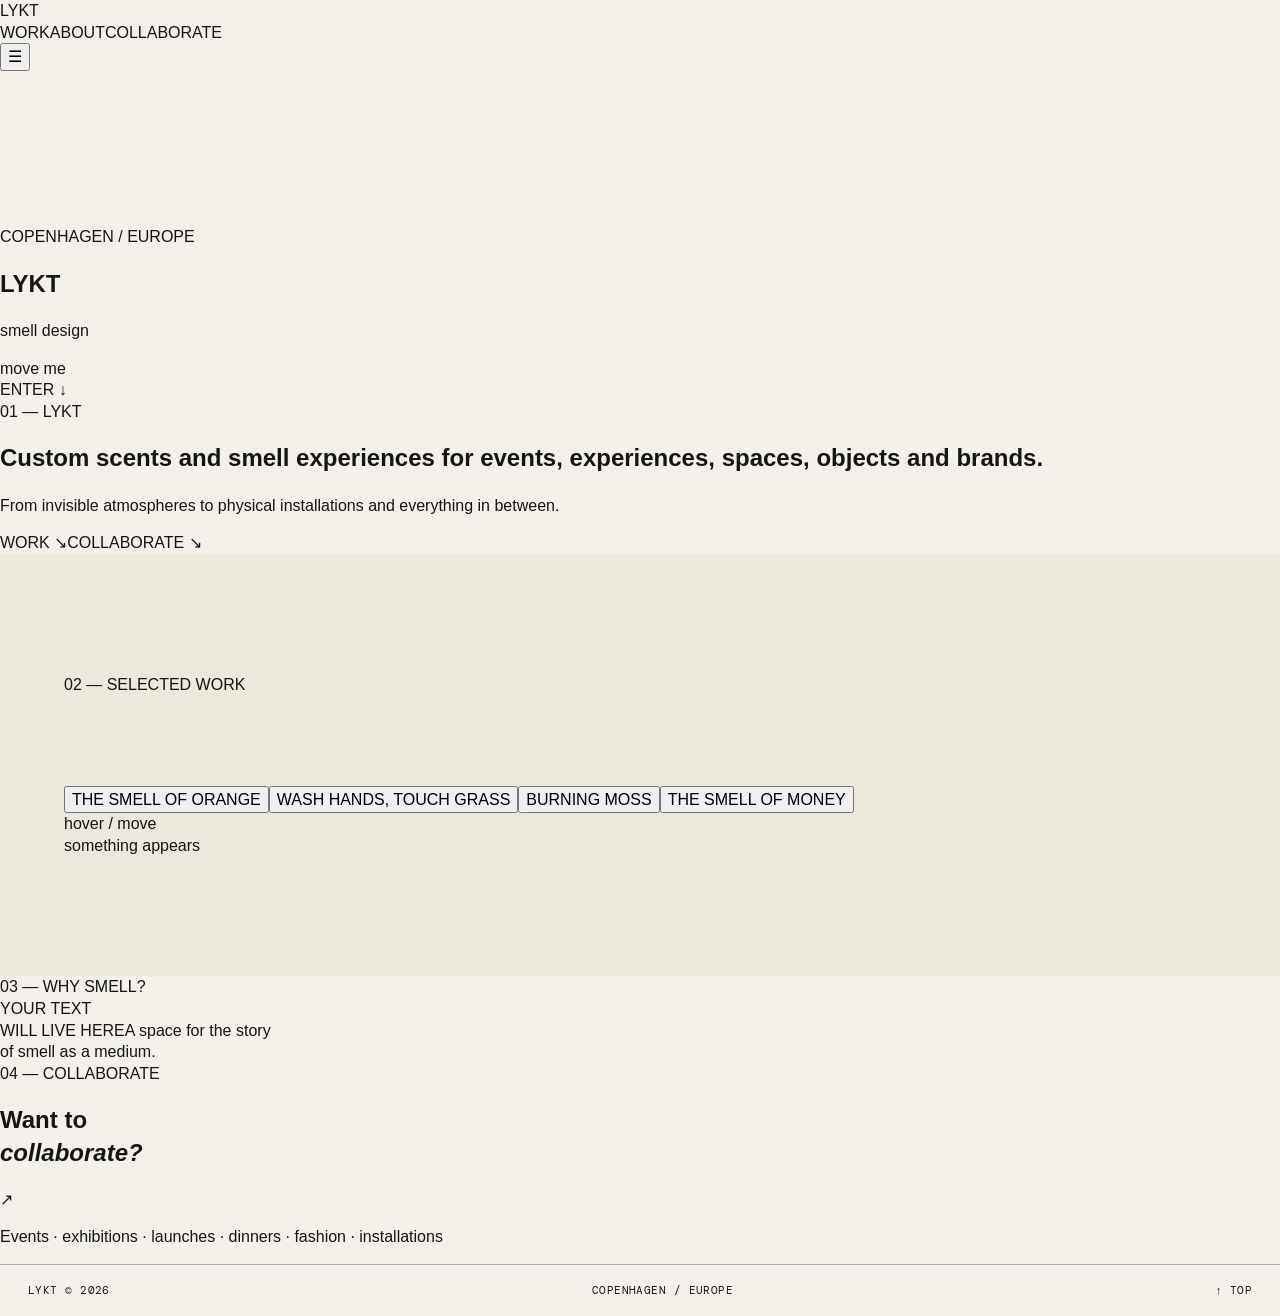
==== index.html @ 38476534 "Rebuild LYKT 2.0 structure and interactions" ====
<!doctype html>
<html lang="en"><head><meta charset="UTF-8"><meta name="viewport" content="width=device-width,initial-scale=1"><meta name="description" content="LYKT — custom scents and smell experiences for events, experiences, spaces, objects and brands."><title>LYKT — Smell design</title><link rel="preconnect" href="https://fonts.googleapis.com"><link rel="preconnect" href="https://fonts.gstatic.com" crossorigin><link href="https://fonts.googleapis.com/css2?family=DM+Mono:wght@400;500&display=swap" rel="stylesheet"><link rel="stylesheet" href="styles.css"></head>
<body>
<header class="header"><a class="logo" href="#top">LYKT</a><nav><a href="#work">WORK</a><a href="#about">ABOUT</a><a href="collaborate.html">COLLABORATE</a></nav><button class="menu" aria-label="menu">☰</button></header>
<main id="top">
<section class="entry" id="entry"><video class="entry-video" autoplay muted loop playsinline preload="auto"><source src="Untitled%20design%20%281%29.mp4" type="video/mp4"></video><div class="entry-shade"></div><div class="entry-copy"><span class="tiny">COPENHAGEN / EUROPE</span><h1>LYKT</h1><p>smell design</p></div><div class="entry-cursor-text">move me</div><a class="enter-link" href="#intro">ENTER ↓</a></section>
<section class="intro" id="intro"><div class="tiny">01 — LYKT</div><div class="intro-inner"><h2>Custom scents and smell experiences for events, experiences, spaces, objects and brands.</h2><p>From invisible atmospheres to physical installations and everything in between.</p></div><div class="intro-nav"><a href="#work">WORK <span>↘</span></a><a href="collaborate.html">COLLABORATE <span>↘</span></a></div></section>
<section class="work" id="work"><div class="tiny">02 — SELECTED WORK</div><div class="work-layout"><div class="project-list"><button class="project active" data-project="orange">THE SMELL OF ORANGE</button><button class="project" data-project="grass">WASH HANDS, TOUCH GRASS</button><button class="project" data-project="moss">BURNING MOSS</button><button class="project" data-project="money">THE SMELL OF MONEY</button></div><div class="work-note">hover / move<br>something appears</div></div><div class="hover-gallery" aria-hidden="true"></div></section>
<section class="why" id="about"><div class="tiny">03 — WHY SMELL?</div><div class="why-placeholder"><span>YOUR TEXT<br>WILL LIVE HERE</span><span class="small-note">A space for the story<br>of smell as a medium.</span></div></section>
<section class="collaborate"><div class="tiny">04 — COLLABORATE</div><div class="collab-inner"><h2>Want to<br><em>collaborate?</em></h2><a class="big-arrow" href="collaborate.html">↗</a></div><p class="collab-tease">Events · exhibitions · launches · dinners · fashion · installations</p></section>
</main><footer><span>LYKT © 2026</span><span>COPENHAGEN / EUROPE</span><a href="#top">↑ TOP</a></footer><script src="script.js"></script></body></html>
---- styles.css ----
*{box-sizing:border-box}html{scroll-behavior:smooth}body{margin:0;background:#f3f0e9;color:#151515;font-family:Manrope,Arial,sans-serif;font-size:16px;line-height:1.35}a{color:inherit;text-decoration:none}button{font:inherit}.site-header{position:fixed;z-index:20;top:0;left:0;width:100%;padding:22px 28px;display:flex;justify-content:space-between;align-items:center;mix-blend-mode:multiply}.wordmark{font-size:28px;font-weight:800;letter-spacing:-.08em}.wordmark span{display:inline-block;font-size:13px;margin-left:5px}.site-header nav{display:flex;gap:30px;font-family:'DM Mono',monospace;font-size:12px;text-transform:uppercase}.site-header nav a:hover{text-decoration:underline}.menu-button{display:none;background:none;border:0}.hero{min-height:100svh;padding:130px 5vw 40px;position:relative;overflow:hidden;display:flex;flex-direction:column;justify-content:center}.hero-image{color:#fff}.hero-photo{position:absolute;inset:0;background:url('IMG_9718.jpg') center/cover no-repeat;filter:saturate(.9)}.hero-overlay{position:absolute;inset:0;background:linear-gradient(90deg,rgba(0,0,0,.48),rgba(0,0,0,.08) 70%),linear-gradient(0deg,rgba(0,0,0,.35),transparent 55%)}.hero>*:not(.hero-photo):not(.hero-overlay){z-index:1}.hero-kicker,.section-label,.contact-top,footer{font-family:'DM Mono',monospace;font-size:11px;text-transform:uppercase;letter-spacing:.04em}.hero h1{font-size:clamp(64px,12.5vw,190px);line-height:.82;letter-spacing:-.085em;font-weight:700;margin:30px 0 35px;max-width:1200px}.hero h1 em,.event-section em,.contact em{font-family:Georgia,serif;font-weight:400;letter-spacing:-.08em}.hero-copy{font-size:clamp(19px,2.1vw,30px);max-width:530px;letter-spacing:-.03em}.hero-stamp{position:absolute;right:7vw;top:28%;width:145px;height:145px;border:1px solid currentColor;border-radius:50%;display:flex;flex-direction:column;align-items:center;justify-content:center;font-family:'DM Mono',monospace;font-size:10px;line-height:1.3;transform:rotate(13deg)}.scroll-cue{position:absolute;bottom:30px;left:5vw;font-family:'DM Mono',monospace;font-size:11px;text-transform:uppercase}.scroll-cue span{font-size:18px;margin-right:8px}.statement,.services,.realistic,.work,.event-section,.about{padding:120px 5vw}.statement{background:#151515;color:#f3f0e9;position:relative;overflow:hidden}.statement .section-label{color:#bdb8ad}.statement-grid{display:grid;grid-template-columns:1.4fr .6fr;gap:10vw;margin-top:100px}.big-statement{font-size:clamp(48px,8vw,120px);line-height:.88;letter-spacing:-.07em;margin:0}.big-statement span{font-family:Georgia,serif;font-style:italic}.body-copy{max-width:430px;font-size:18px;align-self:end}.body-copy strong{font-weight:700}.floating-note{position:absolute;border:1px solid #f3f0e9;border-radius:100px;padding:8px 14px;font-family:'DM Mono',monospace;font-size:10px;text-transform:uppercase}.note-a{right:12%;top:18%}.note-b{left:5%;bottom:12%}.note-c{right:22%;bottom:8%;transform:rotate(-8deg)}.service-list{margin-top:70px;border-top:1px solid #aaa}.service{display:grid;grid-template-columns:70px 1fr 30px;gap:25px;align-items:start;border-bottom:1px solid #aaa;padding:28px 0}.service>span,.service>b{font-family:'DM Mono',monospace;font-size:11px}.service h2{font-size:clamp(30px,4.2vw,65px);line-height:.95;letter-spacing:-.06em;margin:0 0 10px}.service p{max-width:600px;margin:0;font-size:15px}.service:hover{padding-left:20px;transition:.3s}.realistic{background:#d9e1d0}.realistic-copy{display:grid;grid-template-columns:1.3fr .7fr;gap:8vw;margin-top:90px}.giant{font-size:clamp(60px,10vw,145px);line-height:.8;letter-spacing:-.085em;margin:0}.giant span{font-family:Georgia,serif;font-style:italic}.realistic-side{max-width:470px;font-size:18px}.smell-cloud{display:flex;flex-wrap:wrap;gap:7px;margin-top:35px}.smell-cloud span{border:1px solid #151515;border-radius:50px;padding:9px 13px;font-family:'DM Mono',monospace;font-size:10px}.bottom-line{font-size:clamp(24px,3.4vw,48px);line-height:1;letter-spacing:-.05em;margin:100px 0 0}.bottom-line strong{font-weight:700}.work{background:#ede8dc}.work-intro{display:flex;justify-content:space-between;align-items:end;margin:65px 0 35px}.work-intro p{font-size:clamp(24px,3.5vw,52px);line-height:.95;letter-spacing:-.06em;max-width:600px;margin:0}.work-intro span{font-family:'DM Mono',monospace;font-size:10px;text-transform:uppercase}.work-grid{display:grid;grid-template-columns:repeat(12,1fr);gap:24px}.project{margin:0}.project:nth-child(1){grid-column:span 7}.project:nth-child(2){grid-column:span 5;margin-top:90px}.project:nth-child(3){grid-column:span 5;margin-top:20px}.project:nth-child(4){grid-column:span 7;margin-top:-80px}.project:nth-child(5){grid-column:4 / span 6;margin-top:30px}.project-art{height:430px;position:relative;overflow:hidden;background:#ddd}.project:nth-child(2) .project-art,.project:nth-child(4) .project-art{height:520px}.project:nth-child(5) .project-art{height:460px}.project-art img{width:100%;height:100%;display:block;object-fit:cover;transition:transform .8s cubic-bezier(.2,.7,.2,1);filter:saturate(.95)}.project:hover .project-art img{transform:scale(1.045)}.project-art span{position:absolute;z-index:2;top:15px;left:15px;font-family:'DM Mono',monospace;font-size:10px;color:#fff;text-shadow:0 1px 5px #000}.project-meta{display:flex;justify-content:space-between;gap:20px;padding-top:12px}.project-meta h3{font-size:18px;letter-spacing:-.04em;margin:0}.project-meta p{font-family:'DM Mono',monospace;font-size:9px;text-transform:uppercase;margin:4px 0}.event-section{background:#e95d38;color:#111}.event-grid{display:grid;grid-template-columns:1fr 1fr;gap:12vw;margin-top:90px}.event-grid h2{font-size:clamp(60px,9vw,135px);line-height:.78;letter-spacing:-.08em;margin:0}.event-grid>div{max-width:500px;font-size:18px}.event-grid ul{padding:0;margin:50px 0 0;list-style:none;font-family:'DM Mono',monospace;font-size:11px;text-transform:uppercase}.event-grid li{border-top:1px solid #111;padding:12px 0}.event-grid li:last-child{border-bottom:1px solid #111}.about{background:#151515;color:#f3f0e9}.facts{display:grid;grid-template-columns:repeat(4,1fr);gap:30px;margin-top:80px}.facts>div{border-top:1px solid #777;padding-top:15px}.facts span{font-family:'DM Mono',monospace;font-size:10px;display:block;margin-bottom:45px;color:#aaa}.facts strong{font-size:22px;letter-spacing:-.04em;display:block}.facts p{font-size:13px;color:#bbb;max-width:260px}.contact{min-height:90vh;padding:30px 5vw 70px;background:#f3f0e9;display:flex;flex-direction:column}.contact-top{display:flex;justify-content:space-between}.contact h2{font-size:clamp(75px,14vw,200px);line-height:.77;letter-spacing:-.09em;margin:auto 0 40px}.contact>p{font-size:18px;max-width:420px}.contact-link{font-size:clamp(28px,5vw,70px);letter-spacing:-.06em;border-bottom:2px solid #151515;padding-bottom:8px;margin-top:60px;display:flex;justify-content:space-between}.contact-link span{font-family:'DM Mono',monospace;font-size:.4em;align-self:center}footer{padding:18px 28px;border-top:1px solid #aaa;display:flex;justify-content:space-between}footer a:hover{text-decoration:underline}.cursor-orb{position:fixed;z-index:30;width:18px;height:18px;border:1px solid #151515;border-radius:50%;pointer-events:none;transform:translate(-50%,-50%);mix-blend-mode:difference;display:none}@media(min-width:900px){body{cursor:none}.cursor-orb{display:block}}@media(max-width:800px){.site-header{padding:18px 18px}.site-header nav{display:none}.menu-button{display:block}.hero{padding:110px 18px 35px}.hero h1{font-size:19vw}.hero-copy{font-size:19px;max-width:350px}.hero-stamp{right:8%;top:18%;width:100px;height:100px;font-size:8px}.statement,.services,.realistic,.work,.event-section,.about{padding:75px 18px}.statement-grid,.realistic-copy,.event-grid{grid-template-columns:1fr;gap:55px;margin-top:55px}.big-statement,.giant{font-size:17vw}.body-copy{font-size:16px}.floating-note{display:none}.service{grid-template-columns:38px 1fr 20px;gap:10px}.service h2{font-size:32px}.service p{font-size:14px}.bottom-line{margin-top:65px}.work-intro{display:block;margin-top:45px}.work-intro span{display:block;margin-top:25px}.work-grid{display:block}.project,.project:nth-child(n){margin:0 0 45px}.project-art,.project:nth-child(2) .project-art,.project:nth-child(4) .project-art,.project:nth-child(5) .project-art{height:330px}.facts{grid-template-columns:1fr 1fr;gap:40px 18px;margin-top:55px}.facts span{margin-bottom:25px}.facts strong{font-size:18px}.contact{min-height:80vh;padding:25px 18px 50px}.contact h2{font-size:20vw;margin-top:auto}.contact-link{font-size:8vw;margin-top:45px}footer{padding:15px 18px;font-size:9px}footer span:nth-child(2){display:none}}
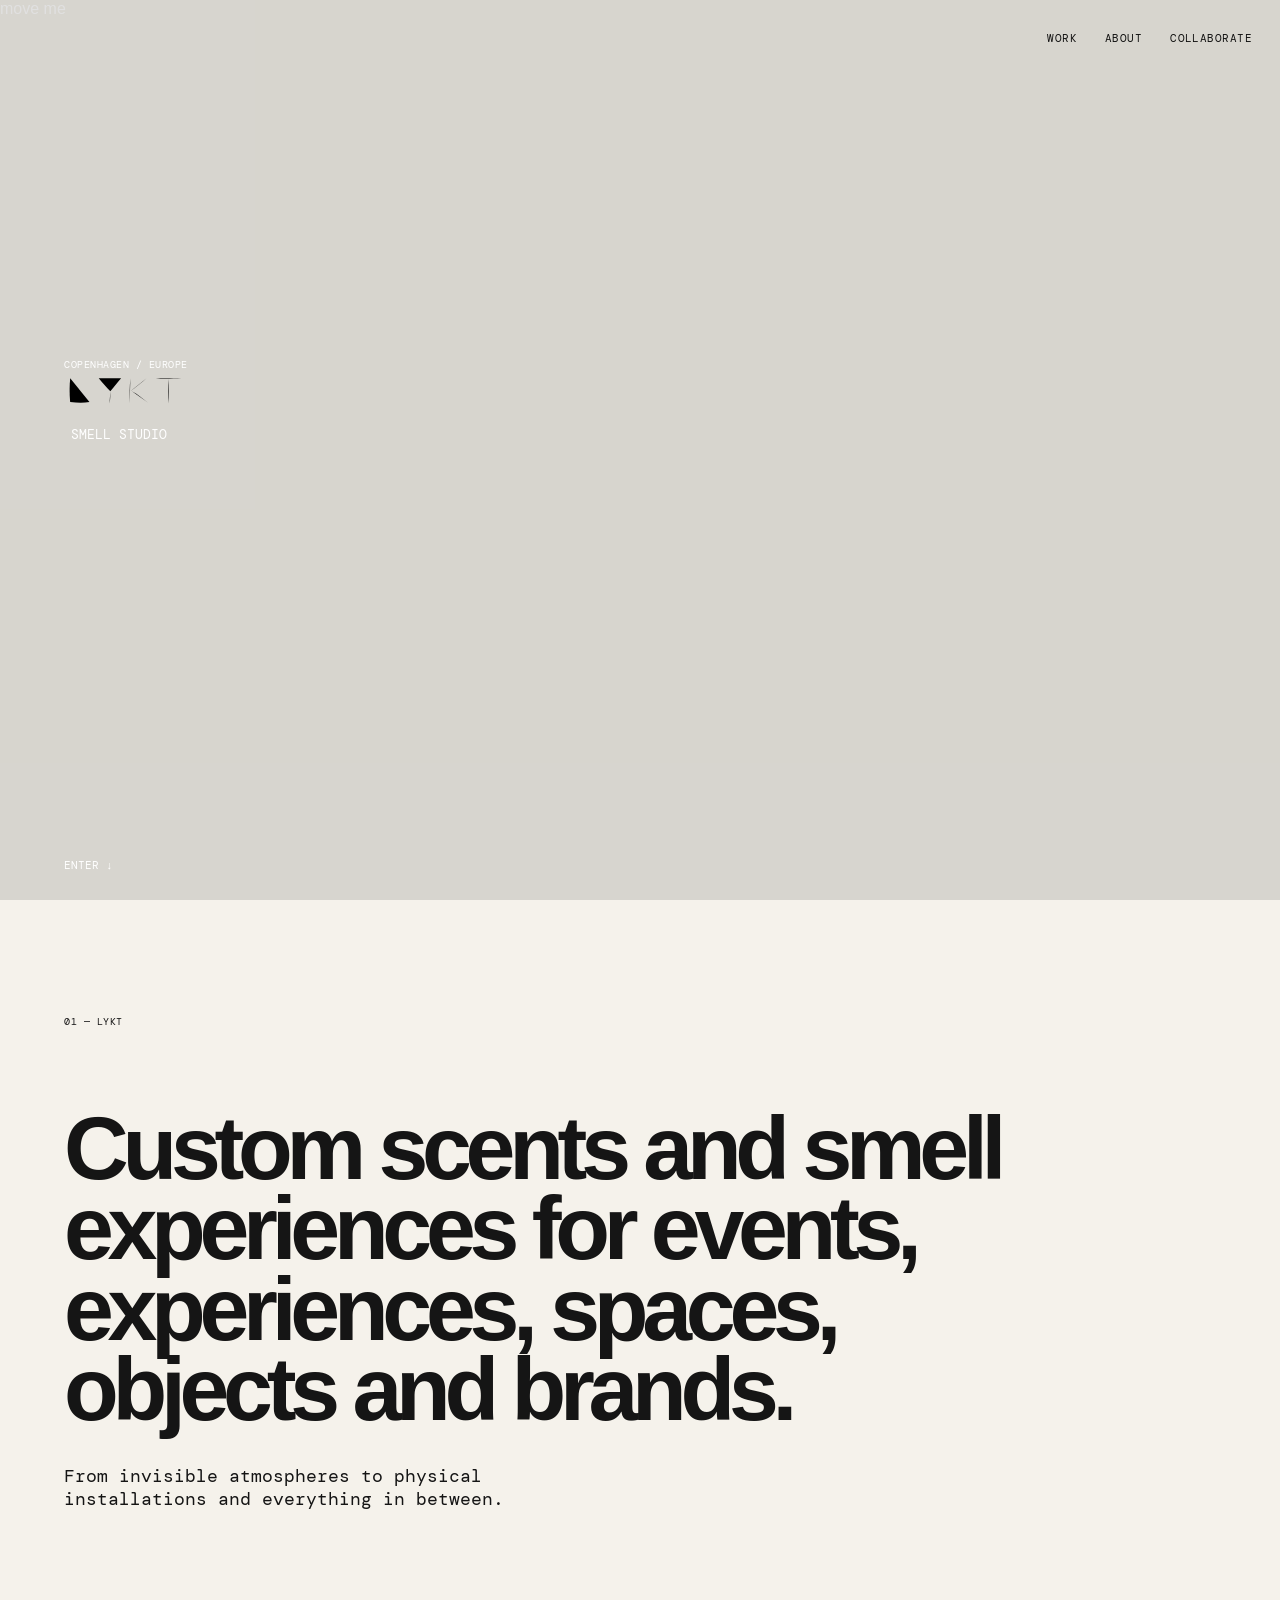
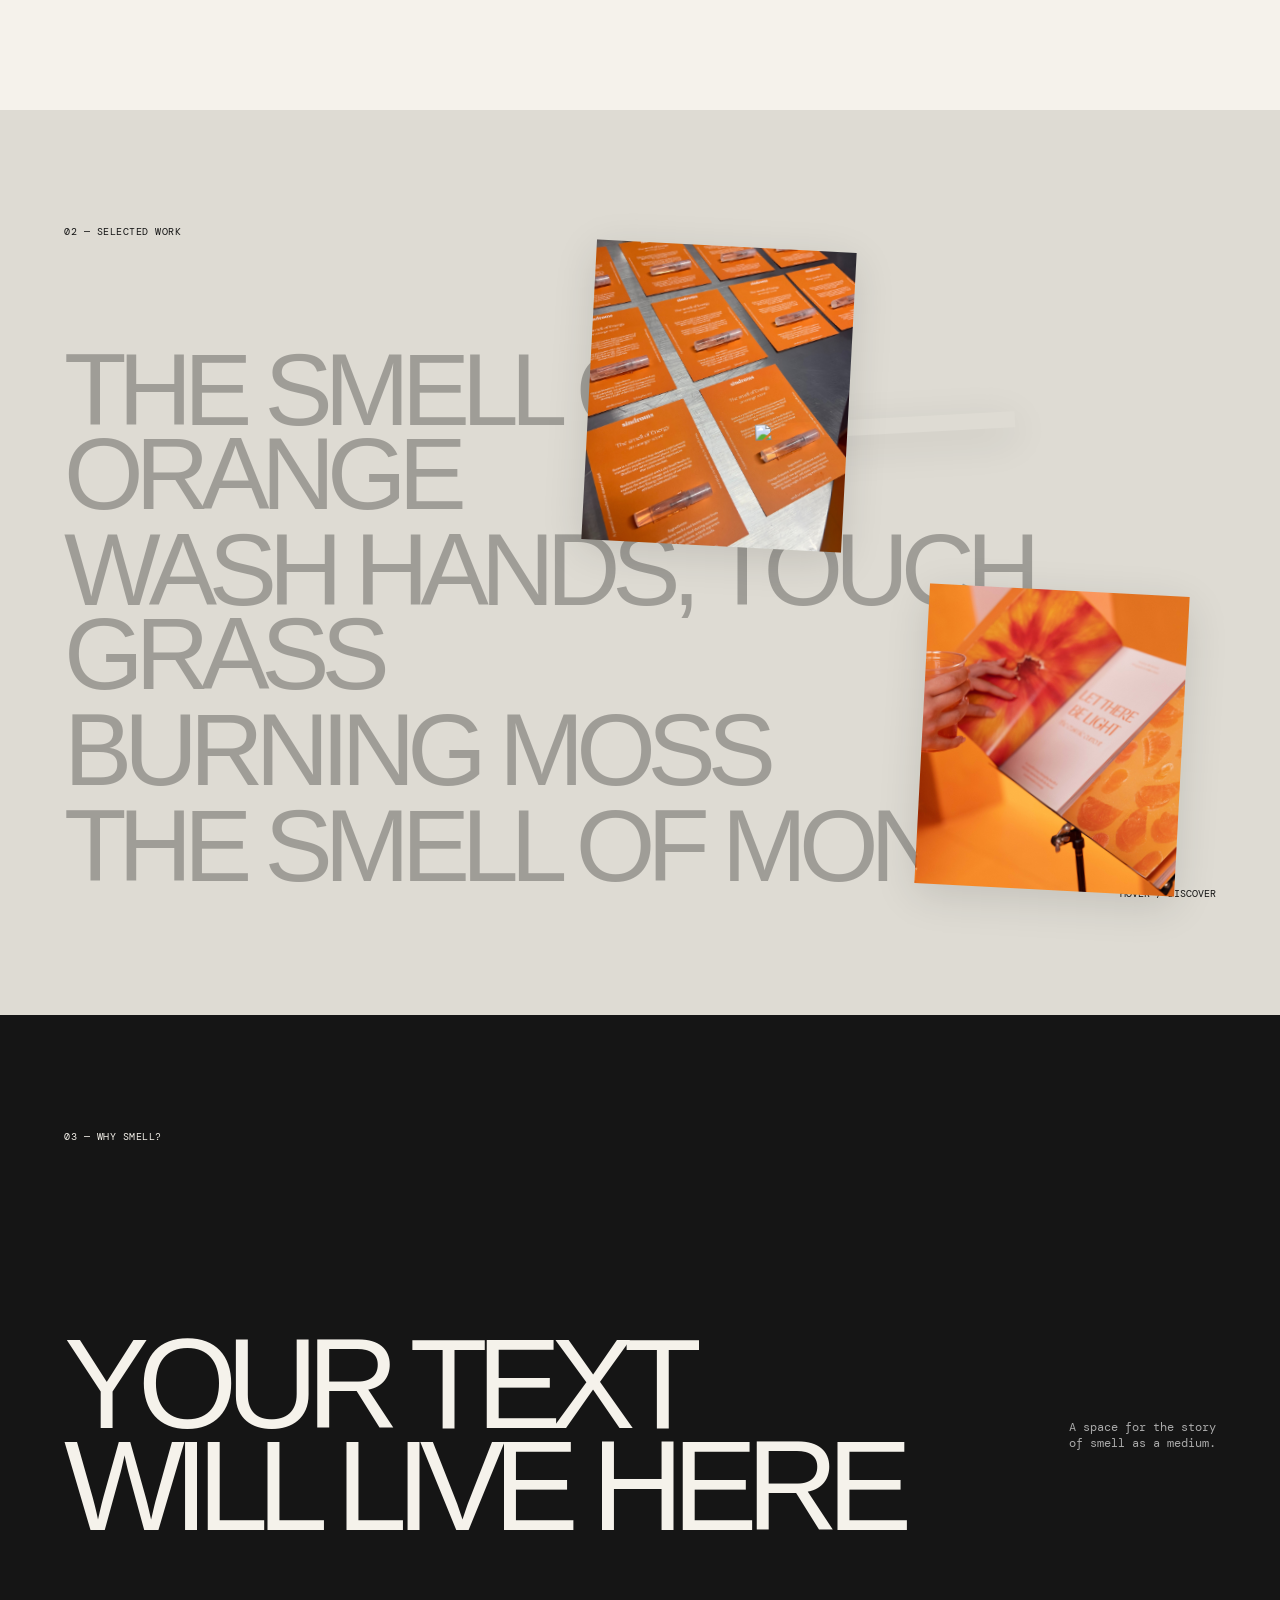
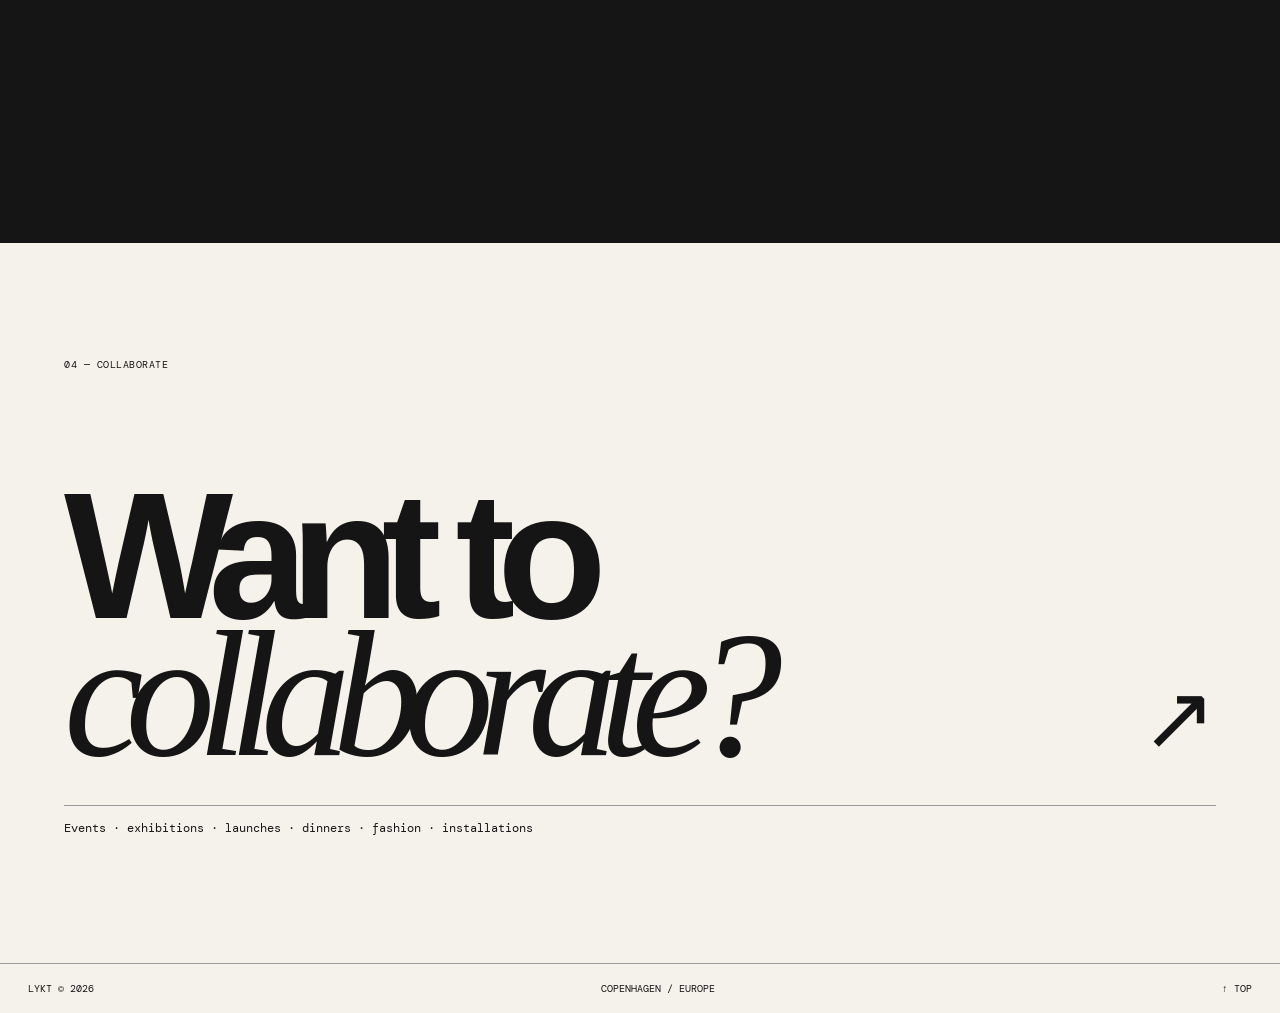
==== commit 7d1e5a73: "Refine LYKT 2.0 work interaction and logo" ====
--- a/index.html
+++ b/index.html
@@ -1,11 +1,11 @@
 <!doctype html>
 <html lang="en"><head><meta charset="UTF-8"><meta name="viewport" content="width=device-width,initial-scale=1"><meta name="description" content="LYKT — custom scents and smell experiences for events, experiences, spaces, objects and brands."><title>LYKT — Smell design</title><link rel="preconnect" href="https://fonts.googleapis.com"><link rel="preconnect" href="https://fonts.gstatic.com" crossorigin><link href="https://fonts.googleapis.com/css2?family=DM+Mono:wght@400;500&display=swap" rel="stylesheet"><link rel="stylesheet" href="styles.css"></head>
 <body>
-<header class="header"><a class="logo" href="#top">LYKT</a><nav><a href="#work">WORK</a><a href="#about">ABOUT</a><a href="collaborate.html">COLLABORATE</a></nav><button class="menu" aria-label="menu">☰</button></header>
+<header class="header"><a class="logo" href="#top" aria-label="LYKT home"><svg class="logo-mark" viewBox="0 0 160 48" role="img" aria-label="LYKT"><path d="M8 8 C7 18,7 29,8 39 C18 40,26 40,33 39"/><path d="M45 8 C50 14,55 20,60 25 C65 19,69 14,74 8 M60 25 C60 31,60 36,59 41"/><path d="M86 8 C85 18,85 29,85 41 M86 25 C93 20,100 14,107 8 M88 25 C96 29,102 35,109 40"/><path d="M119 9 C131 8,143 9,152 9 M136 9 C135 19,135 31,136 41"/></svg></a><nav><a href="#work">WORK</a><a href="#about">ABOUT</a><a href="collaborate.html">COLLABORATE</a></nav><button class="menu" aria-label="menu">☰</button></header>
 <main id="top">
-<section class="entry" id="entry"><video class="entry-video" autoplay muted loop playsinline preload="auto"><source src="Untitled%20design%20%281%29.mp4" type="video/mp4"></video><div class="entry-shade"></div><div class="entry-copy"><span class="tiny">COPENHAGEN / EUROPE</span><h1>LYKT</h1><p>smell design</p></div><div class="entry-cursor-text">move me</div><a class="enter-link" href="#intro">ENTER ↓</a></section>
-<section class="intro" id="intro"><div class="tiny">01 — LYKT</div><div class="intro-inner"><h2>Custom scents and smell experiences for events, experiences, spaces, objects and brands.</h2><p>From invisible atmospheres to physical installations and everything in between.</p></div><div class="intro-nav"><a href="#work">WORK <span>↘</span></a><a href="collaborate.html">COLLABORATE <span>↘</span></a></div></section>
-<section class="work" id="work"><div class="tiny">02 — SELECTED WORK</div><div class="work-layout"><div class="project-list"><button class="project active" data-project="orange">THE SMELL OF ORANGE</button><button class="project" data-project="grass">WASH HANDS, TOUCH GRASS</button><button class="project" data-project="moss">BURNING MOSS</button><button class="project" data-project="money">THE SMELL OF MONEY</button></div><div class="work-note">hover / move<br>something appears</div></div><div class="hover-gallery" aria-hidden="true"></div></section>
+<section class="entry" id="entry"><video class="entry-video" autoplay muted loop playsinline preload="auto"><source src="Untitled%20design%20%281%29.mp4" type="video/mp4"></video><div class="entry-shade"></div><div class="entry-copy"><span class="tiny">COPENHAGEN / EUROPE</span><svg class="entry-logo" viewBox="0 0 160 48" aria-label="LYKT"><path d="M8 8 C7 18,7 29,8 39 C18 40,26 40,33 39"/><path d="M45 8 C50 14,55 20,60 25 C65 19,69 14,74 8 M60 25 C60 31,60 36,59 41"/><path d="M86 8 C85 18,85 29,85 41 M86 25 C93 20,100 14,107 8 M88 25 C96 29,102 35,109 40"/><path d="M119 9 C131 8,143 9,152 9 M136 9 C135 19,135 31,136 41"/></svg><p>smell studio</p></div><div class="entry-cursor-text">move me</div><a class="enter-link" href="#intro">ENTER ↓</a></section>
+<section class="intro" id="intro"><div class="tiny">01 — LYKT</div><div class="intro-inner"><h2>Custom scents and smell experiences for events, experiences, spaces, objects and brands.</h2><p>From invisible atmospheres to physical installations and everything in between.</p></div></section>
+<section class="work" id="work"><div class="tiny">02 — SELECTED WORK</div><div class="work-layout"><div class="project-list"><button class="project" data-project="orange">THE SMELL OF ORANGE</button><button class="project" data-project="grass">WASH HANDS, TOUCH GRASS</button><button class="project" data-project="moss">BURNING MOSS</button><button class="project" data-project="money">THE SMELL OF MONEY</button></div><div class="work-note">hover / discover</div></div><div class="hover-gallery" aria-hidden="true"></div></section>
 <section class="why" id="about"><div class="tiny">03 — WHY SMELL?</div><div class="why-placeholder"><span>YOUR TEXT<br>WILL LIVE HERE</span><span class="small-note">A space for the story<br>of smell as a medium.</span></div></section>
 <section class="collaborate"><div class="tiny">04 — COLLABORATE</div><div class="collab-inner"><h2>Want to<br><em>collaborate?</em></h2><a class="big-arrow" href="collaborate.html">↗</a></div><p class="collab-tease">Events · exhibitions · launches · dinners · fashion · installations</p></section>
-</main><footer><span>LYKT © 2026</span><span>COPENHAGEN / EUROPE</span><a href="#top">↑ TOP</a></footer><script src="script.js"></script></body></html>+</main><footer><span>LYKT © 2026</span><span>COPENHAGEN / EUROPE</span><a href="#top">↑ TOP</a></footer><script src="script.js"></script></body></html>
--- a/styles.css
+++ b/styles.css
@@ -1 +1 @@
-*{box-sizing:border-box}html{scroll-behavior:smooth}body{margin:0;background:#f3f0e9;color:#151515;font-family:Manrope,Arial,sans-serif;font-size:16px;line-height:1.35}a{color:inherit;text-decoration:none}button{font:inherit}.site-header{position:fixed;z-index:20;top:0;left:0;width:100%;padding:22px 28px;display:flex;justify-content:space-between;align-items:center;mix-blend-mode:multiply}.wordmark{font-size:28px;font-weight:800;letter-spacing:-.08em}.wordmark span{display:inline-block;font-size:13px;margin-left:5px}.site-header nav{display:flex;gap:30px;font-family:'DM Mono',monospace;font-size:12px;text-transform:uppercase}.site-header nav a:hover{text-decoration:underline}.menu-button{display:none;background:none;border:0}.hero{min-height:100svh;padding:130px 5vw 40px;position:relative;overflow:hidden;display:flex;flex-direction:column;justify-content:center}.hero-image{color:#fff}.hero-photo{position:absolute;inset:0;background:url('IMG_9718.jpg') center/cover no-repeat;filter:saturate(.9)}.hero-overlay{position:absolute;inset:0;background:linear-gradient(90deg,rgba(0,0,0,.48),rgba(0,0,0,.08) 70%),linear-gradient(0deg,rgba(0,0,0,.35),transparent 55%)}.hero>*:not(.hero-photo):not(.hero-overlay){z-index:1}.hero-kicker,.section-label,.contact-top,footer{font-family:'DM Mono',monospace;font-size:11px;text-transform:uppercase;letter-spacing:.04em}.hero h1{font-size:clamp(64px,12.5vw,190px);line-height:.82;letter-spacing:-.085em;font-weight:700;margin:30px 0 35px;max-width:1200px}.hero h1 em,.event-section em,.contact em{font-family:Georgia,serif;font-weight:400;letter-spacing:-.08em}.hero-copy{font-size:clamp(19px,2.1vw,30px);max-width:530px;letter-spacing:-.03em}.hero-stamp{position:absolute;right:7vw;top:28%;width:145px;height:145px;border:1px solid currentColor;border-radius:50%;display:flex;flex-direction:column;align-items:center;justify-content:center;font-family:'DM Mono',monospace;font-size:10px;line-height:1.3;transform:rotate(13deg)}.scroll-cue{position:absolute;bottom:30px;left:5vw;font-family:'DM Mono',monospace;font-size:11px;text-transform:uppercase}.scroll-cue span{font-size:18px;margin-right:8px}.statement,.services,.realistic,.work,.event-section,.about{padding:120px 5vw}.statement{background:#151515;color:#f3f0e9;position:relative;overflow:hidden}.statement .section-label{color:#bdb8ad}.statement-grid{display:grid;grid-template-columns:1.4fr .6fr;gap:10vw;margin-top:100px}.big-statement{font-size:clamp(48px,8vw,120px);line-height:.88;letter-spacing:-.07em;margin:0}.big-statement span{font-family:Georgia,serif;font-style:italic}.body-copy{max-width:430px;font-size:18px;align-self:end}.body-copy strong{font-weight:700}.floating-note{position:absolute;border:1px solid #f3f0e9;border-radius:100px;padding:8px 14px;font-family:'DM Mono',monospace;font-size:10px;text-transform:uppercase}.note-a{right:12%;top:18%}.note-b{left:5%;bottom:12%}.note-c{right:22%;bottom:8%;transform:rotate(-8deg)}.service-list{margin-top:70px;border-top:1px solid #aaa}.service{display:grid;grid-template-columns:70px 1fr 30px;gap:25px;align-items:start;border-bottom:1px solid #aaa;padding:28px 0}.service>span,.service>b{font-family:'DM Mono',monospace;font-size:11px}.service h2{font-size:clamp(30px,4.2vw,65px);line-height:.95;letter-spacing:-.06em;margin:0 0 10px}.service p{max-width:600px;margin:0;font-size:15px}.service:hover{padding-left:20px;transition:.3s}.realistic{background:#d9e1d0}.realistic-copy{display:grid;grid-template-columns:1.3fr .7fr;gap:8vw;margin-top:90px}.giant{font-size:clamp(60px,10vw,145px);line-height:.8;letter-spacing:-.085em;margin:0}.giant span{font-family:Georgia,serif;font-style:italic}.realistic-side{max-width:470px;font-size:18px}.smell-cloud{display:flex;flex-wrap:wrap;gap:7px;margin-top:35px}.smell-cloud span{border:1px solid #151515;border-radius:50px;padding:9px 13px;font-family:'DM Mono',monospace;font-size:10px}.bottom-line{font-size:clamp(24px,3.4vw,48px);line-height:1;letter-spacing:-.05em;margin:100px 0 0}.bottom-line strong{font-weight:700}.work{background:#ede8dc}.work-intro{display:flex;justify-content:space-between;align-items:end;margin:65px 0 35px}.work-intro p{font-size:clamp(24px,3.5vw,52px);line-height:.95;letter-spacing:-.06em;max-width:600px;margin:0}.work-intro span{font-family:'DM Mono',monospace;font-size:10px;text-transform:uppercase}.work-grid{display:grid;grid-template-columns:repeat(12,1fr);gap:24px}.project{margin:0}.project:nth-child(1){grid-column:span 7}.project:nth-child(2){grid-column:span 5;margin-top:90px}.project:nth-child(3){grid-column:span 5;margin-top:20px}.project:nth-child(4){grid-column:span 7;margin-top:-80px}.project:nth-child(5){grid-column:4 / span 6;margin-top:30px}.project-art{height:430px;position:relative;overflow:hidden;background:#ddd}.project:nth-child(2) .project-art,.project:nth-child(4) .project-art{height:520px}.project:nth-child(5) .project-art{height:460px}.project-art img{width:100%;height:100%;display:block;object-fit:cover;transition:transform .8s cubic-bezier(.2,.7,.2,1);filter:saturate(.95)}.project:hover .project-art img{transform:scale(1.045)}.project-art span{position:absolute;z-index:2;top:15px;left:15px;font-family:'DM Mono',monospace;font-size:10px;color:#fff;text-shadow:0 1px 5px #000}.project-meta{display:flex;justify-content:space-between;gap:20px;padding-top:12px}.project-meta h3{font-size:18px;letter-spacing:-.04em;margin:0}.project-meta p{font-family:'DM Mono',monospace;font-size:9px;text-transform:uppercase;margin:4px 0}.event-section{background:#e95d38;color:#111}.event-grid{display:grid;grid-template-columns:1fr 1fr;gap:12vw;margin-top:90px}.event-grid h2{font-size:clamp(60px,9vw,135px);line-height:.78;letter-spacing:-.08em;margin:0}.event-grid>div{max-width:500px;font-size:18px}.event-grid ul{padding:0;margin:50px 0 0;list-style:none;font-family:'DM Mono',monospace;font-size:11px;text-transform:uppercase}.event-grid li{border-top:1px solid #111;padding:12px 0}.event-grid li:last-child{border-bottom:1px solid #111}.about{background:#151515;color:#f3f0e9}.facts{display:grid;grid-template-columns:repeat(4,1fr);gap:30px;margin-top:80px}.facts>div{border-top:1px solid #777;padding-top:15px}.facts span{font-family:'DM Mono',monospace;font-size:10px;display:block;margin-bottom:45px;color:#aaa}.facts strong{font-size:22px;letter-spacing:-.04em;display:block}.facts p{font-size:13px;color:#bbb;max-width:260px}.contact{min-height:90vh;padding:30px 5vw 70px;background:#f3f0e9;display:flex;flex-direction:column}.contact-top{display:flex;justify-content:space-between}.contact h2{font-size:clamp(75px,14vw,200px);line-height:.77;letter-spacing:-.09em;margin:auto 0 40px}.contact>p{font-size:18px;max-width:420px}.contact-link{font-size:clamp(28px,5vw,70px);letter-spacing:-.06em;border-bottom:2px solid #151515;padding-bottom:8px;margin-top:60px;display:flex;justify-content:space-between}.contact-link span{font-family:'DM Mono',monospace;font-size:.4em;align-self:center}footer{padding:18px 28px;border-top:1px solid #aaa;display:flex;justify-content:space-between}footer a:hover{text-decoration:underline}.cursor-orb{position:fixed;z-index:30;width:18px;height:18px;border:1px solid #151515;border-radius:50%;pointer-events:none;transform:translate(-50%,-50%);mix-blend-mode:difference;display:none}@media(min-width:900px){body{cursor:none}.cursor-orb{display:block}}@media(max-width:800px){.site-header{padding:18px 18px}.site-header nav{display:none}.menu-button{display:block}.hero{padding:110px 18px 35px}.hero h1{font-size:19vw}.hero-copy{font-size:19px;max-width:350px}.hero-stamp{right:8%;top:18%;width:100px;height:100px;font-size:8px}.statement,.services,.realistic,.work,.event-section,.about{padding:75px 18px}.statement-grid,.realistic-copy,.event-grid{grid-template-columns:1fr;gap:55px;margin-top:55px}.big-statement,.giant{font-size:17vw}.body-copy{font-size:16px}.floating-note{display:none}.service{grid-template-columns:38px 1fr 20px;gap:10px}.service h2{font-size:32px}.service p{font-size:14px}.bottom-line{margin-top:65px}.work-intro{display:block;margin-top:45px}.work-intro span{display:block;margin-top:25px}.work-grid{display:block}.project,.project:nth-child(n){margin:0 0 45px}.project-art,.project:nth-child(2) .project-art,.project:nth-child(4) .project-art,.project:nth-child(5) .project-art{height:330px}.facts{grid-template-columns:1fr 1fr;gap:40px 18px;margin-top:55px}.facts span{margin-bottom:25px}.facts strong{font-size:18px}.contact{min-height:80vh;padding:25px 18px 50px}.contact h2{font-size:20vw;margin-top:auto}.contact-link{font-size:8vw;margin-top:45px}footer{padding:15px 18px;font-size:9px}footer span:nth-child(2){display:none}}
+*{box-sizing:border-box}html{scroll-behavior:smooth}body{margin:0;background:#f5f2eb;color:#151515;font-family:Arial,sans-serif}a{color:inherit;text-decoration:none}button{font:inherit}.header{position:fixed;z-index:20;top:0;left:0;width:100%;padding:22px 28px;display:flex;justify-content:space-between;align-items:center;mix-blend-mode:multiply}.logo{font-size:28px;font-weight:800;letter-spacing:-.08em}.header nav{display:flex;gap:28px;font:11px 'DM Mono',monospace;letter-spacing:.04em}.header nav a:hover{text-decoration:underline}.menu{display:none;border:0;background:none}.entry{height:100svh;position:relative;overflow:hidden;color:#fff}.entry-video{position:absolute;width:100%;height:100%;object-fit:cover}.entry-shade{position:absolute;inset:0;background:rgba(0,0,0,.12)}.entry-copy{position:absolute;left:5vw;top:45%;transform:translateY(-50%)}.entry-copy h1{font-size:clamp(100px,20vw,290px);line-height:.7;letter-spacing:-.1em;margin:20px 0}.entry-copy p{font:13px 'DM Mono',monospace;text-transform:uppercase;margin-left:7px}.entry-copy .tiny{color:#fff}.tiny{font:10px 'DM Mono',monospace;letter-spacing:.05em}.enter-link{position:absolute;bottom:28px;left:5vw;font:11px 'DM Mono',monospace}.intro,.work,.why,.collaborate{padding:115px 5vw}.intro{min-height:90vh;display:flex;flex-direction:column}.intro-inner{max-width:1000px;margin:auto 0 50px}.intro h2{font-size:clamp(42px,7vw,105px);line-height:.9;letter-spacing:-.07em;font-weight:600;margin:0}.intro-inner p{font:18px/1.25 'DM Mono',monospace;max-width:540px;margin:35px 0}.intro-nav{display:flex;border-top:1px solid #999}.intro-nav a{flex:1;padding:18px 0;font:12px 'DM Mono',monospace}.intro-nav a+a{border-left:1px solid #999;padding-left:25px}.intro-nav span{float:right}.work{position:relative;background:#dedbd3;min-height:100vh}.work-layout{display:flex;justify-content:space-between;align-items:flex-end;margin-top:110px}.project-list{display:flex;flex-direction:column;align-items:flex-start;max-width:1000px}.project{background:none;border:0;padding:0;margin:0 0 12px;font-size:clamp(45px,8vw,120px);line-height:.82;letter-spacing:-.08em;text-align:left;cursor:pointer;transition:opacity .25s,transform .3s}.project:not(.active){opacity:.28}.project:hover,.project.active{opacity:1;transform:translateX(12px)}.work-note{font:10px 'DM Mono',monospace;text-transform:uppercase;text-align:right}.hover-gallery{position:absolute;inset:0;pointer-events:none;overflow:hidden}.floating-media{position:absolute;width:min(260px,28vw);height:auto;max-height:300px;object-fit:cover;box-shadow:0 10px 40px rgba(0,0,0,.12);animation:pop .35s ease both}.floating-media.v{height:280px}@keyframes pop{from{opacity:0;transform:scale(.92) rotate(-3deg)}to{opacity:1;transform:scale(1) rotate(var(--r,0deg))}}.why{min-height:85vh;background:#151515;color:#f5f2eb}.why-placeholder{min-height:65vh;display:flex;align-items:center;justify-content:space-between}.why-placeholder>span:first-child{font-size:clamp(55px,10vw,145px);line-height:.8;letter-spacing:-.09em}.why-placeholder .small-note{font:12px 'DM Mono',monospace;max-width:180px;color:#aaa}.collaborate{min-height:80vh;display:flex;flex-direction:column}.collab-inner{margin:auto 0 30px;display:flex;justify-content:space-between;align-items:flex-end}.collab-inner h2{font-size:clamp(80px,14vw,205px);line-height:.76;letter-spacing:-.1em;margin:0}.collab-inner em{font-family:Georgia,serif;font-weight:400}.big-arrow{font-size:90px;line-height:1}.collab-tease{font:12px 'DM Mono',monospace;border-top:1px solid #999;padding-top:14px}footer{padding:18px 28px;border-top:1px solid #999;display:flex;justify-content:space-between;font:10px 'DM Mono',monospace}@media(max-width:800px){.header{padding:17px 18px}.header nav{display:none}.menu{display:block}.intro,.work,.why,.collaborate{padding:75px 18px}.entry-copy{left:18px}.entry-copy h1{font-size:30vw}.intro{min-height:80vh}.intro h2{font-size:13vw}.intro-inner p{font-size:14px}.work-layout{margin-top:60px}.project{font-size:12vw;margin-bottom:15px}.work-note{display:none}.floating-media{width:42vw}.why-placeholder{min-height:55vh;display:block;padding-top:25vh}.why-placeholder .small-note{display:block;margin-top:40px}.collab-inner{margin-top:35vh}.collab-inner h2{font-size:20vw}.big-arrow{font-size:50px}footer{padding:15px 18px}footer span:nth-child(2){display:none}}
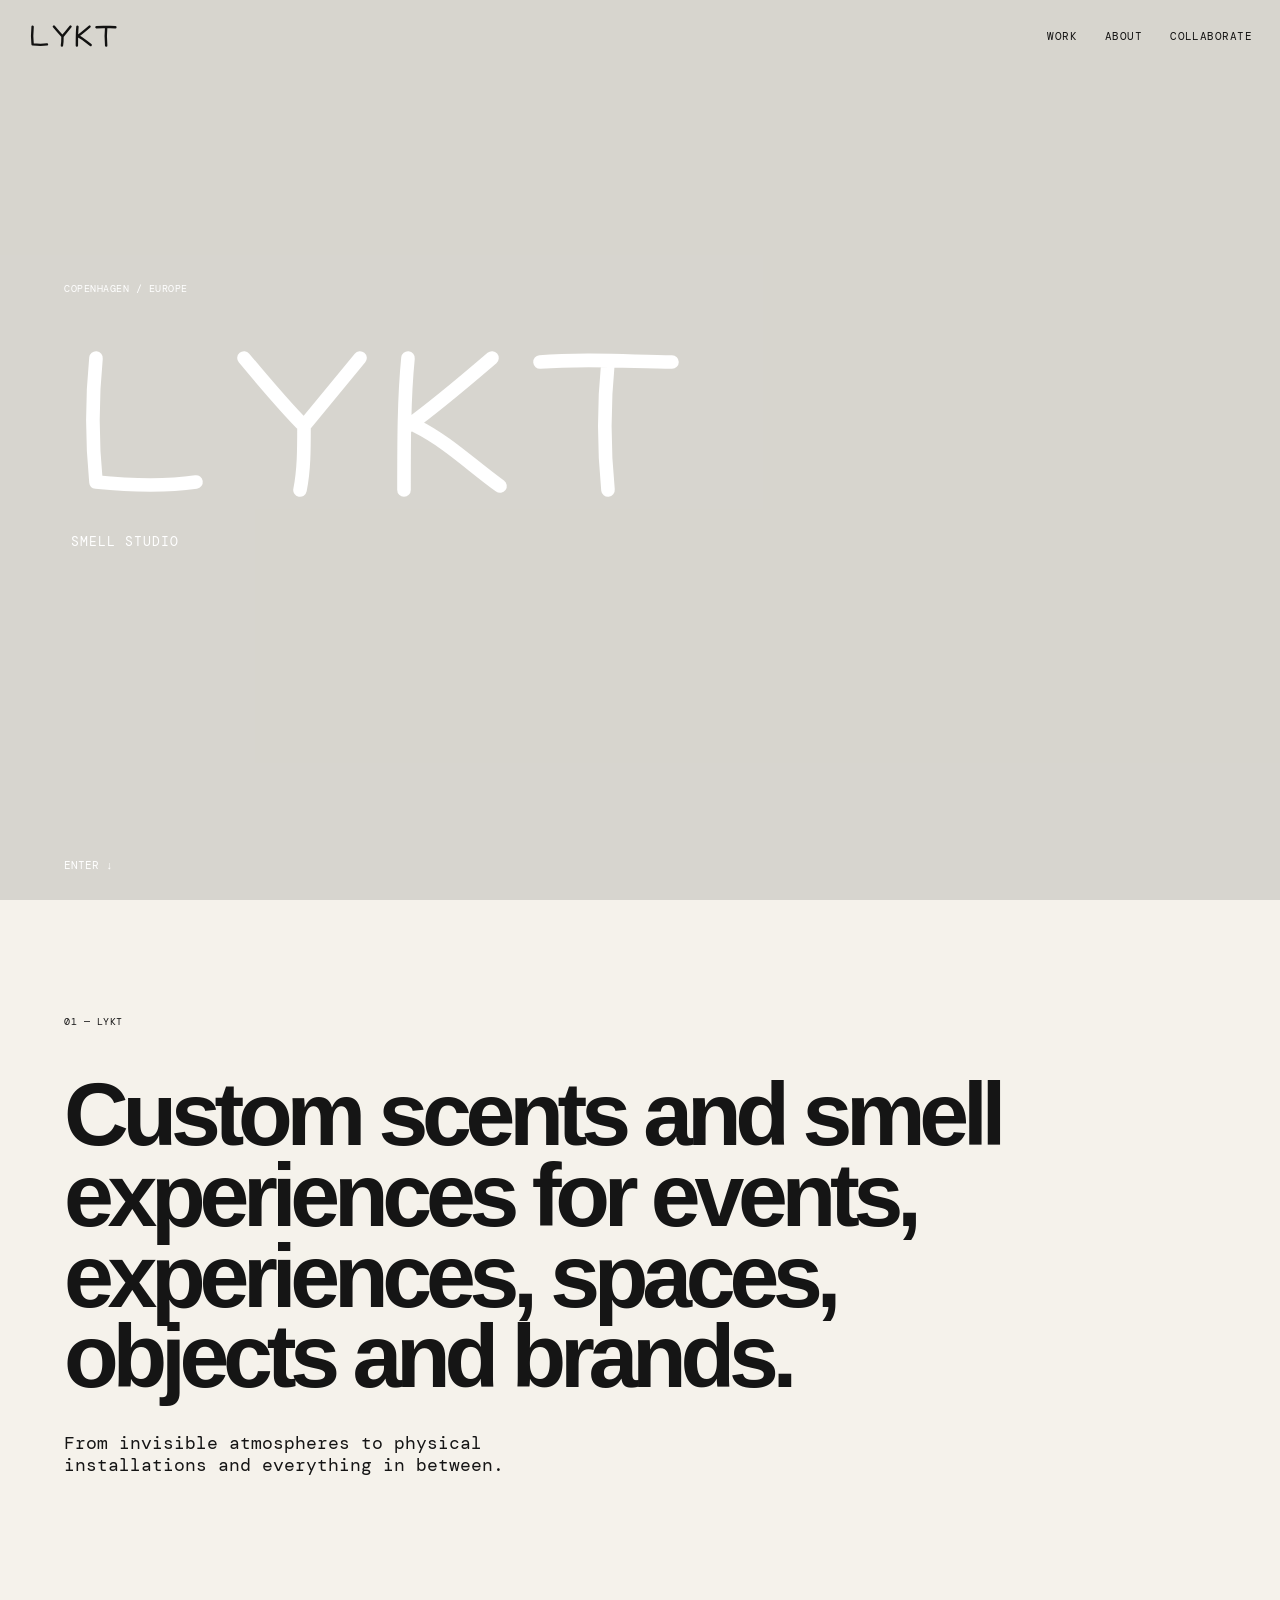
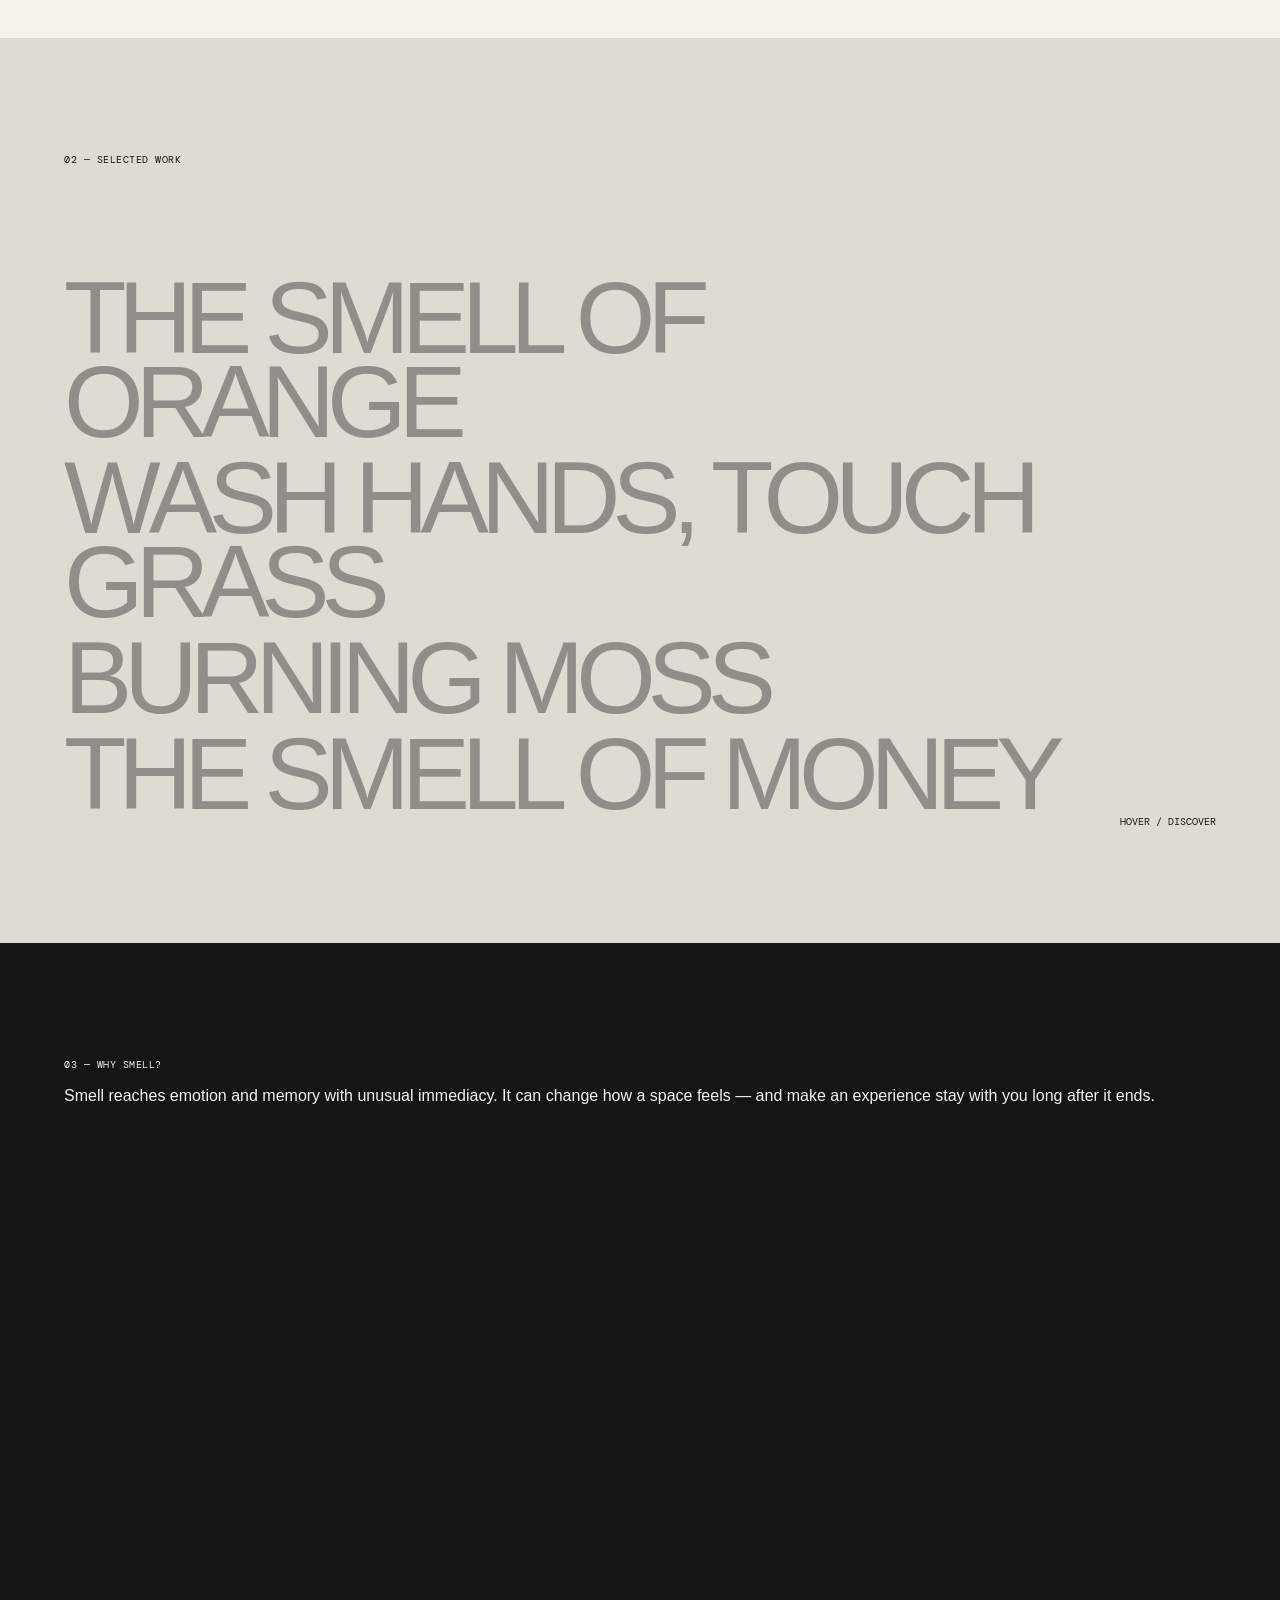
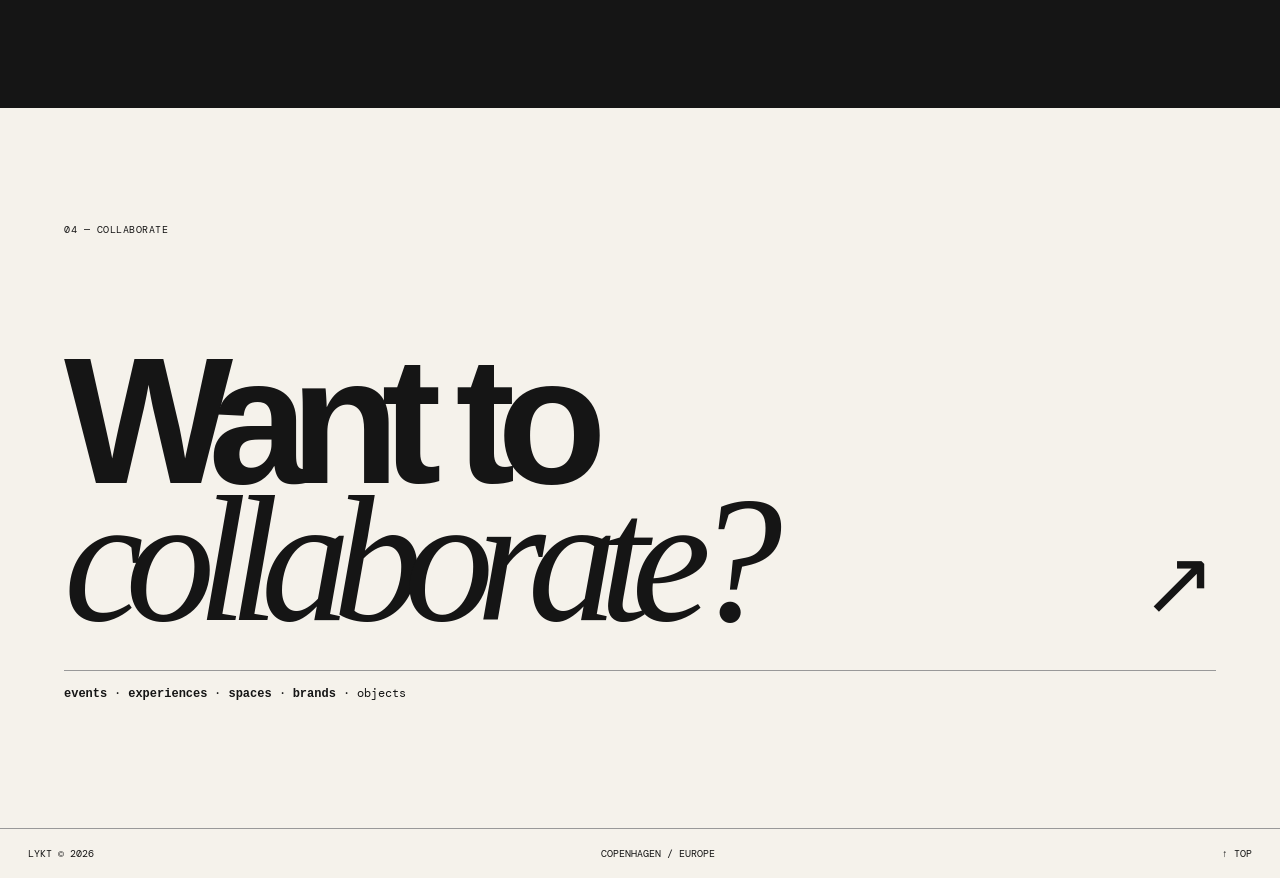
==== commit 14979afb: "Refine LYKT copy and collaboration categories" ====
--- a/index.html
+++ b/index.html
@@ -6,6 +6,6 @@
 <section class="entry" id="entry"><video class="entry-video" autoplay muted loop playsinline preload="auto"><source src="Untitled%20design%20%281%29.mp4" type="video/mp4"></video><div class="entry-shade"></div><div class="entry-copy"><span class="tiny">COPENHAGEN / EUROPE</span><svg class="entry-logo" viewBox="0 0 160 48" aria-label="LYKT"><path d="M8 8 C7 18,7 29,8 39 C18 40,26 40,33 39"/><path d="M45 8 C50 14,55 20,60 25 C65 19,69 14,74 8 M60 25 C60 31,60 36,59 41"/><path d="M86 8 C85 18,85 29,85 41 M86 25 C93 20,100 14,107 8 M88 25 C96 29,102 35,109 40"/><path d="M119 9 C131 8,143 9,152 9 M136 9 C135 19,135 31,136 41"/></svg><p>smell studio</p></div><div class="entry-cursor-text">move me</div><a class="enter-link" href="#intro">ENTER ↓</a></section>
 <section class="intro" id="intro"><div class="tiny">01 — LYKT</div><div class="intro-inner"><h2>Custom scents and smell experiences for events, experiences, spaces, objects and brands.</h2><p>From invisible atmospheres to physical installations and everything in between.</p></div></section>
 <section class="work" id="work"><div class="tiny">02 — SELECTED WORK</div><div class="work-layout"><div class="project-list"><button class="project" data-project="orange">THE SMELL OF ORANGE</button><button class="project" data-project="grass">WASH HANDS, TOUCH GRASS</button><button class="project" data-project="moss">BURNING MOSS</button><button class="project" data-project="money">THE SMELL OF MONEY</button></div><div class="work-note">hover / discover</div></div><div class="hover-gallery" aria-hidden="true"></div></section>
-<section class="why" id="about"><div class="tiny">03 — WHY SMELL?</div><div class="why-placeholder"><span>YOUR TEXT<br>WILL LIVE HERE</span><span class="small-note">A space for the story<br>of smell as a medium.</span></div></section>
-<section class="collaborate"><div class="tiny">04 — COLLABORATE</div><div class="collab-inner"><h2>Want to<br><em>collaborate?</em></h2><a class="big-arrow" href="collaborate.html">↗</a></div><p class="collab-tease">Events · exhibitions · launches · dinners · fashion · installations</p></section>
+<section class="why" id="about"><div class="tiny">03 — WHY SMELL?</div><div class="why-copy"><p>Smell reaches emotion and memory with unusual immediacy. It can change how a space feels — and make an experience stay with you long after it ends.</p></div></section>
+<section class="collaborate"><div class="tiny">04 — COLLABORATE</div><div class="collab-inner"><h2>Want to<br><em>collaborate?</em></h2><a class="big-arrow" href="collaborate.html">↗</a></div><p class="collab-tease"><strong>events</strong> · <strong>experiences</strong> · <strong>spaces</strong> · <strong>brands</strong> · objects</p></section>
 </main><footer><span>LYKT © 2026</span><span>COPENHAGEN / EUROPE</span><a href="#top">↑ TOP</a></footer><script src="script.js"></script></body></html>
--- a/styles.css
+++ b/styles.css
@@ -1 +1 @@
-*{box-sizing:border-box}html{scroll-behavior:smooth}body{margin:0;background:#f5f2eb;color:#151515;font-family:Arial,sans-serif}a{color:inherit;text-decoration:none}button{font:inherit}.header{position:fixed;z-index:20;top:0;left:0;width:100%;padding:22px 28px;display:flex;justify-content:space-between;align-items:center;mix-blend-mode:multiply}.logo{font-size:28px;font-weight:800;letter-spacing:-.08em}.header nav{display:flex;gap:28px;font:11px 'DM Mono',monospace;letter-spacing:.04em}.header nav a:hover{text-decoration:underline}.menu{display:none;border:0;background:none}.entry{height:100svh;position:relative;overflow:hidden;color:#fff}.entry-video{position:absolute;width:100%;height:100%;object-fit:cover}.entry-shade{position:absolute;inset:0;background:rgba(0,0,0,.12)}.entry-copy{position:absolute;left:5vw;top:45%;transform:translateY(-50%)}.entry-copy h1{font-size:clamp(100px,20vw,290px);line-height:.7;letter-spacing:-.1em;margin:20px 0}.entry-copy p{font:13px 'DM Mono',monospace;text-transform:uppercase;margin-left:7px}.entry-copy .tiny{color:#fff}.tiny{font:10px 'DM Mono',monospace;letter-spacing:.05em}.enter-link{position:absolute;bottom:28px;left:5vw;font:11px 'DM Mono',monospace}.intro,.work,.why,.collaborate{padding:115px 5vw}.intro{min-height:90vh;display:flex;flex-direction:column}.intro-inner{max-width:1000px;margin:auto 0 50px}.intro h2{font-size:clamp(42px,7vw,105px);line-height:.9;letter-spacing:-.07em;font-weight:600;margin:0}.intro-inner p{font:18px/1.25 'DM Mono',monospace;max-width:540px;margin:35px 0}.intro-nav{display:flex;border-top:1px solid #999}.intro-nav a{flex:1;padding:18px 0;font:12px 'DM Mono',monospace}.intro-nav a+a{border-left:1px solid #999;padding-left:25px}.intro-nav span{float:right}.work{position:relative;background:#dedbd3;min-height:100vh}.work-layout{display:flex;justify-content:space-between;align-items:flex-end;margin-top:110px}.project-list{display:flex;flex-direction:column;align-items:flex-start;max-width:1000px}.project{background:none;border:0;padding:0;margin:0 0 12px;font-size:clamp(45px,8vw,120px);line-height:.82;letter-spacing:-.08em;text-align:left;cursor:pointer;transition:opacity .25s,transform .3s}.project:not(.active){opacity:.28}.project:hover,.project.active{opacity:1;transform:translateX(12px)}.work-note{font:10px 'DM Mono',monospace;text-transform:uppercase;text-align:right}.hover-gallery{position:absolute;inset:0;pointer-events:none;overflow:hidden}.floating-media{position:absolute;width:min(260px,28vw);height:auto;max-height:300px;object-fit:cover;box-shadow:0 10px 40px rgba(0,0,0,.12);animation:pop .35s ease both}.floating-media.v{height:280px}@keyframes pop{from{opacity:0;transform:scale(.92) rotate(-3deg)}to{opacity:1;transform:scale(1) rotate(var(--r,0deg))}}.why{min-height:85vh;background:#151515;color:#f5f2eb}.why-placeholder{min-height:65vh;display:flex;align-items:center;justify-content:space-between}.why-placeholder>span:first-child{font-size:clamp(55px,10vw,145px);line-height:.8;letter-spacing:-.09em}.why-placeholder .small-note{font:12px 'DM Mono',monospace;max-width:180px;color:#aaa}.collaborate{min-height:80vh;display:flex;flex-direction:column}.collab-inner{margin:auto 0 30px;display:flex;justify-content:space-between;align-items:flex-end}.collab-inner h2{font-size:clamp(80px,14vw,205px);line-height:.76;letter-spacing:-.1em;margin:0}.collab-inner em{font-family:Georgia,serif;font-weight:400}.big-arrow{font-size:90px;line-height:1}.collab-tease{font:12px 'DM Mono',monospace;border-top:1px solid #999;padding-top:14px}footer{padding:18px 28px;border-top:1px solid #999;display:flex;justify-content:space-between;font:10px 'DM Mono',monospace}@media(max-width:800px){.header{padding:17px 18px}.header nav{display:none}.menu{display:block}.intro,.work,.why,.collaborate{padding:75px 18px}.entry-copy{left:18px}.entry-copy h1{font-size:30vw}.intro{min-height:80vh}.intro h2{font-size:13vw}.intro-inner p{font-size:14px}.work-layout{margin-top:60px}.project{font-size:12vw;margin-bottom:15px}.work-note{display:none}.floating-media{width:42vw}.why-placeholder{min-height:55vh;display:block;padding-top:25vh}.why-placeholder .small-note{display:block;margin-top:40px}.collab-inner{margin-top:35vh}.collab-inner h2{font-size:20vw}.big-arrow{font-size:50px}footer{padding:15px 18px}footer span:nth-child(2){display:none}}+*{box-sizing:border-box}html{scroll-behavior:smooth}body{margin:0;background:#f5f2eb;color:#151515;font-family:Arial,sans-serif}a{color:inherit;text-decoration:none}button{font:inherit}.header{position:fixed;z-index:20;top:0;left:0;width:100%;padding:22px 28px;display:flex;justify-content:space-between;align-items:center;mix-blend-mode:multiply}.logo{display:block;width:92px}.logo-mark,.entry-logo{display:block;fill:none;stroke:currentColor;stroke-width:4.2;stroke-linecap:round;stroke-linejoin:round}.header nav{display:flex;gap:28px;font:11px 'DM Mono',monospace;letter-spacing:.04em}.header nav a:hover{text-decoration:underline}.menu{display:none;border:0;background:none}.entry{height:100svh;position:relative;overflow:hidden;color:#fff}.entry-video{position:absolute;width:100%;height:100%;object-fit:cover}.entry-shade{position:absolute;inset:0;background:rgba(0,0,0,.12)}.entry-copy{position:absolute;left:5vw;top:46%;transform:translateY(-50%)}.entry-logo{width:min(52vw,640px);stroke-width:3.4;margin:30px 0 15px}.entry-copy p{font:13px 'DM Mono',monospace;text-transform:uppercase;margin:0 0 0 7px;letter-spacing:.08em}.entry-copy .tiny{color:#fff}.tiny{font:10px 'DM Mono',monospace;letter-spacing:.05em}.entry-cursor-text{position:fixed;z-index:30;display:none;pointer-events:none;font:10px 'DM Mono',monospace;text-transform:uppercase;border:1px solid #fff;border-radius:50px;padding:7px 10px;mix-blend-mode:difference}.enter-link{position:absolute;bottom:28px;left:5vw;font:11px 'DM Mono',monospace}.intro,.work,.why,.collaborate{padding:115px 5vw}.intro{min-height:82vh;display:flex;flex-direction:column}.intro-inner{max-width:1000px;margin:auto 0}.intro h2{font-size:clamp(42px,7vw,105px);line-height:.9;letter-spacing:-.07em;font-weight:600;margin:0}.intro-inner p{font:18px/1.25 'DM Mono',monospace;max-width:540px;margin:35px 0 0}.work{position:relative;background:#dedbd3;min-height:100vh;overflow:hidden}.work-layout{display:flex;justify-content:space-between;align-items:flex-end;margin-top:110px;position:relative;z-index:2}.project-list{display:flex;flex-direction:column;align-items:flex-start;max-width:1000px}.project{background:none;border:0;padding:0;margin:0 0 12px;font-size:clamp(45px,8vw,120px);line-height:.82;letter-spacing:-.08em;text-align:left;cursor:pointer;transition:opacity .4s ease,transform .5s cubic-bezier(.22,.61,.36,1)}.project{opacity:.35}.project:hover,.project.active{opacity:1;transform:translateX(10px)}.work-note{font:10px 'DM Mono',monospace;text-transform:uppercase;text-align:right}.hover-gallery{position:absolute;inset:0;pointer-events:none;overflow:hidden;z-index:1}.floating-media{position:absolute;display:block;object-fit:cover;box-shadow:0 12px 45px rgba(0,0,0,.12);opacity:0;transform:translateY(28px) scale(.975);transition:opacity .8s ease,transform 1s cubic-bezier(.16,1,.3,1);will-change:opacity,transform}.floating-media.show{opacity:1;transform:translateY(0) scale(1)}.floating-media.v{object-fit:cover}.why{min-height:85vh;background:#151515;color:#f5f2eb}.why-placeholder{min-height:65vh;display:flex;align-items:center;justify-content:space-between}.why-placeholder>span:first-child{font-size:clamp(55px,10vw,145px);line-height:.8;letter-spacing:-.09em}.why-placeholder .small-note{font:12px 'DM Mono',monospace;max-width:180px;color:#aaa}.collaborate{min-height:80vh;display:flex;flex-direction:column}.collab-inner{margin:auto 0 30px;display:flex;justify-content:space-between;align-items:flex-end}.collab-inner h2{font-size:clamp(80px,14vw,205px);line-height:.76;letter-spacing:-.1em;margin:0}.collab-inner em{font-family:Georgia,serif;font-weight:400}.big-arrow{font-size:90px;line-height:1}.collab-tease{font:12px 'DM Mono',monospace;border-top:1px solid #999;padding-top:14px}footer{padding:18px 28px;border-top:1px solid #999;display:flex;justify-content:space-between;font:10px 'DM Mono',monospace}@media(max-width:800px){.header{padding:17px 18px}.logo{width:78px}.header nav{display:none}.menu{display:block}.intro,.work,.why,.collaborate{padding:75px 18px}.entry-copy{left:18px}.entry-logo{width:78vw}.intro{min-height:74vh}.intro h2{font-size:13vw}.intro-inner p{font-size:14px}.work-layout{margin-top:60px}.project{font-size:12vw;margin-bottom:15px}.work-note{display:none}.floating-media{max-width:42vw!important;max-height:28vh!important}.why-placeholder{min-height:55vh;display:block;padding-top:25vh}.why-placeholder .small-note{display:block;margin-top:40px}.collab-inner{margin-top:35vh}.collab-inner h2{font-size:20vw}.big-arrow{font-size:50px}footer{padding:15px 18px}footer span:nth-child(2){display:none}}
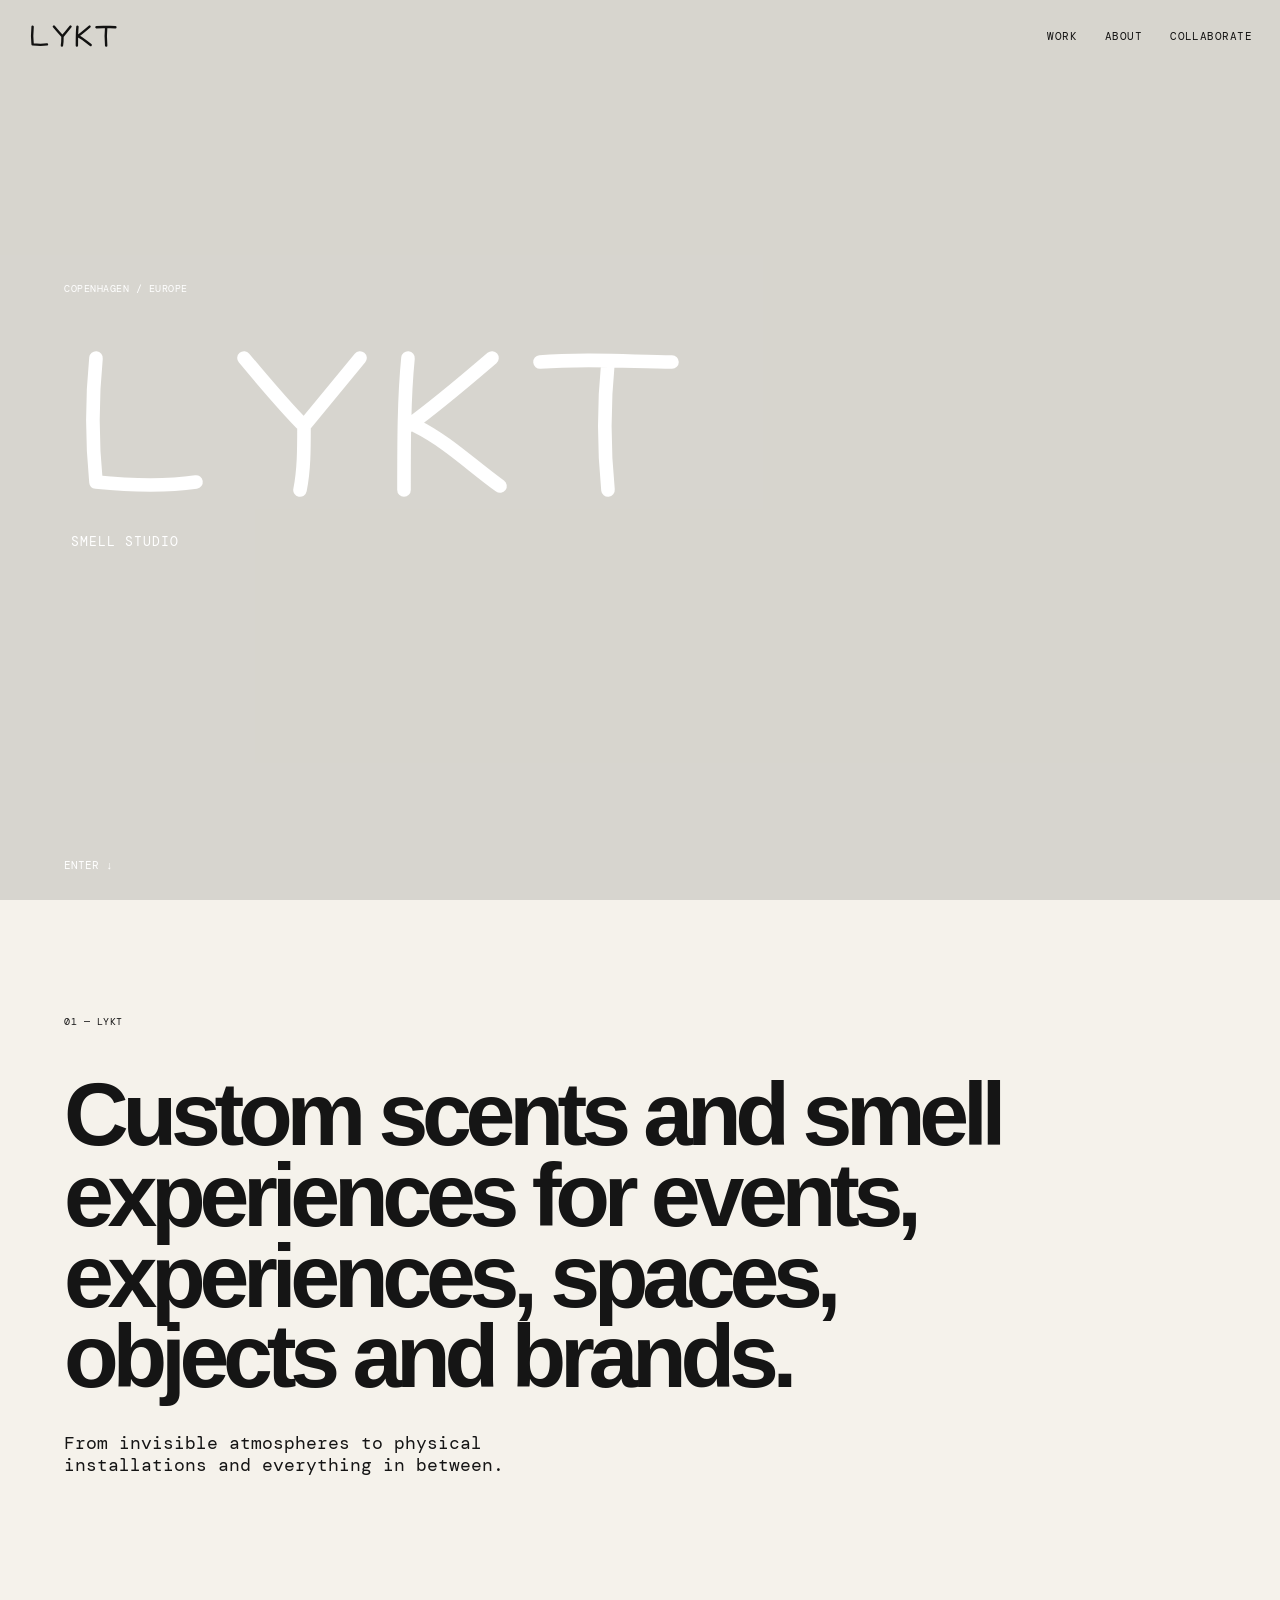
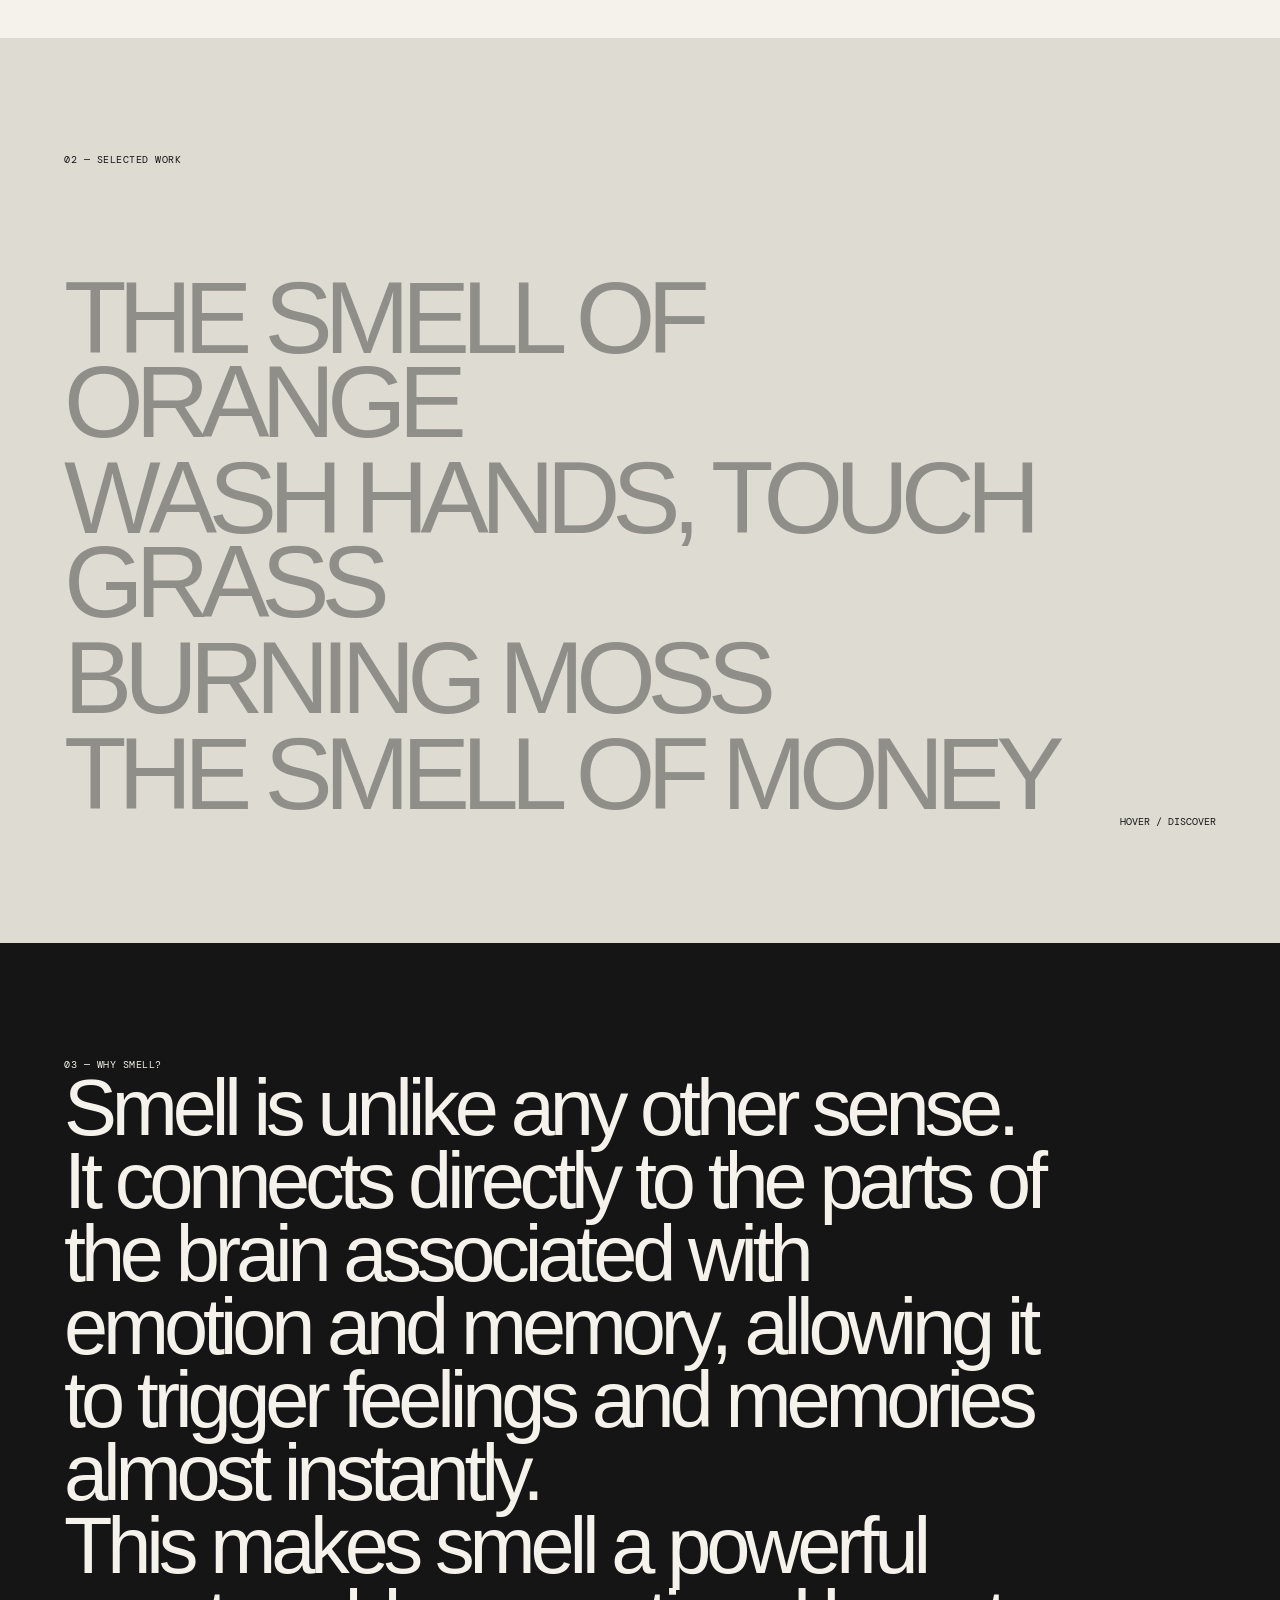
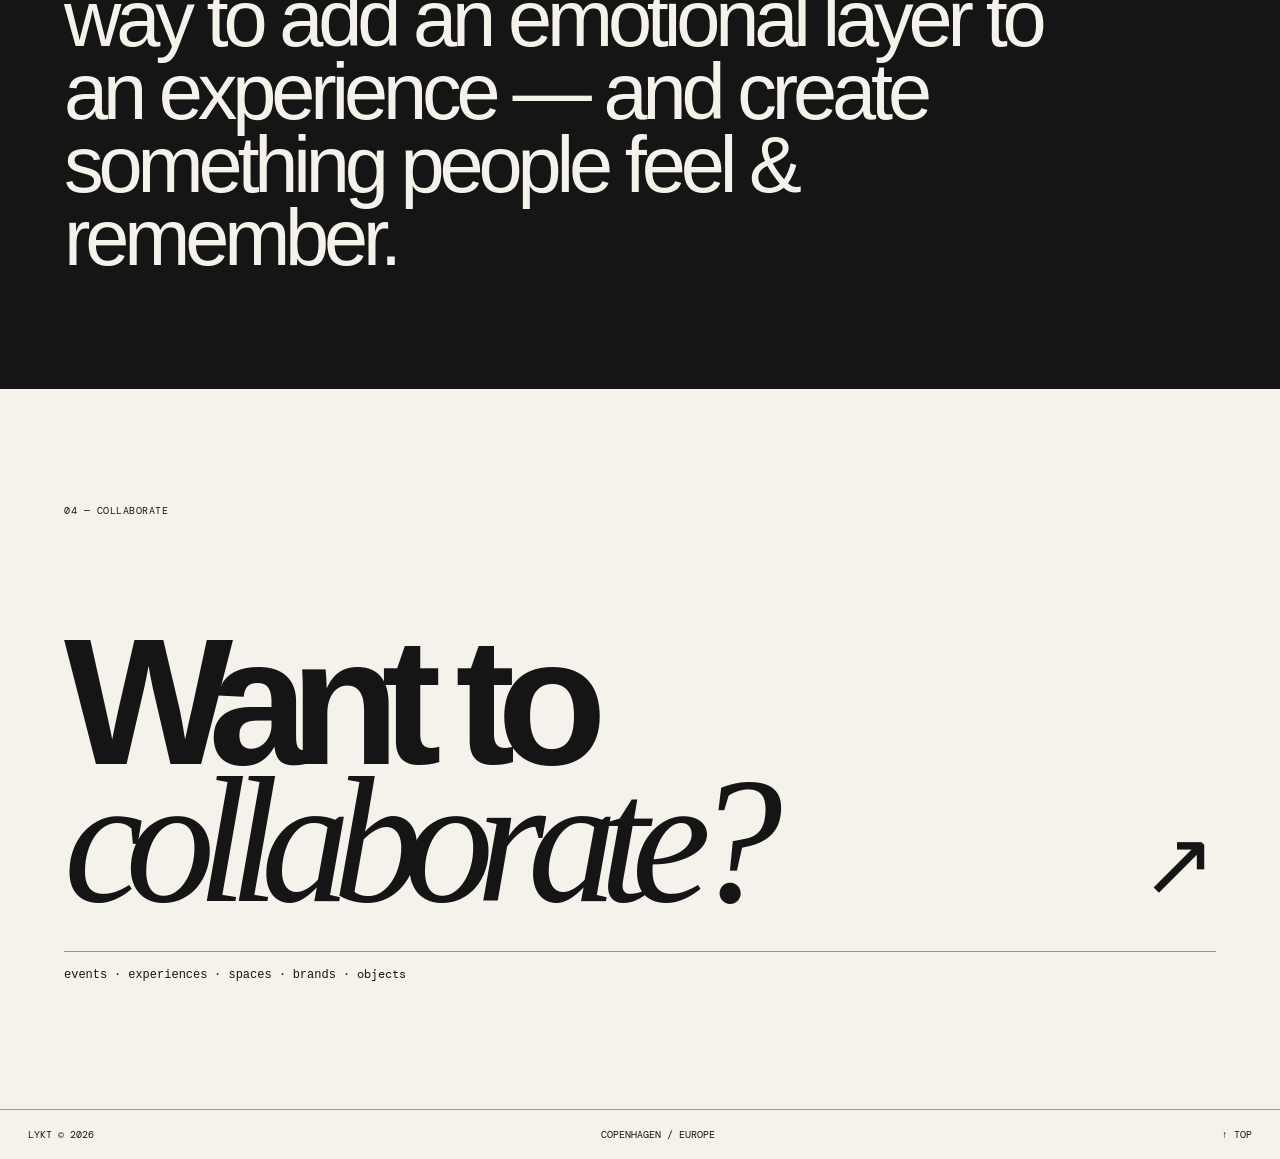
==== commit c06480a9: "Update Why Smell copy" ====
--- a/index.html
+++ b/index.html
@@ -6,6 +6,6 @@
 <section class="entry" id="entry"><video class="entry-video" autoplay muted loop playsinline preload="auto"><source src="Untitled%20design%20%281%29.mp4" type="video/mp4"></video><div class="entry-shade"></div><div class="entry-copy"><span class="tiny">COPENHAGEN / EUROPE</span><svg class="entry-logo" viewBox="0 0 160 48" aria-label="LYKT"><path d="M8 8 C7 18,7 29,8 39 C18 40,26 40,33 39"/><path d="M45 8 C50 14,55 20,60 25 C65 19,69 14,74 8 M60 25 C60 31,60 36,59 41"/><path d="M86 8 C85 18,85 29,85 41 M86 25 C93 20,100 14,107 8 M88 25 C96 29,102 35,109 40"/><path d="M119 9 C131 8,143 9,152 9 M136 9 C135 19,135 31,136 41"/></svg><p>smell studio</p></div><div class="entry-cursor-text">move me</div><a class="enter-link" href="#intro">ENTER ↓</a></section>
 <section class="intro" id="intro"><div class="tiny">01 — LYKT</div><div class="intro-inner"><h2>Custom scents and smell experiences for events, experiences, spaces, objects and brands.</h2><p>From invisible atmospheres to physical installations and everything in between.</p></div></section>
 <section class="work" id="work"><div class="tiny">02 — SELECTED WORK</div><div class="work-layout"><div class="project-list"><button class="project" data-project="orange">THE SMELL OF ORANGE</button><button class="project" data-project="grass">WASH HANDS, TOUCH GRASS</button><button class="project" data-project="moss">BURNING MOSS</button><button class="project" data-project="money">THE SMELL OF MONEY</button></div><div class="work-note">hover / discover</div></div><div class="hover-gallery" aria-hidden="true"></div></section>
-<section class="why" id="about"><div class="tiny">03 — WHY SMELL?</div><div class="why-copy"><p>Smell reaches emotion and memory with unusual immediacy. It can change how a space feels — and make an experience stay with you long after it ends.</p></div></section>
+<section class="why" id="about"><div class="tiny">03 — WHY SMELL?</div><div class="why-copy"><p>Smell is unlike any other sense. It connects directly to the parts of the brain associated with emotion and memory, allowing it to trigger feelings and memories almost instantly.</p><p>This makes smell a powerful way to add an emotional layer to an experience — and create something people feel &amp; remember.</p></div></section>
 <section class="collaborate"><div class="tiny">04 — COLLABORATE</div><div class="collab-inner"><h2>Want to<br><em>collaborate?</em></h2><a class="big-arrow" href="collaborate.html">↗</a></div><p class="collab-tease"><strong>events</strong> · <strong>experiences</strong> · <strong>spaces</strong> · <strong>brands</strong> · objects</p></section>
 </main><footer><span>LYKT © 2026</span><span>COPENHAGEN / EUROPE</span><a href="#top">↑ TOP</a></footer><script src="script.js"></script></body></html>
--- a/styles.css
+++ b/styles.css
@@ -1 +1 @@
-*{box-sizing:border-box}html{scroll-behavior:smooth}body{margin:0;background:#f5f2eb;color:#151515;font-family:Arial,sans-serif}a{color:inherit;text-decoration:none}button{font:inherit}.header{position:fixed;z-index:20;top:0;left:0;width:100%;padding:22px 28px;display:flex;justify-content:space-between;align-items:center;mix-blend-mode:multiply}.logo{display:block;width:92px}.logo-mark,.entry-logo{display:block;fill:none;stroke:currentColor;stroke-width:4.2;stroke-linecap:round;stroke-linejoin:round}.header nav{display:flex;gap:28px;font:11px 'DM Mono',monospace;letter-spacing:.04em}.header nav a:hover{text-decoration:underline}.menu{display:none;border:0;background:none}.entry{height:100svh;position:relative;overflow:hidden;color:#fff}.entry-video{position:absolute;width:100%;height:100%;object-fit:cover}.entry-shade{position:absolute;inset:0;background:rgba(0,0,0,.12)}.entry-copy{position:absolute;left:5vw;top:46%;transform:translateY(-50%)}.entry-logo{width:min(52vw,640px);stroke-width:3.4;margin:30px 0 15px}.entry-copy p{font:13px 'DM Mono',monospace;text-transform:uppercase;margin:0 0 0 7px;letter-spacing:.08em}.entry-copy .tiny{color:#fff}.tiny{font:10px 'DM Mono',monospace;letter-spacing:.05em}.entry-cursor-text{position:fixed;z-index:30;display:none;pointer-events:none;font:10px 'DM Mono',monospace;text-transform:uppercase;border:1px solid #fff;border-radius:50px;padding:7px 10px;mix-blend-mode:difference}.enter-link{position:absolute;bottom:28px;left:5vw;font:11px 'DM Mono',monospace}.intro,.work,.why,.collaborate{padding:115px 5vw}.intro{min-height:82vh;display:flex;flex-direction:column}.intro-inner{max-width:1000px;margin:auto 0}.intro h2{font-size:clamp(42px,7vw,105px);line-height:.9;letter-spacing:-.07em;font-weight:600;margin:0}.intro-inner p{font:18px/1.25 'DM Mono',monospace;max-width:540px;margin:35px 0 0}.work{position:relative;background:#dedbd3;min-height:100vh;overflow:hidden}.work-layout{display:flex;justify-content:space-between;align-items:flex-end;margin-top:110px;position:relative;z-index:2}.project-list{display:flex;flex-direction:column;align-items:flex-start;max-width:1000px}.project{background:none;border:0;padding:0;margin:0 0 12px;font-size:clamp(45px,8vw,120px);line-height:.82;letter-spacing:-.08em;text-align:left;cursor:pointer;transition:opacity .4s ease,transform .5s cubic-bezier(.22,.61,.36,1)}.project{opacity:.35}.project:hover,.project.active{opacity:1;transform:translateX(10px)}.work-note{font:10px 'DM Mono',monospace;text-transform:uppercase;text-align:right}.hover-gallery{position:absolute;inset:0;pointer-events:none;overflow:hidden;z-index:1}.floating-media{position:absolute;display:block;object-fit:cover;box-shadow:0 12px 45px rgba(0,0,0,.12);opacity:0;transform:translateY(28px) scale(.975);transition:opacity .8s ease,transform 1s cubic-bezier(.16,1,.3,1);will-change:opacity,transform}.floating-media.show{opacity:1;transform:translateY(0) scale(1)}.floating-media.v{object-fit:cover}.why{min-height:85vh;background:#151515;color:#f5f2eb}.why-placeholder{min-height:65vh;display:flex;align-items:center;justify-content:space-between}.why-placeholder>span:first-child{font-size:clamp(55px,10vw,145px);line-height:.8;letter-spacing:-.09em}.why-placeholder .small-note{font:12px 'DM Mono',monospace;max-width:180px;color:#aaa}.collaborate{min-height:80vh;display:flex;flex-direction:column}.collab-inner{margin:auto 0 30px;display:flex;justify-content:space-between;align-items:flex-end}.collab-inner h2{font-size:clamp(80px,14vw,205px);line-height:.76;letter-spacing:-.1em;margin:0}.collab-inner em{font-family:Georgia,serif;font-weight:400}.big-arrow{font-size:90px;line-height:1}.collab-tease{font:12px 'DM Mono',monospace;border-top:1px solid #999;padding-top:14px}footer{padding:18px 28px;border-top:1px solid #999;display:flex;justify-content:space-between;font:10px 'DM Mono',monospace}@media(max-width:800px){.header{padding:17px 18px}.logo{width:78px}.header nav{display:none}.menu{display:block}.intro,.work,.why,.collaborate{padding:75px 18px}.entry-copy{left:18px}.entry-logo{width:78vw}.intro{min-height:74vh}.intro h2{font-size:13vw}.intro-inner p{font-size:14px}.work-layout{margin-top:60px}.project{font-size:12vw;margin-bottom:15px}.work-note{display:none}.floating-media{max-width:42vw!important;max-height:28vh!important}.why-placeholder{min-height:55vh;display:block;padding-top:25vh}.why-placeholder .small-note{display:block;margin-top:40px}.collab-inner{margin-top:35vh}.collab-inner h2{font-size:20vw}.big-arrow{font-size:50px}footer{padding:15px 18px}footer span:nth-child(2){display:none}}
+*{box-sizing:border-box}html{scroll-behavior:smooth}body{margin:0;background:#f5f2eb;color:#151515;font-family:Arial,sans-serif}a{color:inherit;text-decoration:none}button{font:inherit}.header{position:fixed;z-index:20;top:0;left:0;width:100%;padding:22px 28px;display:flex;justify-content:space-between;align-items:center;mix-blend-mode:multiply}.logo{display:block;width:92px}.logo-mark,.entry-logo{display:block;fill:none;stroke:currentColor;stroke-width:4.2;stroke-linecap:round;stroke-linejoin:round}.header nav{display:flex;gap:28px;font:11px 'DM Mono',monospace;letter-spacing:.04em}.header nav a:hover{text-decoration:underline}.menu{display:none;border:0;background:none}.entry{height:100svh;position:relative;overflow:hidden;color:#fff}.entry-video{position:absolute;width:100%;height:100%;object-fit:cover}.entry-shade{position:absolute;inset:0;background:rgba(0,0,0,.12)}.entry-copy{position:absolute;left:5vw;top:46%;transform:translateY(-50%)}.entry-logo{width:min(52vw,640px);stroke-width:3.4;margin:30px 0 15px}.entry-copy p{font:13px 'DM Mono',monospace;text-transform:uppercase;margin:0 0 0 7px;letter-spacing:.08em}.entry-copy .tiny{color:#fff}.tiny{font:10px 'DM Mono',monospace;letter-spacing:.05em}.entry-cursor-text{position:fixed;z-index:30;display:none;pointer-events:none;font:10px 'DM Mono',monospace;text-transform:uppercase;border:1px solid #fff;border-radius:50px;padding:7px 10px;mix-blend-mode:difference}.enter-link{position:absolute;bottom:28px;left:5vw;font:11px 'DM Mono',monospace}.intro,.work,.why,.collaborate{padding:115px 5vw}.intro{min-height:82vh;display:flex;flex-direction:column}.intro-inner{max-width:1000px;margin:auto 0}.intro h2{font-size:clamp(42px,7vw,105px);line-height:.9;letter-spacing:-.07em;font-weight:600;margin:0}.intro-inner p{font:18px/1.25 'DM Mono',monospace;max-width:540px;margin:35px 0 0}.work{position:relative;background:#dedbd3;min-height:100vh;overflow:hidden}.work-layout{display:flex;justify-content:space-between;align-items:flex-end;margin-top:110px;position:relative;z-index:2}.project-list{display:flex;flex-direction:column;align-items:flex-start;max-width:1000px}.project{background:none;border:0;padding:0;margin:0 0 12px;font-size:clamp(45px,8vw,120px);line-height:.82;letter-spacing:-.08em;text-align:left;cursor:pointer;transition:opacity .4s ease,transform .5s cubic-bezier(.22,.61,.36,1);opacity:.35}.project:hover,.project.active{opacity:1;transform:translateX(10px)}.work-note{font:10px 'DM Mono',monospace;text-transform:uppercase;text-align:right}.hover-gallery{position:absolute;inset:0;pointer-events:none;overflow:hidden;z-index:1}.floating-media{position:absolute;display:block;object-fit:cover;box-shadow:0 10px 35px rgba(0,0,0,.10);opacity:0;filter:blur(4px);transform:translateY(18px) scale(.99);transition:opacity 2.8s cubic-bezier(.22,.61,.36,1),filter 2.8s ease,transform 3.2s cubic-bezier(.16,1,.3,1);will-change:opacity,filter,transform}.floating-media.show{opacity:1;filter:blur(0);transform:translateY(0) scale(1)}.floating-media.v{object-fit:cover}.why{min-height:78vh;background:#151515;color:#f5f2eb;display:flex;flex-direction:column}.why-copy{margin:auto 0;max-width:980px}.why-copy p{font-size:clamp(40px,6.2vw,92px);line-height:.92;letter-spacing:-.065em;margin:0}.collaborate{min-height:80vh;display:flex;flex-direction:column}.collab-inner{margin:auto 0 30px;display:flex;justify-content:space-between;align-items:flex-end}.collab-inner h2{font-size:clamp(80px,14vw,205px);line-height:.76;letter-spacing:-.1em;margin:0}.collab-inner em{font-family:Georgia,serif;font-weight:400}.big-arrow{font-size:90px;line-height:1}.collab-tease{font:12px 'DM Mono',monospace;border-top:1px solid #999;padding-top:14px}.collab-tease strong{font-weight:500}footer{padding:18px 28px;border-top:1px solid #999;display:flex;justify-content:space-between;font:10px 'DM Mono',monospace}@media(max-width:800px){.header{padding:17px 18px}.logo{width:78px}.header nav{display:none}.menu{display:block}.intro,.work,.why,.collaborate{padding:75px 18px}.entry-copy{left:18px}.entry-logo{width:78vw}.intro{min-height:74vh}.intro h2{font-size:13vw}.intro-inner p{font-size:14px}.work-layout{margin-top:60px}.project{font-size:12vw;margin-bottom:15px}.work-note{display:none}.floating-media{max-width:34vw!important;max-height:22vh!important}.why-copy p{font-size:12vw}.collab-inner{margin-top:35vh}.collab-inner h2{font-size:20vw}.big-arrow{font-size:50px}footer{padding:15px 18px}footer span:nth-child(2){display:none}}
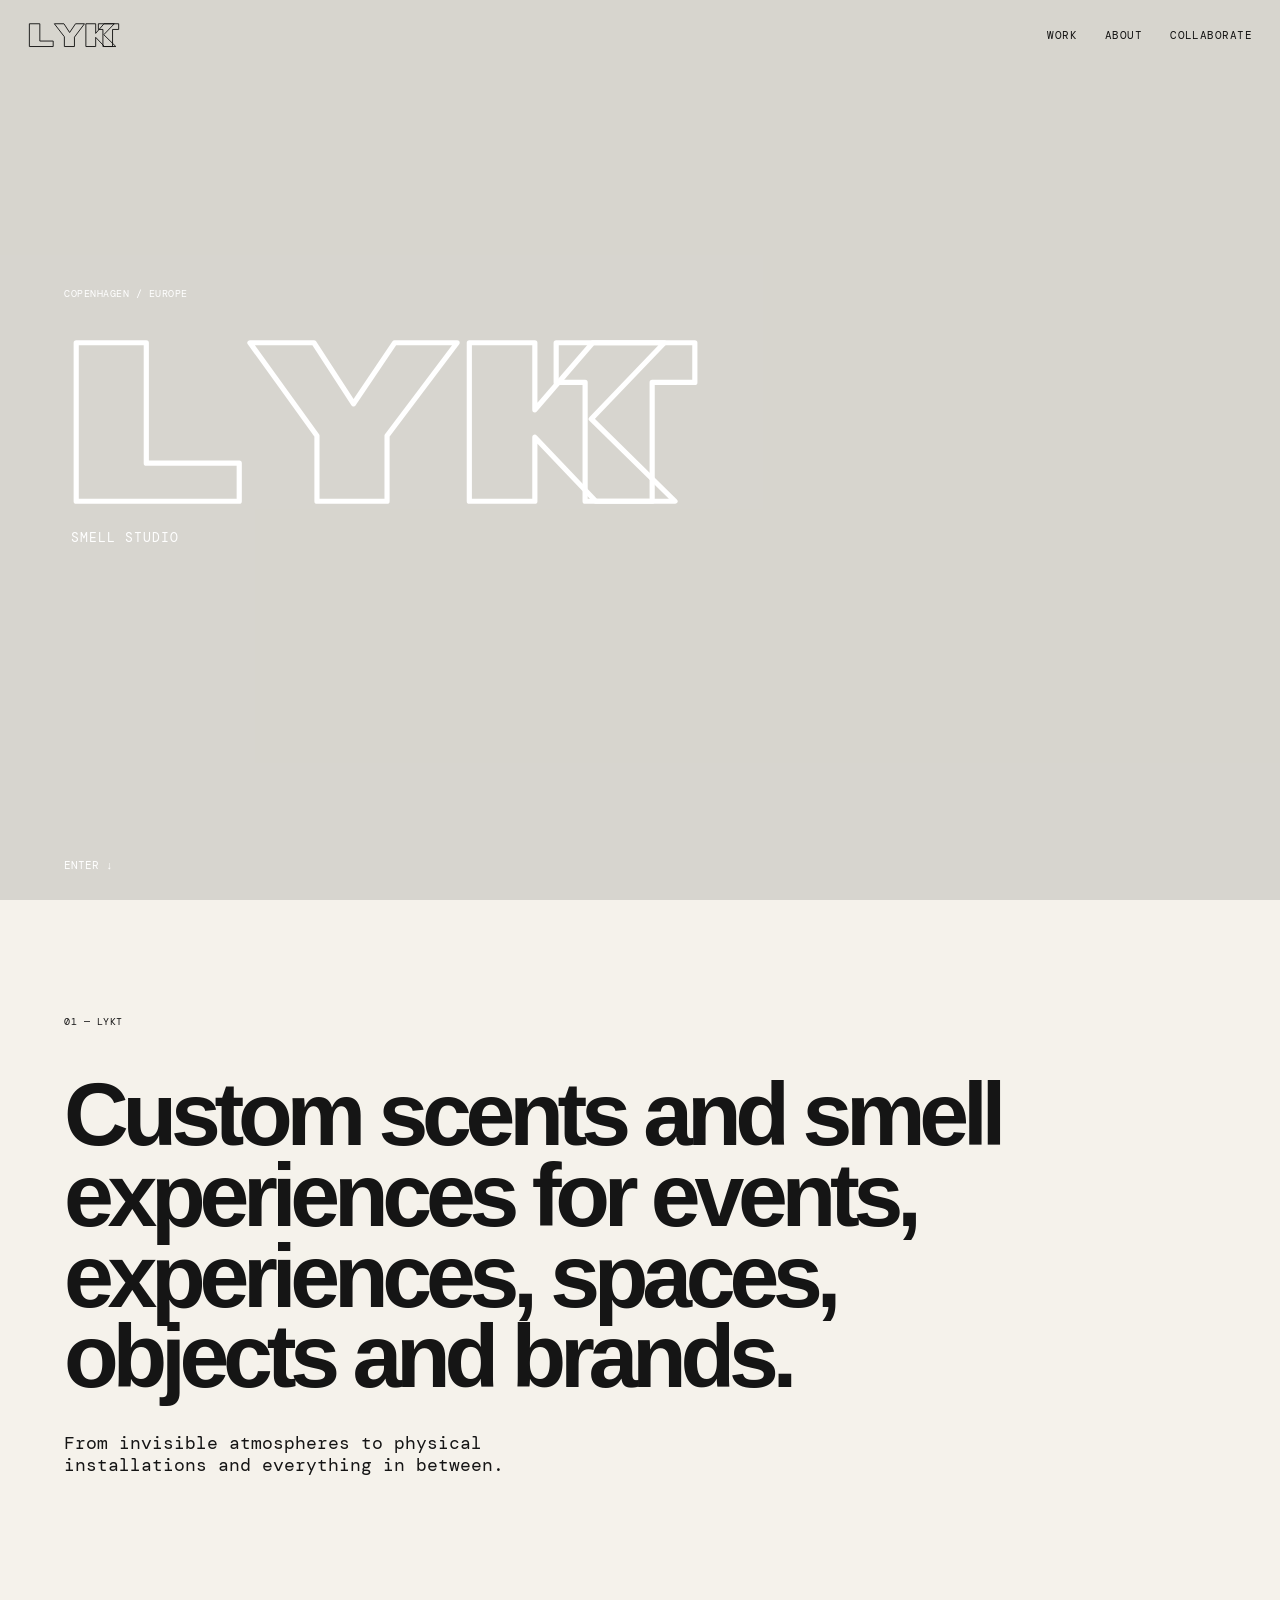
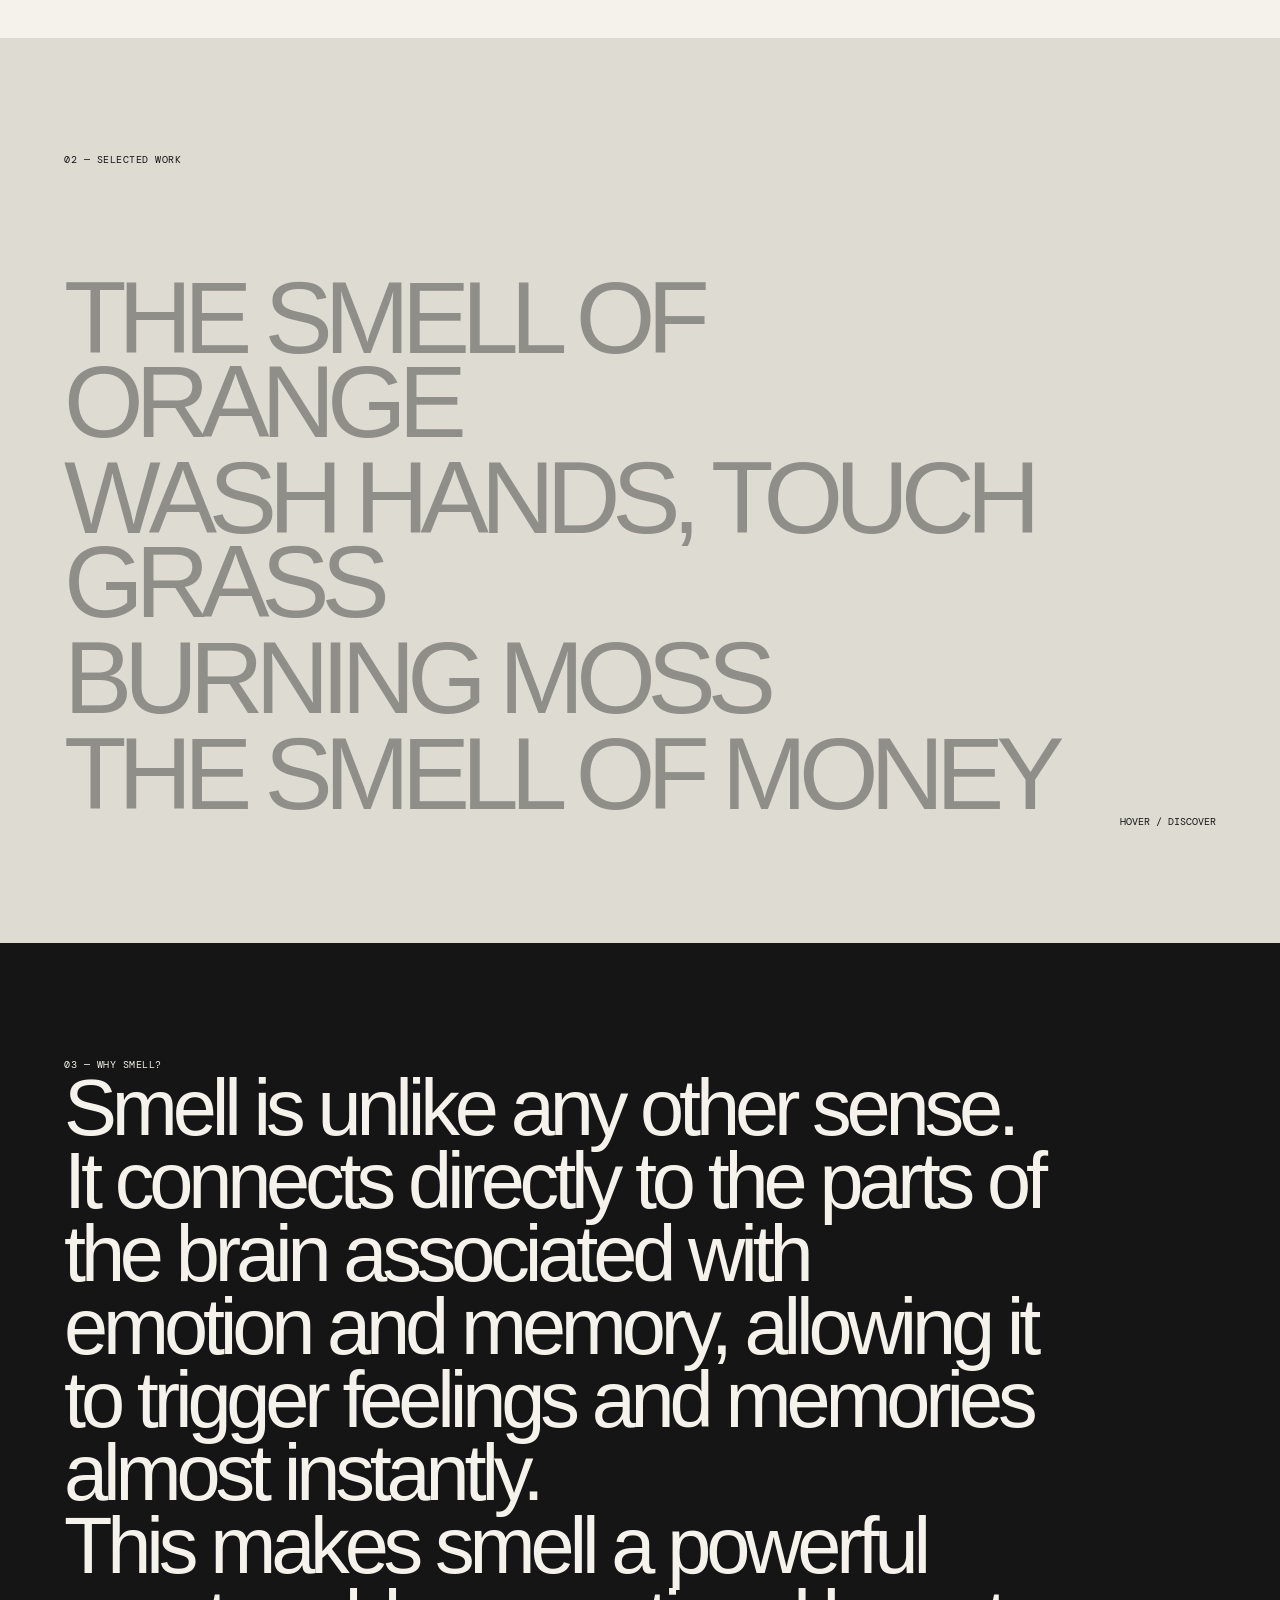
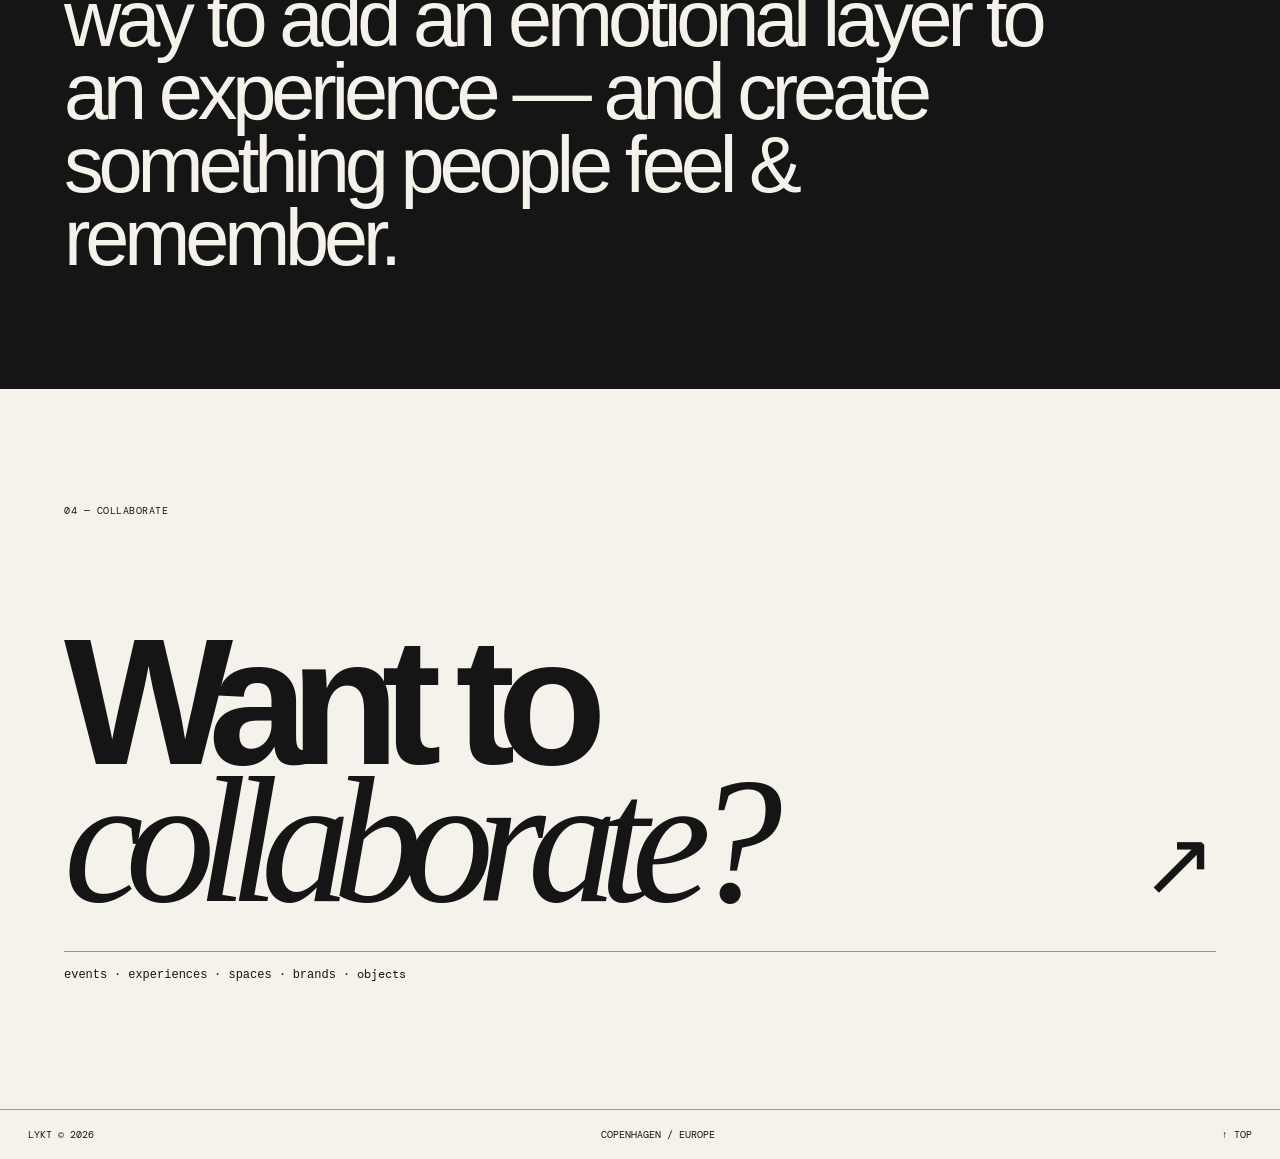
==== commit 63951d08: "Use LYKT wordmark direction 3 across the site" ====
--- a/index.html
+++ b/index.html
@@ -1,9 +1,9 @@
 <!doctype html>
 <html lang="en"><head><meta charset="UTF-8"><meta name="viewport" content="width=device-width,initial-scale=1"><meta name="description" content="LYKT — custom scents and smell experiences for events, experiences, spaces, objects and brands."><title>LYKT — Smell design</title><link rel="preconnect" href="https://fonts.googleapis.com"><link rel="preconnect" href="https://fonts.gstatic.com" crossorigin><link href="https://fonts.googleapis.com/css2?family=DM+Mono:wght@400;500&display=swap" rel="stylesheet"><link rel="stylesheet" href="styles.css"></head>
 <body>
-<header class="header"><a class="logo" href="#top" aria-label="LYKT home"><svg class="logo-mark" viewBox="0 0 160 48" role="img" aria-label="LYKT"><path d="M8 8 C7 18,7 29,8 39 C18 40,26 40,33 39"/><path d="M45 8 C50 14,55 20,60 25 C65 19,69 14,74 8 M60 25 C60 31,60 36,59 41"/><path d="M86 8 C85 18,85 29,85 41 M86 25 C93 20,100 14,107 8 M88 25 C96 29,102 35,109 40"/><path d="M119 9 C131 8,143 9,152 9 M136 9 C135 19,135 31,136 41"/></svg></a><nav><a href="#work">WORK</a><a href="#about">ABOUT</a><a href="collaborate.html">COLLABORATE</a></nav><button class="menu" aria-label="menu">☰</button></header>
+<header class="header"><a class="logo" href="#top" aria-label="LYKT home"><svg class="logo-mark" viewBox="0 0 420 120" role="img" aria-label="LYKT"><path d="M8 8 H54 V87 H115 V112 H8 Z"/><path d="M122 8 H164 L190 48 L217 8 H258 L212 69 V112 H166 V69 Z"/><path d="M266 8 H309 V52 L347 8 H394 L346 58 L401 112 H349 L309 70 V112 H266 Z"/><path d="M323 8 H414 V34 H386 V112 H342 V34 H323 Z"/></svg></a><nav><a href="#work">WORK</a><a href="#about">ABOUT</a><a href="collaborate.html">COLLABORATE</a></nav><button class="menu" aria-label="menu">☰</button></header>
 <main id="top">
-<section class="entry" id="entry"><video class="entry-video" autoplay muted loop playsinline preload="auto"><source src="Untitled%20design%20%281%29.mp4" type="video/mp4"></video><div class="entry-shade"></div><div class="entry-copy"><span class="tiny">COPENHAGEN / EUROPE</span><svg class="entry-logo" viewBox="0 0 160 48" aria-label="LYKT"><path d="M8 8 C7 18,7 29,8 39 C18 40,26 40,33 39"/><path d="M45 8 C50 14,55 20,60 25 C65 19,69 14,74 8 M60 25 C60 31,60 36,59 41"/><path d="M86 8 C85 18,85 29,85 41 M86 25 C93 20,100 14,107 8 M88 25 C96 29,102 35,109 40"/><path d="M119 9 C131 8,143 9,152 9 M136 9 C135 19,135 31,136 41"/></svg><p>smell studio</p></div><div class="entry-cursor-text">move me</div><a class="enter-link" href="#intro">ENTER ↓</a></section>
+<section class="entry" id="entry"><video class="entry-video" autoplay muted loop playsinline preload="auto"><source src="Untitled%20design%20%281%29.mp4" type="video/mp4"></video><div class="entry-shade"></div><div class="entry-copy"><span class="tiny">COPENHAGEN / EUROPE</span><svg class="entry-logo" viewBox="0 0 420 120" aria-label="LYKT"><path d="M8 8 H54 V87 H115 V112 H8 Z"/><path d="M122 8 H164 L190 48 L217 8 H258 L212 69 V112 H166 V69 Z"/><path d="M266 8 H309 V52 L347 8 H394 L346 58 L401 112 H349 L309 70 V112 H266 Z"/><path d="M323 8 H414 V34 H386 V112 H342 V34 H323 Z"/></svg><p>smell studio</p></div><div class="entry-cursor-text">move me</div><a class="enter-link" href="#intro">ENTER ↓</a></section>
 <section class="intro" id="intro"><div class="tiny">01 — LYKT</div><div class="intro-inner"><h2>Custom scents and smell experiences for events, experiences, spaces, objects and brands.</h2><p>From invisible atmospheres to physical installations and everything in between.</p></div></section>
 <section class="work" id="work"><div class="tiny">02 — SELECTED WORK</div><div class="work-layout"><div class="project-list"><button class="project" data-project="orange">THE SMELL OF ORANGE</button><button class="project" data-project="grass">WASH HANDS, TOUCH GRASS</button><button class="project" data-project="moss">BURNING MOSS</button><button class="project" data-project="money">THE SMELL OF MONEY</button></div><div class="work-note">hover / discover</div></div><div class="hover-gallery" aria-hidden="true"></div></section>
 <section class="why" id="about"><div class="tiny">03 — WHY SMELL?</div><div class="why-copy"><p>Smell is unlike any other sense. It connects directly to the parts of the brain associated with emotion and memory, allowing it to trigger feelings and memories almost instantly.</p><p>This makes smell a powerful way to add an emotional layer to an experience — and create something people feel &amp; remember.</p></div></section>
--- a/styles.css
+++ b/styles.css
@@ -1 +1 @@
-*{box-sizing:border-box}html{scroll-behavior:smooth}body{margin:0;background:#f5f2eb;color:#151515;font-family:Arial,sans-serif}a{color:inherit;text-decoration:none}button{font:inherit}.header{position:fixed;z-index:20;top:0;left:0;width:100%;padding:22px 28px;display:flex;justify-content:space-between;align-items:center;mix-blend-mode:multiply}.logo{display:block;width:92px}.logo-mark,.entry-logo{display:block;fill:none;stroke:currentColor;stroke-width:4.2;stroke-linecap:round;stroke-linejoin:round}.header nav{display:flex;gap:28px;font:11px 'DM Mono',monospace;letter-spacing:.04em}.header nav a:hover{text-decoration:underline}.menu{display:none;border:0;background:none}.entry{height:100svh;position:relative;overflow:hidden;color:#fff}.entry-video{position:absolute;width:100%;height:100%;object-fit:cover}.entry-shade{position:absolute;inset:0;background:rgba(0,0,0,.12)}.entry-copy{position:absolute;left:5vw;top:46%;transform:translateY(-50%)}.entry-logo{width:min(52vw,640px);stroke-width:3.4;margin:30px 0 15px}.entry-copy p{font:13px 'DM Mono',monospace;text-transform:uppercase;margin:0 0 0 7px;letter-spacing:.08em}.entry-copy .tiny{color:#fff}.tiny{font:10px 'DM Mono',monospace;letter-spacing:.05em}.entry-cursor-text{position:fixed;z-index:30;display:none;pointer-events:none;font:10px 'DM Mono',monospace;text-transform:uppercase;border:1px solid #fff;border-radius:50px;padding:7px 10px;mix-blend-mode:difference}.enter-link{position:absolute;bottom:28px;left:5vw;font:11px 'DM Mono',monospace}.intro,.work,.why,.collaborate{padding:115px 5vw}.intro{min-height:82vh;display:flex;flex-direction:column}.intro-inner{max-width:1000px;margin:auto 0}.intro h2{font-size:clamp(42px,7vw,105px);line-height:.9;letter-spacing:-.07em;font-weight:600;margin:0}.intro-inner p{font:18px/1.25 'DM Mono',monospace;max-width:540px;margin:35px 0 0}.work{position:relative;background:#dedbd3;min-height:100vh;overflow:hidden}.work-layout{display:flex;justify-content:space-between;align-items:flex-end;margin-top:110px;position:relative;z-index:2}.project-list{display:flex;flex-direction:column;align-items:flex-start;max-width:1000px}.project{background:none;border:0;padding:0;margin:0 0 12px;font-size:clamp(45px,8vw,120px);line-height:.82;letter-spacing:-.08em;text-align:left;cursor:pointer;transition:opacity .4s ease,transform .5s cubic-bezier(.22,.61,.36,1);opacity:.35}.project:hover,.project.active{opacity:1;transform:translateX(10px)}.work-note{font:10px 'DM Mono',monospace;text-transform:uppercase;text-align:right}.hover-gallery{position:absolute;inset:0;pointer-events:none;overflow:hidden;z-index:1}.floating-media{position:absolute;display:block;object-fit:cover;box-shadow:0 10px 35px rgba(0,0,0,.10);opacity:0;filter:blur(4px);transform:translateY(18px) scale(.99);transition:opacity 2.8s cubic-bezier(.22,.61,.36,1),filter 2.8s ease,transform 3.2s cubic-bezier(.16,1,.3,1);will-change:opacity,filter,transform}.floating-media.show{opacity:1;filter:blur(0);transform:translateY(0) scale(1)}.floating-media.v{object-fit:cover}.why{min-height:78vh;background:#151515;color:#f5f2eb;display:flex;flex-direction:column}.why-copy{margin:auto 0;max-width:980px}.why-copy p{font-size:clamp(40px,6.2vw,92px);line-height:.92;letter-spacing:-.065em;margin:0}.collaborate{min-height:80vh;display:flex;flex-direction:column}.collab-inner{margin:auto 0 30px;display:flex;justify-content:space-between;align-items:flex-end}.collab-inner h2{font-size:clamp(80px,14vw,205px);line-height:.76;letter-spacing:-.1em;margin:0}.collab-inner em{font-family:Georgia,serif;font-weight:400}.big-arrow{font-size:90px;line-height:1}.collab-tease{font:12px 'DM Mono',monospace;border-top:1px solid #999;padding-top:14px}.collab-tease strong{font-weight:500}footer{padding:18px 28px;border-top:1px solid #999;display:flex;justify-content:space-between;font:10px 'DM Mono',monospace}@media(max-width:800px){.header{padding:17px 18px}.logo{width:78px}.header nav{display:none}.menu{display:block}.intro,.work,.why,.collaborate{padding:75px 18px}.entry-copy{left:18px}.entry-logo{width:78vw}.intro{min-height:74vh}.intro h2{font-size:13vw}.intro-inner p{font-size:14px}.work-layout{margin-top:60px}.project{font-size:12vw;margin-bottom:15px}.work-note{display:none}.floating-media{max-width:34vw!important;max-height:22vh!important}.why-copy p{font-size:12vw}.collab-inner{margin-top:35vh}.collab-inner h2{font-size:20vw}.big-arrow{font-size:50px}footer{padding:15px 18px}footer span:nth-child(2){display:none}}
+*{box-sizing:border-box}html{scroll-behavior:smooth}body{margin:0;background:#f5f2eb;color:#151515;font-family:Arial,sans-serif}a{color:inherit;text-decoration:none}button{font:inherit}.header{position:fixed;z-index:20;top:0;left:0;width:100%;padding:22px 28px;display:flex;justify-content:space-between;align-items:center;mix-blend-mode:multiply}.logo{display:block;width:92px}.logo-mark,.entry-logo{display:block;fill:none;stroke:currentColor;stroke-width:4.2;stroke-linecap:round;stroke-linejoin:round}.header nav{display:flex;gap:28px;font:11px 'DM Mono',monospace;letter-spacing:.04em}.header nav a:hover{text-decoration:underline}.menu{display:none;border:0;background:none}.entry{height:100svh;position:relative;overflow:hidden;color:#fff}.entry-video{position:absolute;width:100%;height:100%;object-fit:cover}.entry-shade{position:absolute;inset:0;background:rgba(0,0,0,.12)}.entry-copy{position:absolute;left:5vw;top:46%;transform:translateY(-50%)}.entry-logo{width:min(52vw,640px);stroke-width:3.4;margin:30px 0 15px}.entry-copy p{font:13px 'DM Mono',monospace;text-transform:uppercase;margin:0 0 0 7px;letter-spacing:.08em}.entry-copy .tiny{color:#fff}.tiny{font:10px 'DM Mono',monospace;letter-spacing:.05em}.entry-cursor-text{position:fixed;z-index:30;display:none;pointer-events:none;font:10px 'DM Mono',monospace;text-transform:uppercase;border:1px solid #fff;border-radius:50px;padding:7px 10px;mix-blend-mode:difference}.enter-link{position:absolute;bottom:28px;left:5vw;font:11px 'DM Mono',monospace}.intro,.work,.why,.collaborate{padding:115px 5vw}.intro{min-height:82vh;display:flex;flex-direction:column}.intro-inner{max-width:1000px;margin:auto 0}.intro h2{font-size:clamp(42px,7vw,105px);line-height:.9;letter-spacing:-.07em;font-weight:600;margin:0}.intro-inner p{font:18px/1.25 'DM Mono',monospace;max-width:540px;margin:35px 0 0}.work{position:relative;background:#dedbd3;min-height:100vh;overflow:hidden}.work-layout{display:flex;justify-content:space-between;align-items:flex-end;margin-top:110px;position:relative;z-index:2}.project-list{display:flex;flex-direction:column;align-items:flex-start;max-width:1000px}.project{background:none;border:0;padding:0;margin:0 0 12px;font-size:clamp(45px,8vw,120px);line-height:.82;letter-spacing:-.08em;text-align:left;cursor:pointer;transition:opacity .4s ease,transform .5s cubic-bezier(.22,.61,.36,1);opacity:.35}.project:hover,.project.active{opacity:1;transform:translateX(10px)}.work-note{font:10px 'DM Mono',monospace;text-transform:uppercase;text-align:right}.hover-gallery{position:absolute;inset:0;pointer-events:none;overflow:hidden;z-index:1}.floating-media{position:absolute;display:block;object-fit:cover;box-shadow:0 10px 35px rgba(0,0,0,.10);opacity:0;filter:blur(4px);transform:translateY(18px) scale(.99);transition:opacity 2.8s cubic-bezier(.22,.61,.36,1),filter 2.8s ease,transform 3.2s cubic-bezier(.16,1,.3,1);will-change:opacity,filter,transform}.floating-media.show{opacity:1;filter:blur(0);transform:translateY(0) scale(1)}.floating-media.v{object-fit:cover}.why{min-height:78vh;background:#151515;color:#f5f2eb;display:flex;flex-direction:column}.why-copy{margin:auto 0;max-width:980px}.why-copy p{font-size:clamp(40px,6.2vw,92px);line-height:.92;letter-spacing:-.065em;margin:0}.collaborate{min-height:80vh;display:flex;flex-direction:column}.collab-inner{margin:auto 0 30px;display:flex;justify-content:space-between;align-items:flex-end}.collab-inner h2{font-size:clamp(80px,14vw,205px);line-height:.76;letter-spacing:-.1em;margin:0}.collab-inner em{font-family:Georgia,serif;font-weight:400}.big-arrow{font-size:90px;line-height:1}.collab-tease{font:12px 'DM Mono',monospace;border-top:1px solid #999;padding-top:14px}.collab-tease strong{font-weight:500}footer{padding:18px 28px;border-top:1px solid #999;display:flex;justify-content:space-between;font:10px 'DM Mono',monospace}@media(max-width:800px){.header{padding:17px 18px}.logo{width:78px}.header nav{display:none}.menu{display:block}.intro,.work,.why,.collaborate{padding:75px 18px}.entry-copy{left:18px}.entry-logo{width:78vw}.intro{min-height:74vh}.intro h2{font-size:13vw}.intro-inner p{font-size:14px}.work{min-height:92vh}.work-layout{margin-top:60px}.project{font-size:12vw;margin-bottom:15px;position:relative;z-index:3}.work-note{display:none}.hover-gallery{overflow:hidden}.floating-media{height:auto!important;max-height:none!important;object-fit:contain!important;box-shadow:0 8px 26px rgba(0,0,0,.09)}.floating-media.v{height:auto!important;object-fit:contain!important}.why-copy p{font-size:12vw}.collab-inner{margin-top:35vh}.collab-inner h2{font-size:20vw}.big-arrow{font-size:50px}footer{padding:15px 18px}footer span:nth-child(2){display:none}}
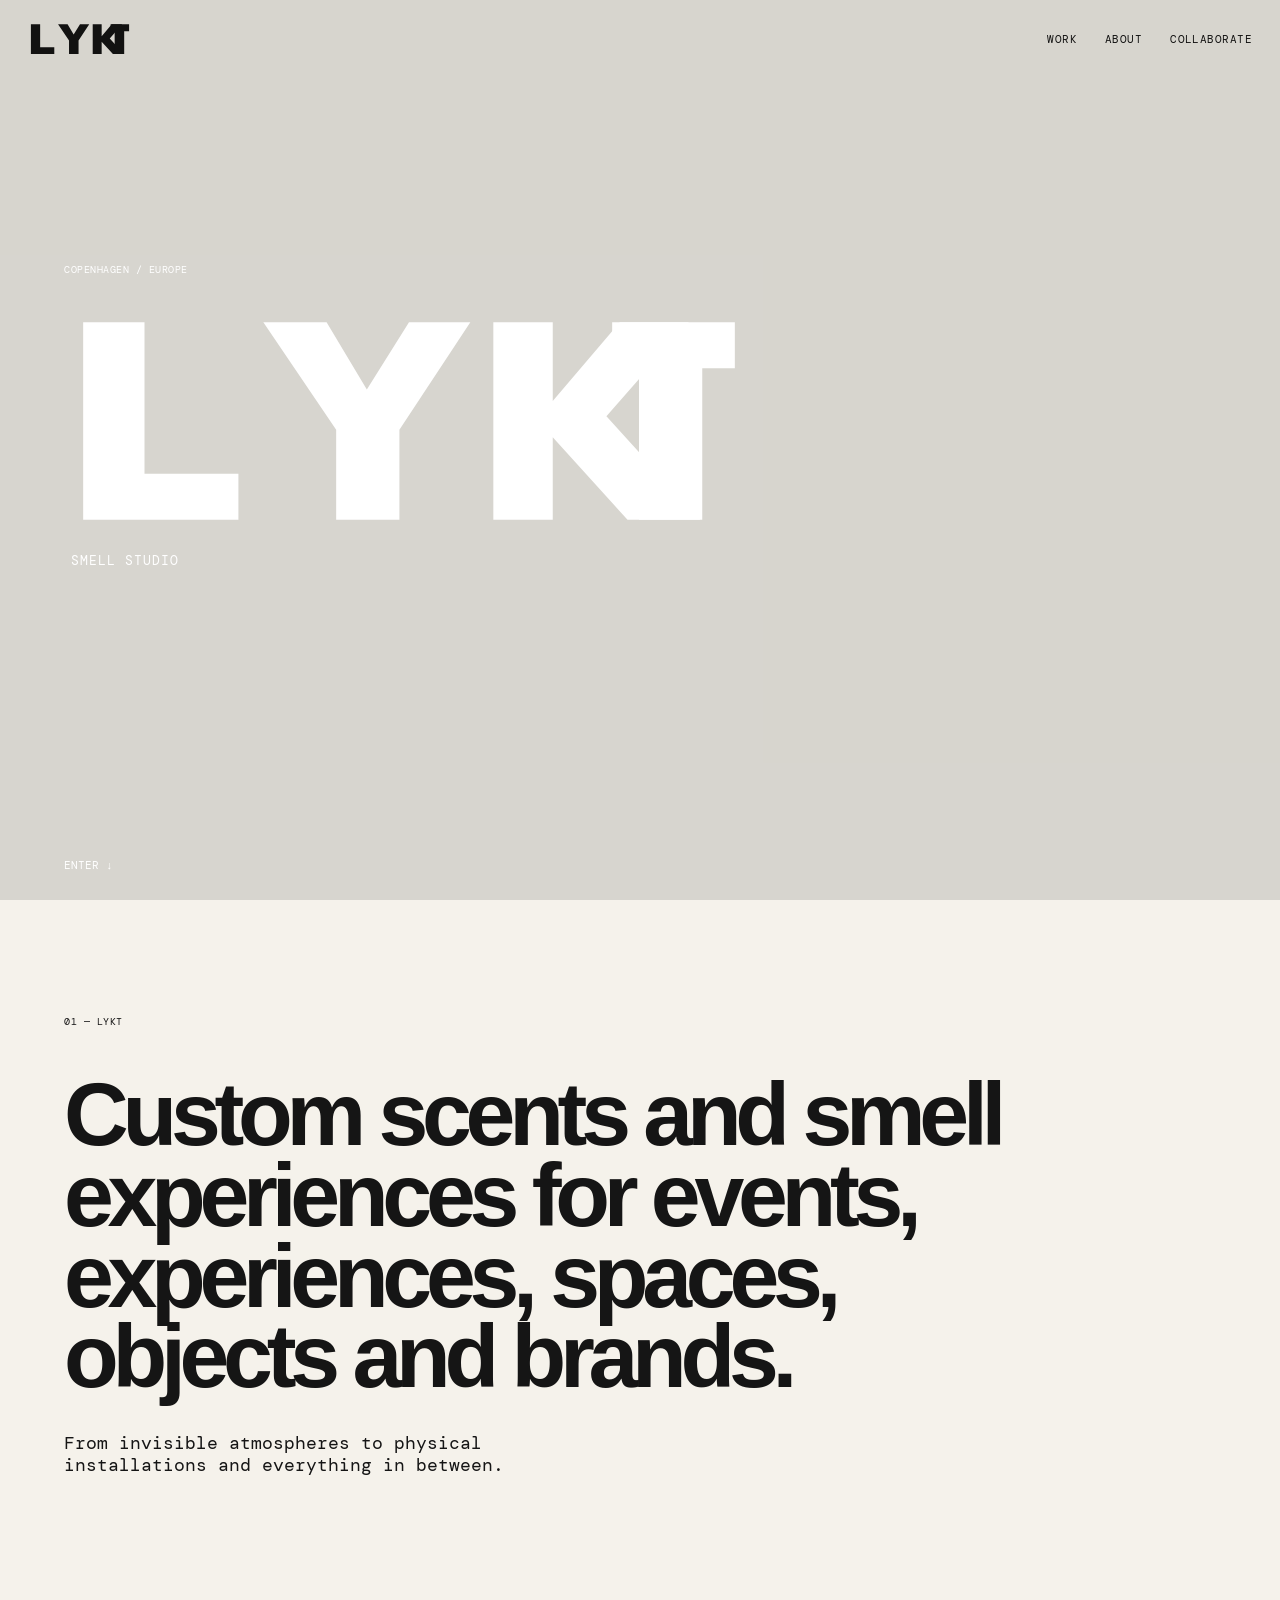
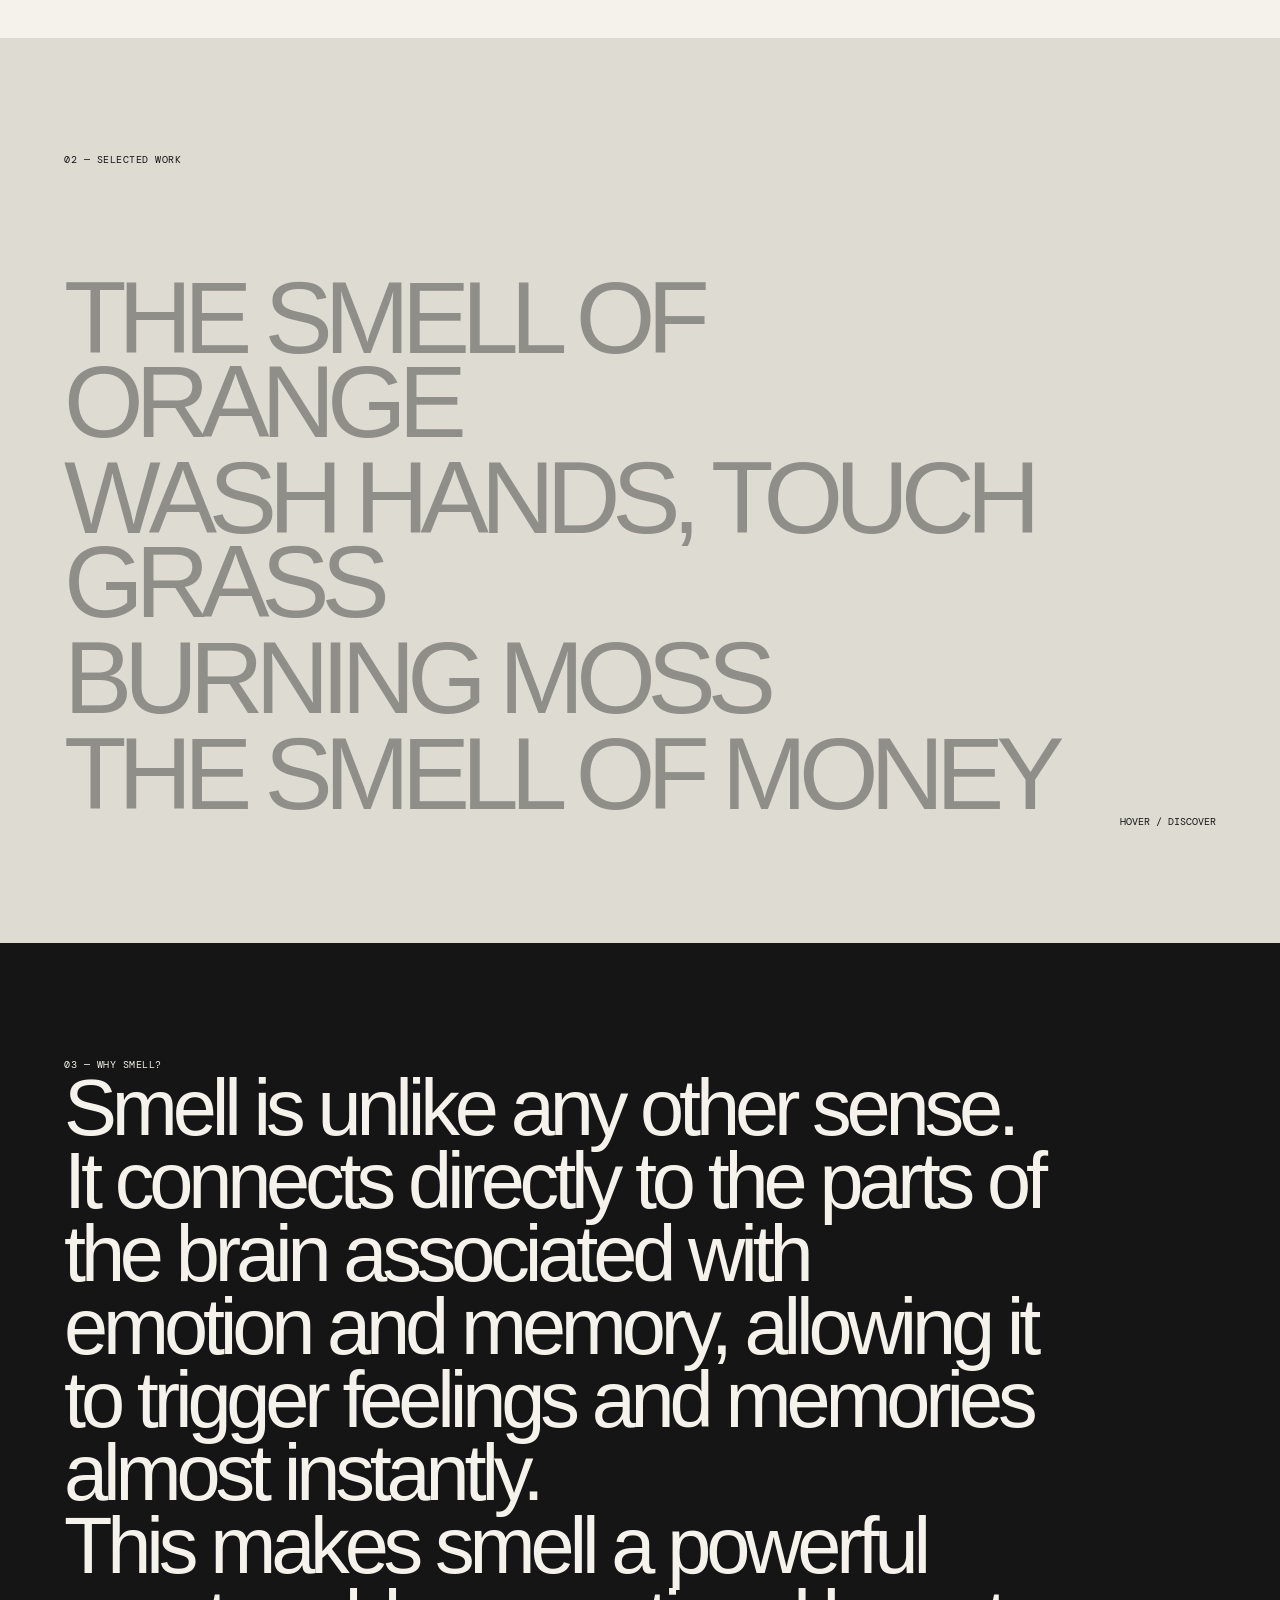
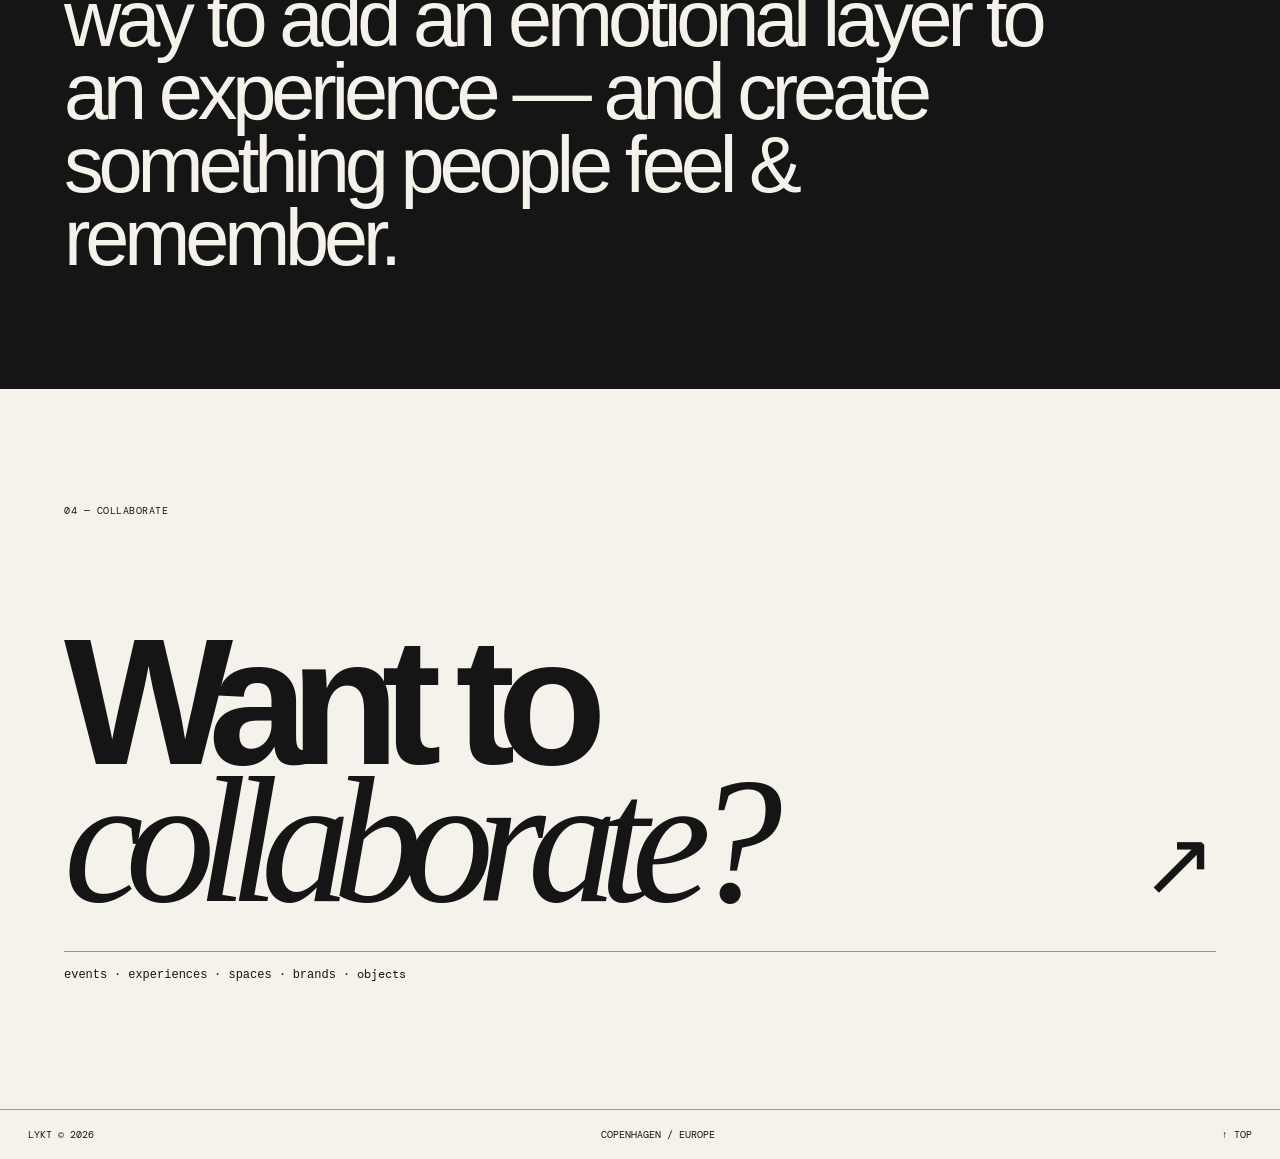
==== commit c2dc1667: "Try slimmer LYKT logo direction based on exploration 7" ====
--- a/index.html
+++ b/index.html
@@ -1,9 +1,9 @@
 <!doctype html>
 <html lang="en"><head><meta charset="UTF-8"><meta name="viewport" content="width=device-width,initial-scale=1"><meta name="description" content="LYKT — custom scents and smell experiences for events, experiences, spaces, objects and brands."><title>LYKT — Smell design</title><link rel="preconnect" href="https://fonts.googleapis.com"><link rel="preconnect" href="https://fonts.gstatic.com" crossorigin><link href="https://fonts.googleapis.com/css2?family=DM+Mono:wght@400;500&display=swap" rel="stylesheet"><link rel="stylesheet" href="styles.css"></head>
 <body>
-<header class="header"><a class="logo" href="#top" aria-label="LYKT home"><svg class="logo-mark" viewBox="0 0 420 120" role="img" aria-label="LYKT"><path d="M8 8 H54 V87 H115 V112 H8 Z"/><path d="M122 8 H164 L190 48 L217 8 H258 L212 69 V112 H166 V69 Z"/><path d="M266 8 H309 V52 L347 8 H394 L346 58 L401 112 H349 L309 70 V112 H266 Z"/><path d="M323 8 H414 V34 H386 V112 H342 V34 H323 Z"/></svg></a><nav><a href="#work">WORK</a><a href="#about">ABOUT</a><a href="collaborate.html">COLLABORATE</a></nav><button class="menu" aria-label="menu">☰</button></header>
+<header class="header"><a class="logo" href="#top" aria-label="LYKT home"><svg class="logo-mark" viewBox="0 0 360 120" role="img" aria-label="LYKT"><path d="M10 8 H42 V87 H91 V111 H10 Z"/><path d="M104 8 H137 L158 43 L180 8 H212 L175 64 V111 H142 V64 Z"/><path d="M224 8 H255 V49 L290 8 H326 L283 57 L332 111 H294 L255 68 V111 H224 Z"/><path d="M286 8 H350 V32 H333 V111 H300 V32 H286 Z"/></svg></a><nav><a href="#work">WORK</a><a href="#about">ABOUT</a><a href="collaborate.html">COLLABORATE</a></nav><button class="menu" aria-label="menu">☰</button></header>
 <main id="top">
-<section class="entry" id="entry"><video class="entry-video" autoplay muted loop playsinline preload="auto"><source src="Untitled%20design%20%281%29.mp4" type="video/mp4"></video><div class="entry-shade"></div><div class="entry-copy"><span class="tiny">COPENHAGEN / EUROPE</span><svg class="entry-logo" viewBox="0 0 420 120" aria-label="LYKT"><path d="M8 8 H54 V87 H115 V112 H8 Z"/><path d="M122 8 H164 L190 48 L217 8 H258 L212 69 V112 H166 V69 Z"/><path d="M266 8 H309 V52 L347 8 H394 L346 58 L401 112 H349 L309 70 V112 H266 Z"/><path d="M323 8 H414 V34 H386 V112 H342 V34 H323 Z"/></svg><p>smell studio</p></div><div class="entry-cursor-text">move me</div><a class="enter-link" href="#intro">ENTER ↓</a></section>
+<section class="entry" id="entry"><video class="entry-video" autoplay muted loop playsinline preload="auto"><source src="Untitled%20design%20%281%29.mp4" type="video/mp4"></video><div class="entry-shade"></div><div class="entry-copy"><span class="tiny">COPENHAGEN / EUROPE</span><svg class="entry-logo" viewBox="0 0 360 120" aria-label="LYKT"><path d="M10 8 H42 V87 H91 V111 H10 Z"/><path d="M104 8 H137 L158 43 L180 8 H212 L175 64 V111 H142 V64 Z"/><path d="M224 8 H255 V49 L290 8 H326 L283 57 L332 111 H294 L255 68 V111 H224 Z"/><path d="M286 8 H350 V32 H333 V111 H300 V32 H286 Z"/></svg><p>smell studio</p></div><div class="entry-cursor-text">move me</div><a class="enter-link" href="#intro">ENTER ↓</a></section>
 <section class="intro" id="intro"><div class="tiny">01 — LYKT</div><div class="intro-inner"><h2>Custom scents and smell experiences for events, experiences, spaces, objects and brands.</h2><p>From invisible atmospheres to physical installations and everything in between.</p></div></section>
 <section class="work" id="work"><div class="tiny">02 — SELECTED WORK</div><div class="work-layout"><div class="project-list"><button class="project" data-project="orange">THE SMELL OF ORANGE</button><button class="project" data-project="grass">WASH HANDS, TOUCH GRASS</button><button class="project" data-project="moss">BURNING MOSS</button><button class="project" data-project="money">THE SMELL OF MONEY</button></div><div class="work-note">hover / discover</div></div><div class="hover-gallery" aria-hidden="true"></div></section>
 <section class="why" id="about"><div class="tiny">03 — WHY SMELL?</div><div class="why-copy"><p>Smell is unlike any other sense. It connects directly to the parts of the brain associated with emotion and memory, allowing it to trigger feelings and memories almost instantly.</p><p>This makes smell a powerful way to add an emotional layer to an experience — and create something people feel &amp; remember.</p></div></section>
--- a/styles.css
+++ b/styles.css
@@ -1 +1 @@
-*{box-sizing:border-box}html{scroll-behavior:smooth}body{margin:0;background:#f5f2eb;color:#151515;font-family:Arial,sans-serif}a{color:inherit;text-decoration:none}button{font:inherit}.header{position:fixed;z-index:20;top:0;left:0;width:100%;padding:22px 28px;display:flex;justify-content:space-between;align-items:center;mix-blend-mode:multiply}.logo{display:block;width:92px}.logo-mark,.entry-logo{display:block;fill:none;stroke:currentColor;stroke-width:4.2;stroke-linecap:round;stroke-linejoin:round}.header nav{display:flex;gap:28px;font:11px 'DM Mono',monospace;letter-spacing:.04em}.header nav a:hover{text-decoration:underline}.menu{display:none;border:0;background:none}.entry{height:100svh;position:relative;overflow:hidden;color:#fff}.entry-video{position:absolute;width:100%;height:100%;object-fit:cover}.entry-shade{position:absolute;inset:0;background:rgba(0,0,0,.12)}.entry-copy{position:absolute;left:5vw;top:46%;transform:translateY(-50%)}.entry-logo{width:min(52vw,640px);stroke-width:3.4;margin:30px 0 15px}.entry-copy p{font:13px 'DM Mono',monospace;text-transform:uppercase;margin:0 0 0 7px;letter-spacing:.08em}.entry-copy .tiny{color:#fff}.tiny{font:10px 'DM Mono',monospace;letter-spacing:.05em}.entry-cursor-text{position:fixed;z-index:30;display:none;pointer-events:none;font:10px 'DM Mono',monospace;text-transform:uppercase;border:1px solid #fff;border-radius:50px;padding:7px 10px;mix-blend-mode:difference}.enter-link{position:absolute;bottom:28px;left:5vw;font:11px 'DM Mono',monospace}.intro,.work,.why,.collaborate{padding:115px 5vw}.intro{min-height:82vh;display:flex;flex-direction:column}.intro-inner{max-width:1000px;margin:auto 0}.intro h2{font-size:clamp(42px,7vw,105px);line-height:.9;letter-spacing:-.07em;font-weight:600;margin:0}.intro-inner p{font:18px/1.25 'DM Mono',monospace;max-width:540px;margin:35px 0 0}.work{position:relative;background:#dedbd3;min-height:100vh;overflow:hidden}.work-layout{display:flex;justify-content:space-between;align-items:flex-end;margin-top:110px;position:relative;z-index:2}.project-list{display:flex;flex-direction:column;align-items:flex-start;max-width:1000px}.project{background:none;border:0;padding:0;margin:0 0 12px;font-size:clamp(45px,8vw,120px);line-height:.82;letter-spacing:-.08em;text-align:left;cursor:pointer;transition:opacity .4s ease,transform .5s cubic-bezier(.22,.61,.36,1);opacity:.35}.project:hover,.project.active{opacity:1;transform:translateX(10px)}.work-note{font:10px 'DM Mono',monospace;text-transform:uppercase;text-align:right}.hover-gallery{position:absolute;inset:0;pointer-events:none;overflow:hidden;z-index:1}.floating-media{position:absolute;display:block;object-fit:cover;box-shadow:0 10px 35px rgba(0,0,0,.10);opacity:0;filter:blur(4px);transform:translateY(18px) scale(.99);transition:opacity 2.8s cubic-bezier(.22,.61,.36,1),filter 2.8s ease,transform 3.2s cubic-bezier(.16,1,.3,1);will-change:opacity,filter,transform}.floating-media.show{opacity:1;filter:blur(0);transform:translateY(0) scale(1)}.floating-media.v{object-fit:cover}.why{min-height:78vh;background:#151515;color:#f5f2eb;display:flex;flex-direction:column}.why-copy{margin:auto 0;max-width:980px}.why-copy p{font-size:clamp(40px,6.2vw,92px);line-height:.92;letter-spacing:-.065em;margin:0}.collaborate{min-height:80vh;display:flex;flex-direction:column}.collab-inner{margin:auto 0 30px;display:flex;justify-content:space-between;align-items:flex-end}.collab-inner h2{font-size:clamp(80px,14vw,205px);line-height:.76;letter-spacing:-.1em;margin:0}.collab-inner em{font-family:Georgia,serif;font-weight:400}.big-arrow{font-size:90px;line-height:1}.collab-tease{font:12px 'DM Mono',monospace;border-top:1px solid #999;padding-top:14px}.collab-tease strong{font-weight:500}footer{padding:18px 28px;border-top:1px solid #999;display:flex;justify-content:space-between;font:10px 'DM Mono',monospace}@media(max-width:800px){.header{padding:17px 18px}.logo{width:78px}.header nav{display:none}.menu{display:block}.intro,.work,.why,.collaborate{padding:75px 18px}.entry-copy{left:18px}.entry-logo{width:78vw}.intro{min-height:74vh}.intro h2{font-size:13vw}.intro-inner p{font-size:14px}.work{min-height:92vh}.work-layout{margin-top:60px}.project{font-size:12vw;margin-bottom:15px;position:relative;z-index:3}.work-note{display:none}.hover-gallery{overflow:hidden}.floating-media{height:auto!important;max-height:none!important;object-fit:contain!important;box-shadow:0 8px 26px rgba(0,0,0,.09)}.floating-media.v{height:auto!important;object-fit:contain!important}.why-copy p{font-size:12vw}.collab-inner{margin-top:35vh}.collab-inner h2{font-size:20vw}.big-arrow{font-size:50px}footer{padding:15px 18px}footer span:nth-child(2){display:none}}
+*{box-sizing:border-box}html{scroll-behavior:smooth}body{margin:0;background:#f5f2eb;color:#151515;font-family:Arial,sans-serif}a{color:inherit;text-decoration:none}button{font:inherit}.header{position:fixed;z-index:20;top:0;left:0;width:100%;padding:22px 28px;display:flex;justify-content:space-between;align-items:center;mix-blend-mode:multiply}.logo{display:block;width:104px}.logo-mark,.entry-logo{display:block;fill:currentColor;stroke:none}.header nav{display:flex;gap:28px;font:11px 'DM Mono',monospace;letter-spacing:.04em}.header nav a:hover{text-decoration:underline}.menu{display:none;border:0;background:none}.entry{height:100svh;position:relative;overflow:hidden;color:#fff}.entry-video{position:absolute;width:100%;height:100%;object-fit:cover}.entry-shade{position:absolute;inset:0;background:rgba(0,0,0,.12)}.entry-copy{position:absolute;left:5vw;top:46%;transform:translateY(-50%)}.entry-logo{width:min(56vw,690px);margin:30px 0 15px}.entry-copy p{font:13px 'DM Mono',monospace;text-transform:uppercase;margin:0 0 0 7px;letter-spacing:.08em}.entry-copy .tiny{color:#fff}.tiny{font:10px 'DM Mono',monospace;letter-spacing:.05em}.entry-cursor-text{position:fixed;z-index:30;display:none;pointer-events:none;font:10px 'DM Mono',monospace;text-transform:uppercase;border:1px solid #fff;border-radius:50px;padding:7px 10px;mix-blend-mode:difference}.enter-link{position:absolute;bottom:28px;left:5vw;font:11px 'DM Mono',monospace}.intro,.work,.why,.collaborate{padding:115px 5vw}.intro{min-height:82vh;display:flex;flex-direction:column}.intro-inner{max-width:1000px;margin:auto 0}.intro h2{font-size:clamp(42px,7vw,105px);line-height:.9;letter-spacing:-.07em;font-weight:600;margin:0}.intro-inner p{font:18px/1.25 'DM Mono',monospace;max-width:540px;margin:35px 0 0}.work{position:relative;background:#dedbd3;min-height:100vh;overflow:hidden}.work-layout{display:flex;justify-content:space-between;align-items:flex-end;margin-top:110px;position:relative;z-index:2}.project-list{display:flex;flex-direction:column;align-items:flex-start;max-width:1000px}.project{background:none;border:0;padding:0;margin:0 0 12px;font-size:clamp(45px,8vw,120px);line-height:.82;letter-spacing:-.08em;text-align:left;cursor:pointer;transition:opacity .4s ease,transform .5s cubic-bezier(.22,.61,.36,1);opacity:.35}.project:hover,.project.active{opacity:1;transform:translateX(10px)}.work-note{font:10px 'DM Mono',monospace;text-transform:uppercase;text-align:right}.hover-gallery{position:absolute;inset:0;pointer-events:none;overflow:hidden;z-index:1}.floating-media{position:absolute;display:block;object-fit:cover;box-shadow:0 10px 35px rgba(0,0,0,.10);opacity:0;filter:blur(4px);transform:translateY(18px) scale(.99);transition:opacity 2.8s cubic-bezier(.22,.61,.36,1),filter 2.8s ease,transform 3.2s cubic-bezier(.16,1,.3,1);will-change:opacity,filter,transform}.floating-media.show{opacity:1;filter:blur(0);transform:translateY(0) scale(1)}.floating-media.v{object-fit:cover}.why{min-height:78vh;background:#151515;color:#f5f2eb;display:flex;flex-direction:column}.why-copy{margin:auto 0;max-width:980px}.why-copy p{font-size:clamp(40px,6.2vw,92px);line-height:.92;letter-spacing:-.065em;margin:0}.collaborate{min-height:80vh;display:flex;flex-direction:column}.collab-inner{margin:auto 0 30px;display:flex;justify-content:space-between;align-items:flex-end}.collab-inner h2{font-size:clamp(80px,14vw,205px);line-height:.76;letter-spacing:-.1em;margin:0}.collab-inner em{font-family:Georgia,serif;font-weight:400}.big-arrow{font-size:90px;line-height:1}.collab-tease{font:12px 'DM Mono',monospace;border-top:1px solid #999;padding-top:14px}.collab-tease strong{font-weight:500}footer{padding:18px 28px;border-top:1px solid #999;display:flex;justify-content:space-between;font:10px 'DM Mono',monospace}@media(max-width:800px){.header{padding:17px 18px}.logo{width:86px}.header nav{display:none}.menu{display:block}.intro,.work,.why,.collaborate{padding:75px 18px}.entry-copy{left:18px}.entry-logo{width:82vw}.intro{min-height:74vh}.intro h2{font-size:13vw}.intro-inner p{font-size:14px}.work{min-height:92vh}.work-layout{margin-top:60px}.project{font-size:12vw;margin-bottom:15px;position:relative;z-index:3}.work-note{display:none}.hover-gallery{overflow:hidden}.floating-media{height:auto!important;max-height:none!important;object-fit:contain!important;box-shadow:0 8px 26px rgba(0,0,0,.09)}.floating-media.v{height:auto!important;object-fit:contain!important}.why-copy p{font-size:12vw}.collab-inner{margin-top:35vh}.collab-inner h2{font-size:20vw}.big-arrow{font-size:50px}footer{padding:15px 18px}footer span:nth-child(2){display:none}}
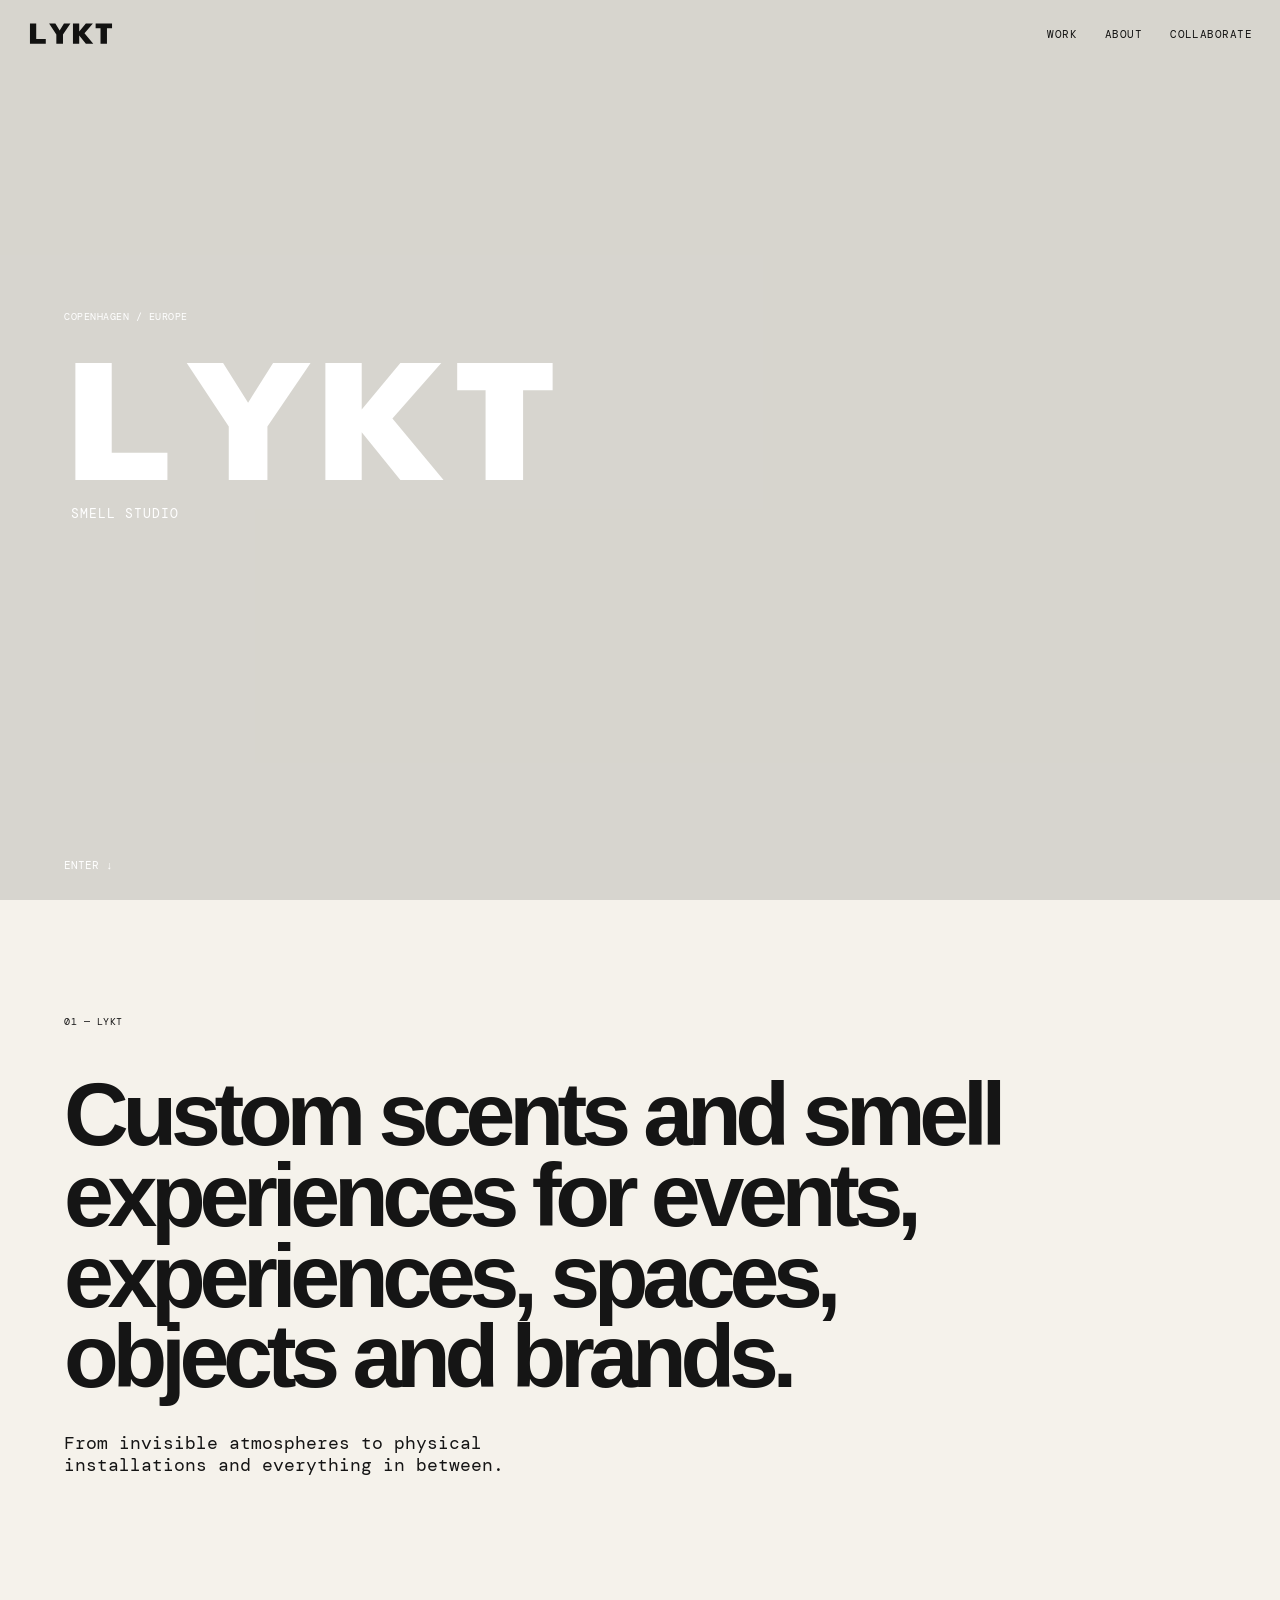
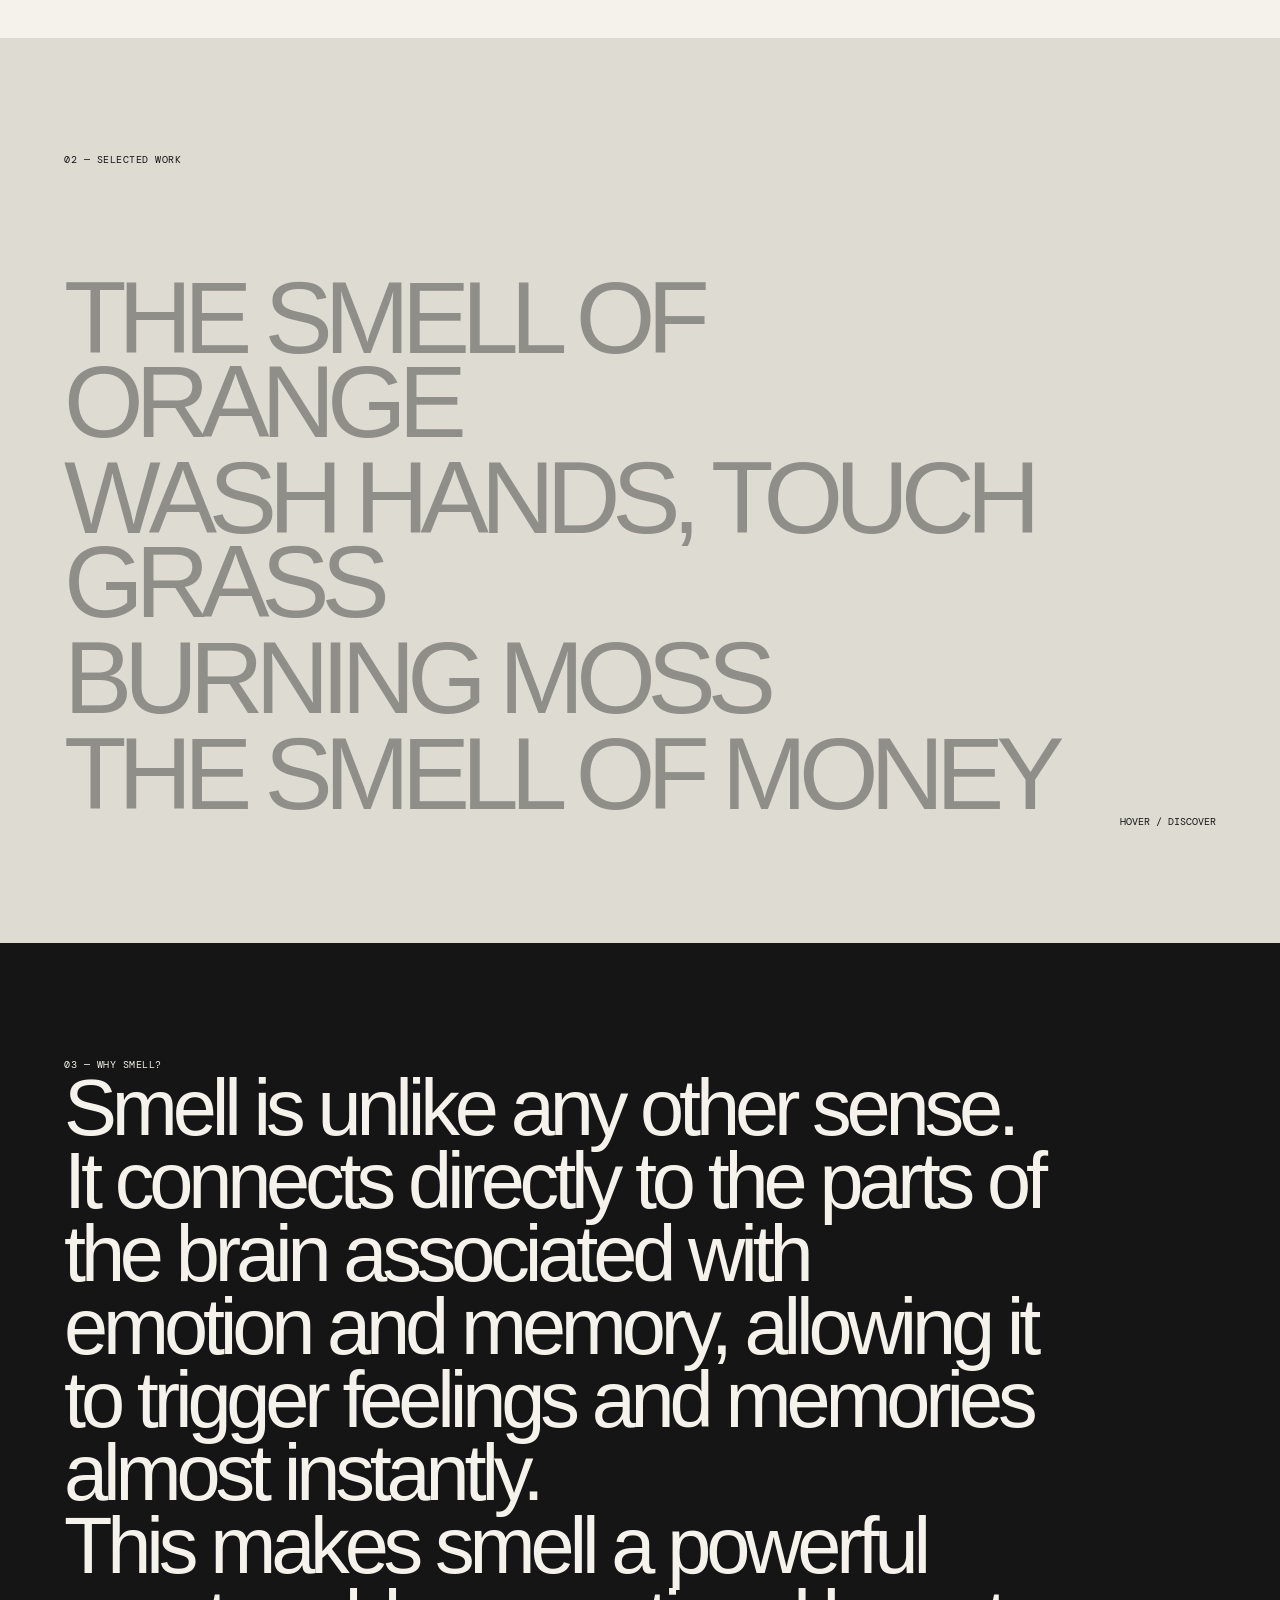
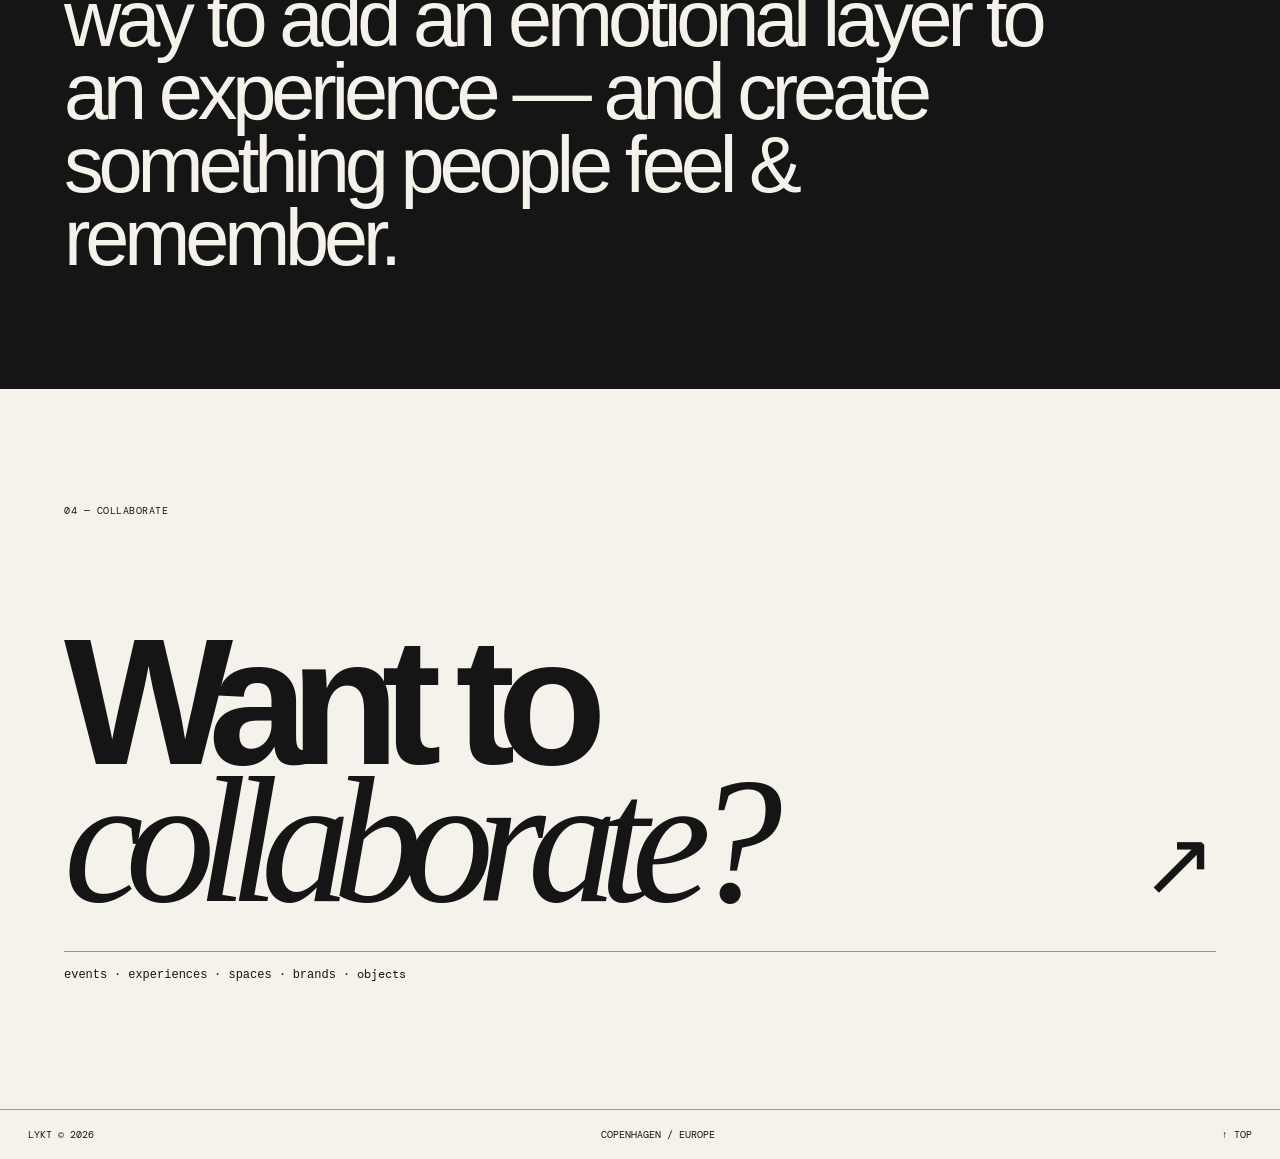
==== commit 5bbe082b: "Fix LYKT wordmark spacing and separate K/T" ====
--- a/index.html
+++ b/index.html
@@ -1,11 +1,11 @@
 <!doctype html>
 <html lang="en"><head><meta charset="UTF-8"><meta name="viewport" content="width=device-width,initial-scale=1"><meta name="description" content="LYKT — custom scents and smell experiences for events, experiences, spaces, objects and brands."><title>LYKT — Smell design</title><link rel="preconnect" href="https://fonts.googleapis.com"><link rel="preconnect" href="https://fonts.gstatic.com" crossorigin><link href="https://fonts.googleapis.com/css2?family=DM+Mono:wght@400;500&display=swap" rel="stylesheet"><link rel="stylesheet" href="styles.css"></head>
 <body>
-<header class="header"><a class="logo" href="#top" aria-label="LYKT home"><svg class="logo-mark" viewBox="0 0 360 120" role="img" aria-label="LYKT"><path d="M10 8 H42 V87 H91 V111 H10 Z"/><path d="M104 8 H137 L158 43 L180 8 H212 L175 64 V111 H142 V64 Z"/><path d="M224 8 H255 V49 L290 8 H326 L283 57 L332 111 H294 L255 68 V111 H224 Z"/><path d="M286 8 H350 V32 H333 V111 H300 V32 H286 Z"/></svg></a><nav><a href="#work">WORK</a><a href="#about">ABOUT</a><a href="collaborate.html">COLLABORATE</a></nav><button class="menu" aria-label="menu">☰</button></header>
+<header class="header"><a class="logo" href="#top" aria-label="LYKT home"><svg class="logo-mark" viewBox="0 0 440 120" role="img" aria-label="LYKT"><path d="M10 8 H42 V87 H91 V111 H10 Z"/><path d="M108 8 H140 L162 43 L184 8 H217 L179 64 V111 H145 V64 Z"/><path d="M230 8 H262 V49 L296 8 H332 L289 57 L334 111 H296 L262 69 V111 H230 Z"/><path d="M346 8 H430 V32 H404 V111 H371 V32 H346 Z"/></svg></a><nav><a href="#work">WORK</a><a href="#about">ABOUT</a><a href="collaborate.html">COLLABORATE</a></nav><button class="menu" aria-label="menu">☰</button></header>
 <main id="top">
-<section class="entry" id="entry"><video class="entry-video" autoplay muted loop playsinline preload="auto"><source src="Untitled%20design%20%281%29.mp4" type="video/mp4"></video><div class="entry-shade"></div><div class="entry-copy"><span class="tiny">COPENHAGEN / EUROPE</span><svg class="entry-logo" viewBox="0 0 360 120" aria-label="LYKT"><path d="M10 8 H42 V87 H91 V111 H10 Z"/><path d="M104 8 H137 L158 43 L180 8 H212 L175 64 V111 H142 V64 Z"/><path d="M224 8 H255 V49 L290 8 H326 L283 57 L332 111 H294 L255 68 V111 H224 Z"/><path d="M286 8 H350 V32 H333 V111 H300 V32 H286 Z"/></svg><p>smell studio</p></div><div class="entry-cursor-text">move me</div><a class="enter-link" href="#intro">ENTER ↓</a></section>
+<section class="entry" id="entry"><video class="entry-video" autoplay muted loop playsinline preload="auto"><source src="Untitled%20design%20%281%29.mp4" type="video/mp4"></video><div class="entry-shade"></div><div class="entry-copy"><span class="tiny">COPENHAGEN / EUROPE</span><svg class="entry-logo" viewBox="0 0 440 120" aria-label="LYKT"><path d="M10 8 H42 V87 H91 V111 H10 Z"/><path d="M108 8 H140 L162 43 L184 8 H217 L179 64 V111 H145 V64 Z"/><path d="M230 8 H262 V49 L296 8 H332 L289 57 L334 111 H296 L262 69 V111 H230 Z"/><path d="M346 8 H430 V32 H404 V111 H371 V32 H346 Z"/></svg><p>smell studio</p></div><div class="entry-cursor-text">move me</div><a class="enter-link" href="#intro">ENTER ↓</a></section>
 <section class="intro" id="intro"><div class="tiny">01 — LYKT</div><div class="intro-inner"><h2>Custom scents and smell experiences for events, experiences, spaces, objects and brands.</h2><p>From invisible atmospheres to physical installations and everything in between.</p></div></section>
 <section class="work" id="work"><div class="tiny">02 — SELECTED WORK</div><div class="work-layout"><div class="project-list"><button class="project" data-project="orange">THE SMELL OF ORANGE</button><button class="project" data-project="grass">WASH HANDS, TOUCH GRASS</button><button class="project" data-project="moss">BURNING MOSS</button><button class="project" data-project="money">THE SMELL OF MONEY</button></div><div class="work-note">hover / discover</div></div><div class="hover-gallery" aria-hidden="true"></div></section>
 <section class="why" id="about"><div class="tiny">03 — WHY SMELL?</div><div class="why-copy"><p>Smell is unlike any other sense. It connects directly to the parts of the brain associated with emotion and memory, allowing it to trigger feelings and memories almost instantly.</p><p>This makes smell a powerful way to add an emotional layer to an experience — and create something people feel &amp; remember.</p></div></section>
 <section class="collaborate"><div class="tiny">04 — COLLABORATE</div><div class="collab-inner"><h2>Want to<br><em>collaborate?</em></h2><a class="big-arrow" href="collaborate.html">↗</a></div><p class="collab-tease"><strong>events</strong> · <strong>experiences</strong> · <strong>spaces</strong> · <strong>brands</strong> · objects</p></section>
-</main><footer><span>LYKT © 2026</span><span>COPENHAGEN / EUROPE</span><a href="#top">↑ TOP</a></footer><script src="script.js"></script></body></html>
+</main><footer><span>LYKT © 2026</span><span>COPENHAGEN / EUROPE</span><a href="#top">↑ TOP</a></footer><script src="script.js"></script></body></html>
--- a/styles.css
+++ b/styles.css
@@ -1 +1 @@
-*{box-sizing:border-box}html{scroll-behavior:smooth}body{margin:0;background:#f5f2eb;color:#151515;font-family:Arial,sans-serif}a{color:inherit;text-decoration:none}button{font:inherit}.header{position:fixed;z-index:20;top:0;left:0;width:100%;padding:22px 28px;display:flex;justify-content:space-between;align-items:center;mix-blend-mode:multiply}.logo{display:block;width:104px}.logo-mark,.entry-logo{display:block;fill:currentColor;stroke:none}.header nav{display:flex;gap:28px;font:11px 'DM Mono',monospace;letter-spacing:.04em}.header nav a:hover{text-decoration:underline}.menu{display:none;border:0;background:none}.entry{height:100svh;position:relative;overflow:hidden;color:#fff}.entry-video{position:absolute;width:100%;height:100%;object-fit:cover}.entry-shade{position:absolute;inset:0;background:rgba(0,0,0,.12)}.entry-copy{position:absolute;left:5vw;top:46%;transform:translateY(-50%)}.entry-logo{width:min(56vw,690px);margin:30px 0 15px}.entry-copy p{font:13px 'DM Mono',monospace;text-transform:uppercase;margin:0 0 0 7px;letter-spacing:.08em}.entry-copy .tiny{color:#fff}.tiny{font:10px 'DM Mono',monospace;letter-spacing:.05em}.entry-cursor-text{position:fixed;z-index:30;display:none;pointer-events:none;font:10px 'DM Mono',monospace;text-transform:uppercase;border:1px solid #fff;border-radius:50px;padding:7px 10px;mix-blend-mode:difference}.enter-link{position:absolute;bottom:28px;left:5vw;font:11px 'DM Mono',monospace}.intro,.work,.why,.collaborate{padding:115px 5vw}.intro{min-height:82vh;display:flex;flex-direction:column}.intro-inner{max-width:1000px;margin:auto 0}.intro h2{font-size:clamp(42px,7vw,105px);line-height:.9;letter-spacing:-.07em;font-weight:600;margin:0}.intro-inner p{font:18px/1.25 'DM Mono',monospace;max-width:540px;margin:35px 0 0}.work{position:relative;background:#dedbd3;min-height:100vh;overflow:hidden}.work-layout{display:flex;justify-content:space-between;align-items:flex-end;margin-top:110px;position:relative;z-index:2}.project-list{display:flex;flex-direction:column;align-items:flex-start;max-width:1000px}.project{background:none;border:0;padding:0;margin:0 0 12px;font-size:clamp(45px,8vw,120px);line-height:.82;letter-spacing:-.08em;text-align:left;cursor:pointer;transition:opacity .4s ease,transform .5s cubic-bezier(.22,.61,.36,1);opacity:.35}.project:hover,.project.active{opacity:1;transform:translateX(10px)}.work-note{font:10px 'DM Mono',monospace;text-transform:uppercase;text-align:right}.hover-gallery{position:absolute;inset:0;pointer-events:none;overflow:hidden;z-index:1}.floating-media{position:absolute;display:block;object-fit:cover;box-shadow:0 10px 35px rgba(0,0,0,.10);opacity:0;filter:blur(4px);transform:translateY(18px) scale(.99);transition:opacity 2.8s cubic-bezier(.22,.61,.36,1),filter 2.8s ease,transform 3.2s cubic-bezier(.16,1,.3,1);will-change:opacity,filter,transform}.floating-media.show{opacity:1;filter:blur(0);transform:translateY(0) scale(1)}.floating-media.v{object-fit:cover}.why{min-height:78vh;background:#151515;color:#f5f2eb;display:flex;flex-direction:column}.why-copy{margin:auto 0;max-width:980px}.why-copy p{font-size:clamp(40px,6.2vw,92px);line-height:.92;letter-spacing:-.065em;margin:0}.collaborate{min-height:80vh;display:flex;flex-direction:column}.collab-inner{margin:auto 0 30px;display:flex;justify-content:space-between;align-items:flex-end}.collab-inner h2{font-size:clamp(80px,14vw,205px);line-height:.76;letter-spacing:-.1em;margin:0}.collab-inner em{font-family:Georgia,serif;font-weight:400}.big-arrow{font-size:90px;line-height:1}.collab-tease{font:12px 'DM Mono',monospace;border-top:1px solid #999;padding-top:14px}.collab-tease strong{font-weight:500}footer{padding:18px 28px;border-top:1px solid #999;display:flex;justify-content:space-between;font:10px 'DM Mono',monospace}@media(max-width:800px){.header{padding:17px 18px}.logo{width:86px}.header nav{display:none}.menu{display:block}.intro,.work,.why,.collaborate{padding:75px 18px}.entry-copy{left:18px}.entry-logo{width:82vw}.intro{min-height:74vh}.intro h2{font-size:13vw}.intro-inner p{font-size:14px}.work{min-height:92vh}.work-layout{margin-top:60px}.project{font-size:12vw;margin-bottom:15px;position:relative;z-index:3}.work-note{display:none}.hover-gallery{overflow:hidden}.floating-media{height:auto!important;max-height:none!important;object-fit:contain!important;box-shadow:0 8px 26px rgba(0,0,0,.09)}.floating-media.v{height:auto!important;object-fit:contain!important}.why-copy p{font-size:12vw}.collab-inner{margin-top:35vh}.collab-inner h2{font-size:20vw}.big-arrow{font-size:50px}footer{padding:15px 18px}footer span:nth-child(2){display:none}}
+*{box-sizing:border-box}html{scroll-behavior:smooth}body{margin:0;background:#f5f2eb;color:#151515;font-family:Arial,sans-serif}a{color:inherit;text-decoration:none}button{font:inherit}.header{position:fixed;z-index:20;top:0;left:0;width:100%;padding:22px 28px;display:flex;justify-content:space-between;align-items:center;mix-blend-mode:multiply}.logo{display:block;width:86px}.logo-mark,.entry-logo{display:block;fill:currentColor;stroke:none}.header nav{display:flex;gap:28px;font:11px 'DM Mono',monospace;letter-spacing:.04em}.header nav a:hover{text-decoration:underline}.menu{display:none;border:0;background:none}.entry{height:100svh;position:relative;overflow:hidden;color:#fff}.entry-video{position:absolute;width:100%;height:100%;object-fit:cover}.entry-shade{position:absolute;inset:0;background:rgba(0,0,0,.12)}.entry-copy{position:absolute;left:5vw;top:46%;transform:translateY(-50%)}.entry-logo{width:min(42vw,500px);margin:30px 0 15px}.entry-copy p{font:13px 'DM Mono',monospace;text-transform:uppercase;margin:0 0 0 7px;letter-spacing:.08em}.entry-copy .tiny{color:#fff}.tiny{font:10px 'DM Mono',monospace;letter-spacing:.05em}.entry-cursor-text{position:fixed;z-index:30;display:none;pointer-events:none;font:10px 'DM Mono',monospace;text-transform:uppercase;border:1px solid #fff;border-radius:50px;padding:7px 10px;mix-blend-mode:difference}.enter-link{position:absolute;bottom:28px;left:5vw;font:11px 'DM Mono',monospace}.intro,.work,.why,.collaborate{padding:115px 5vw}.intro{min-height:82vh;display:flex;flex-direction:column}.intro-inner{max-width:1000px;margin:auto 0}.intro h2{font-size:clamp(42px,7vw,105px);line-height:.9;letter-spacing:-.07em;font-weight:600;margin:0}.intro-inner p{font:18px/1.25 'DM Mono',monospace;max-width:540px;margin:35px 0 0}.work{position:relative;background:#dedbd3;min-height:100vh;overflow:hidden}.work-layout{display:flex;justify-content:space-between;align-items:flex-end;margin-top:110px;position:relative;z-index:2}.project-list{display:flex;flex-direction:column;align-items:flex-start;max-width:1000px}.project{background:none;border:0;padding:0;margin:0 0 12px;font-size:clamp(45px,8vw,120px);line-height:.82;letter-spacing:-.08em;text-align:left;cursor:pointer;transition:opacity .4s ease,transform .5s cubic-bezier(.22,.61,.36,1);opacity:.35}.project:hover,.project.active{opacity:1;transform:translateX(10px)}.work-note{font:10px 'DM Mono',monospace;text-transform:uppercase;text-align:right}.hover-gallery{position:absolute;inset:0;pointer-events:none;overflow:hidden;z-index:1}.floating-media{position:absolute;display:block;object-fit:cover;box-shadow:0 10px 35px rgba(0,0,0,.10);opacity:0;filter:blur(4px);transform:translateY(18px) scale(.99);transition:opacity 2.8s cubic-bezier(.22,.61,.36,1),filter 2.8s ease,transform 3.2s cubic-bezier(.16,1,.3,1);will-change:opacity,filter,transform}.floating-media.show{opacity:1;filter:blur(0);transform:translateY(0) scale(1)}.floating-media.v{object-fit:cover}.why{min-height:78vh;background:#151515;color:#f5f2eb;display:flex;flex-direction:column}.why-copy{margin:auto 0;max-width:980px}.why-copy p{font-size:clamp(40px,6.2vw,92px);line-height:.92;letter-spacing:-.065em;margin:0}.collaborate{min-height:80vh;display:flex;flex-direction:column}.collab-inner{margin:auto 0 30px;display:flex;justify-content:space-between;align-items:flex-end}.collab-inner h2{font-size:clamp(80px,14vw,205px);line-height:.76;letter-spacing:-.1em;margin:0}.collab-inner em{font-family:Georgia,serif;font-weight:400}.big-arrow{font-size:90px;line-height:1}.collab-tease{font:12px 'DM Mono',monospace;border-top:1px solid #999;padding-top:14px}.collab-tease strong{font-weight:500}footer{padding:18px 28px;border-top:1px solid #999;display:flex;justify-content:space-between;font:10px 'DM Mono',monospace}@media(max-width:800px){.header{padding:17px 18px}.logo{width:72px}.header nav{display:none}.menu{display:block}.intro,.work,.why,.collaborate{padding:75px 18px}.entry-copy{left:18px}.entry-logo{width:68vw}.intro{min-height:74vh}.intro h2{font-size:13vw}.intro-inner p{font-size:14px}.work{min-height:92vh}.work-layout{margin-top:60px}.project{font-size:12vw;margin-bottom:15px;position:relative;z-index:3}.work-note{display:none}.hover-gallery{overflow:hidden}.floating-media{height:auto!important;max-height:none!important;object-fit:contain!important;box-shadow:0 8px 26px rgba(0,0,0,.09)}.floating-media.v{height:auto!important;object-fit:contain!important}.why-copy p{font-size:12vw}.collab-inner{margin-top:35vh}.collab-inner h2{font-size:20vw}.big-arrow{font-size:50px}footer{padding:15px 18px}footer span:nth-child(2){display:none}}
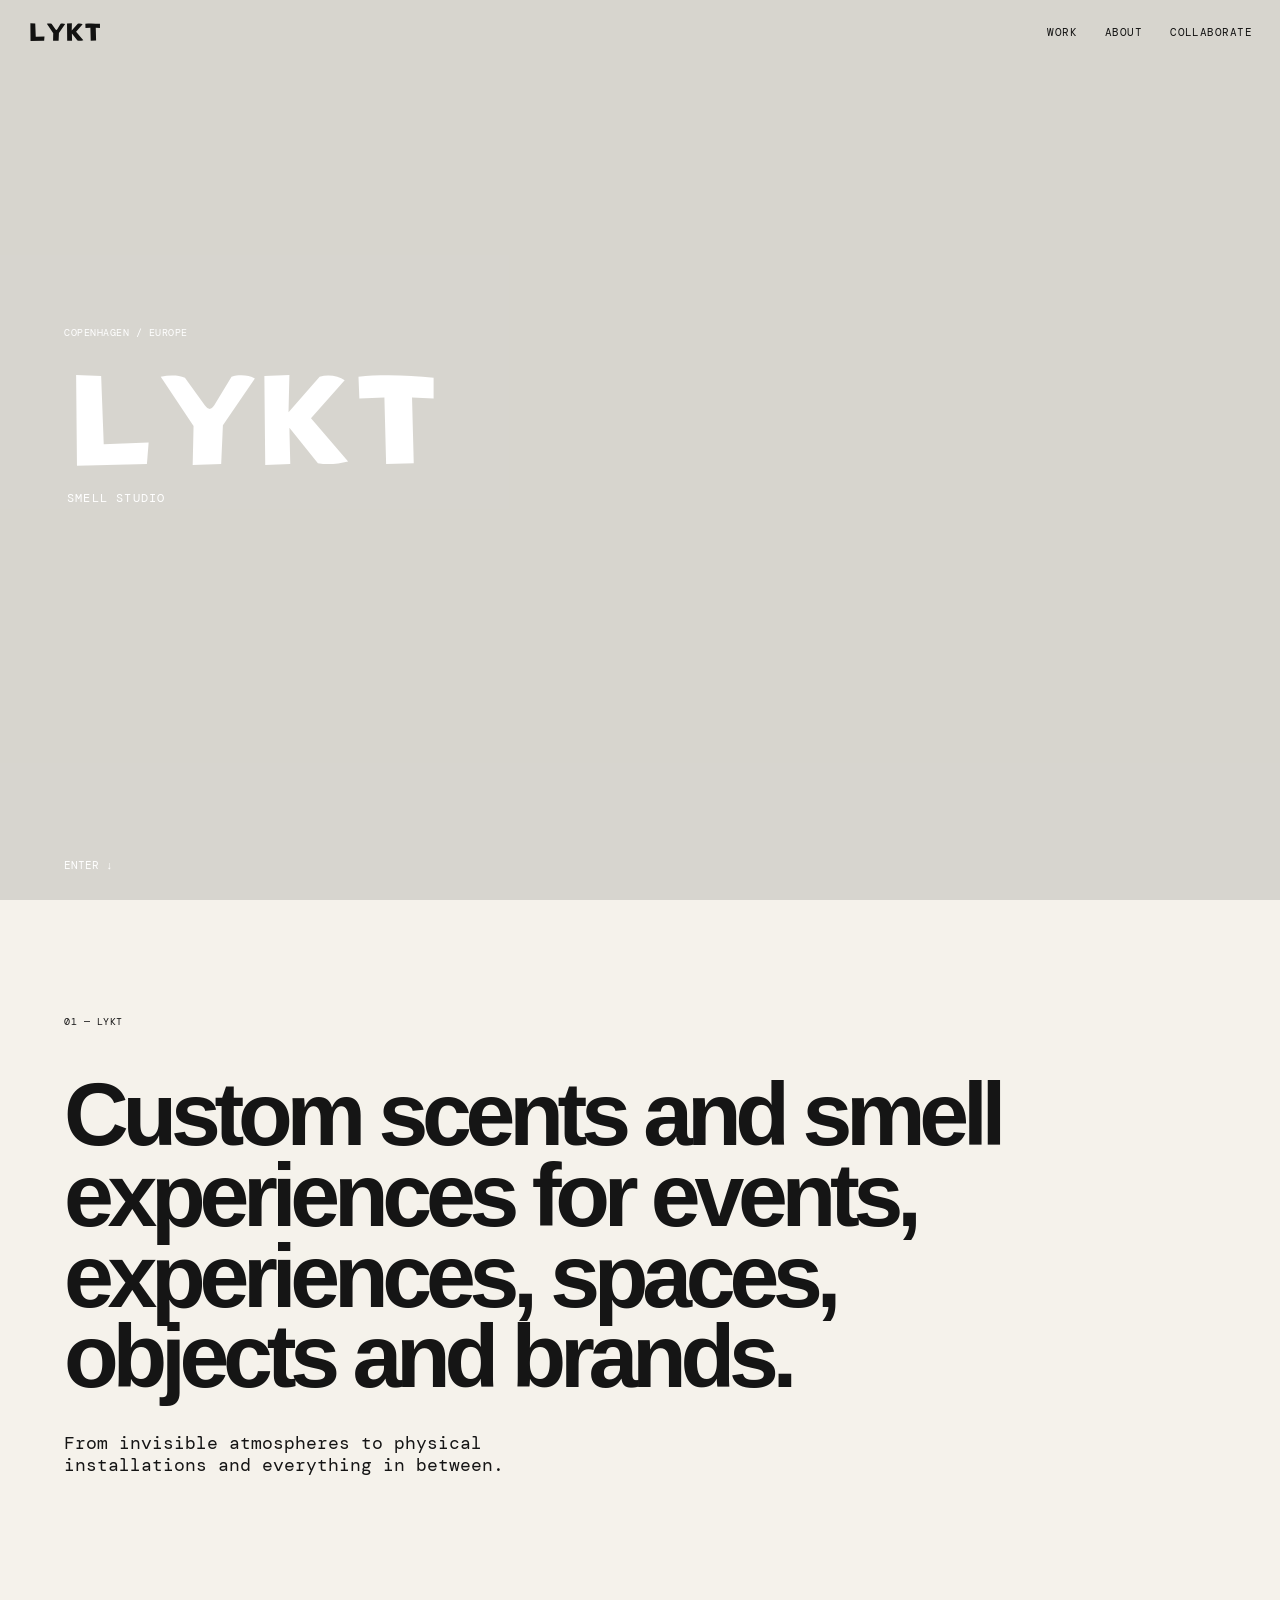
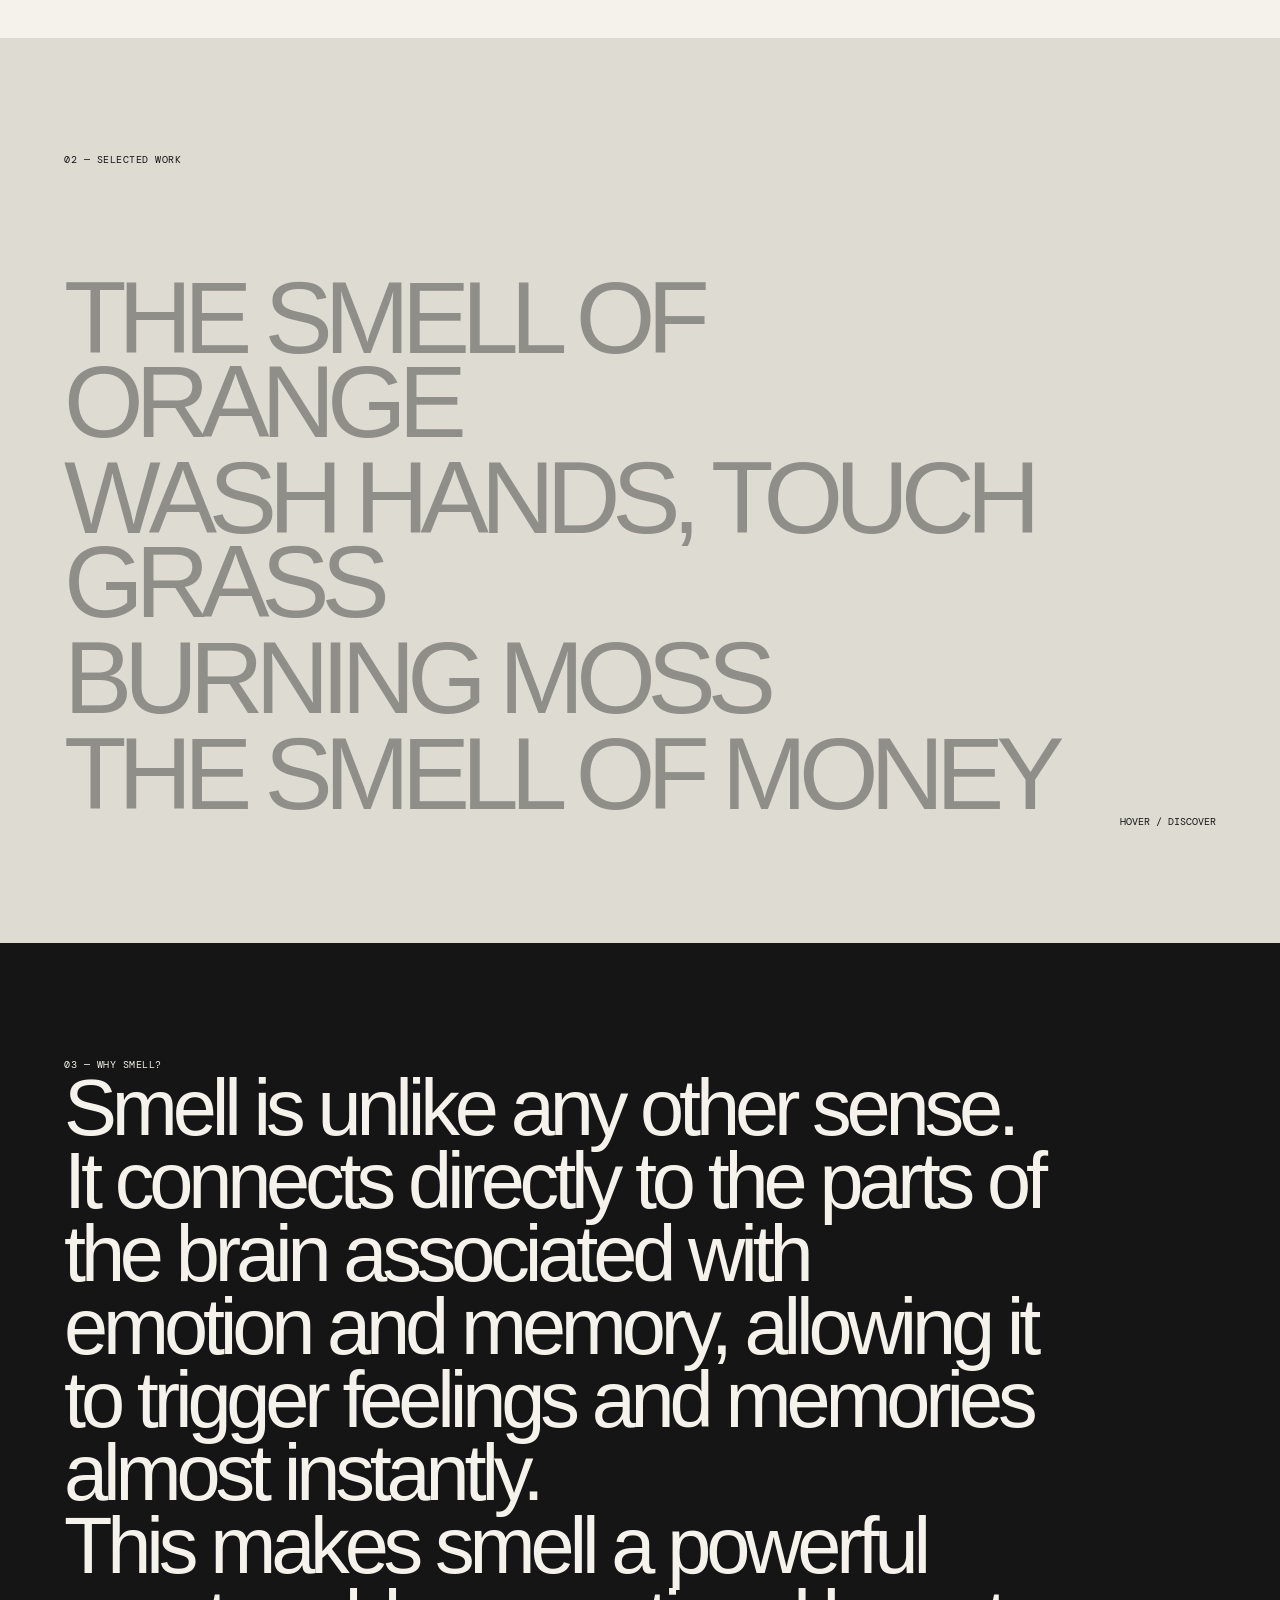
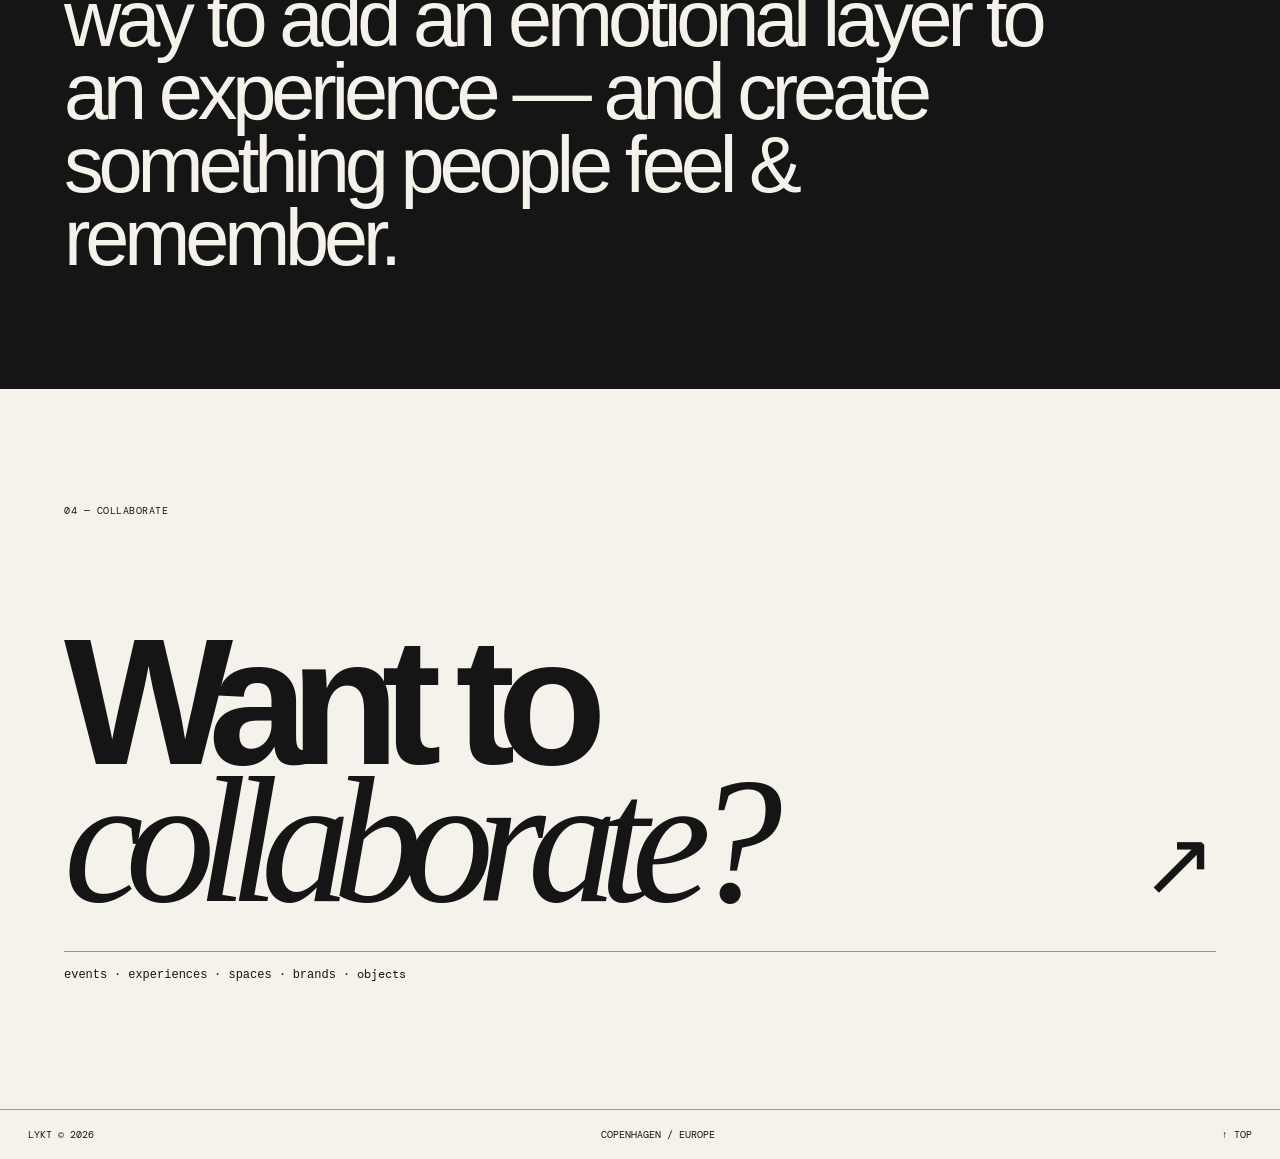
==== commit b03b7b8f: "Redraw LYKT wordmark to match chosen irregular reference" ====
--- a/index.html
+++ b/index.html
@@ -1,9 +1,9 @@
 <!doctype html>
 <html lang="en"><head><meta charset="UTF-8"><meta name="viewport" content="width=device-width,initial-scale=1"><meta name="description" content="LYKT — custom scents and smell experiences for events, experiences, spaces, objects and brands."><title>LYKT — Smell design</title><link rel="preconnect" href="https://fonts.googleapis.com"><link rel="preconnect" href="https://fonts.gstatic.com" crossorigin><link href="https://fonts.googleapis.com/css2?family=DM+Mono:wght@400;500&display=swap" rel="stylesheet"><link rel="stylesheet" href="styles.css"></head>
 <body>
-<header class="header"><a class="logo" href="#top" aria-label="LYKT home"><svg class="logo-mark" viewBox="0 0 440 120" role="img" aria-label="LYKT"><path d="M10 8 H42 V87 H91 V111 H10 Z"/><path d="M108 8 H140 L162 43 L184 8 H217 L179 64 V111 H145 V64 Z"/><path d="M230 8 H262 V49 L296 8 H332 L289 57 L334 111 H296 L262 69 V111 H230 Z"/><path d="M346 8 H430 V32 H404 V111 H371 V32 H346 Z"/></svg></a><nav><a href="#work">WORK</a><a href="#about">ABOUT</a><a href="collaborate.html">COLLABORATE</a></nav><button class="menu" aria-label="menu">☰</button></header>
+<header class="header"><a class="logo" href="#top" aria-label="LYKT home"><svg class="logo-mark" viewBox="0 0 440 120" role="img" aria-label="LYKT"><path d="M14 8 L43 9 L46 88 L98 86 L96 111 L15 113 Z"/><path d="M112 10 C122 8 132 8 140 11 L163 43 C167 48 170 49 174 43 L194 10 C203 7 214 8 221 12 L184 66 L182 111 L149 112 L150 67 Z"/><path d="M232 9 L261 8 L260 51 L296 10 C306 7 318 9 325 14 L286 58 L329 108 C317 111 305 112 294 110 L261 69 L262 111 L233 112 Z"/><path d="M341 10 C366 7 399 8 428 11 L428 35 L403 34 L405 110 L373 111 L371 34 L342 35 Z"/></svg></a><nav><a href="#work">WORK</a><a href="#about">ABOUT</a><a href="collaborate.html">COLLABORATE</a></nav><button class="menu" aria-label="menu">☰</button></header>
 <main id="top">
-<section class="entry" id="entry"><video class="entry-video" autoplay muted loop playsinline preload="auto"><source src="Untitled%20design%20%281%29.mp4" type="video/mp4"></video><div class="entry-shade"></div><div class="entry-copy"><span class="tiny">COPENHAGEN / EUROPE</span><svg class="entry-logo" viewBox="0 0 440 120" aria-label="LYKT"><path d="M10 8 H42 V87 H91 V111 H10 Z"/><path d="M108 8 H140 L162 43 L184 8 H217 L179 64 V111 H145 V64 Z"/><path d="M230 8 H262 V49 L296 8 H332 L289 57 L334 111 H296 L262 69 V111 H230 Z"/><path d="M346 8 H430 V32 H404 V111 H371 V32 H346 Z"/></svg><p>smell studio</p></div><div class="entry-cursor-text">move me</div><a class="enter-link" href="#intro">ENTER ↓</a></section>
+<section class="entry" id="entry"><video class="entry-video" autoplay muted loop playsinline preload="auto"><source src="Untitled%20design%20%281%29.mp4" type="video/mp4"></video><div class="entry-shade"></div><div class="entry-copy"><span class="tiny">COPENHAGEN / EUROPE</span><svg class="entry-logo" viewBox="0 0 440 120" aria-label="LYKT"><path d="M14 8 L43 9 L46 88 L98 86 L96 111 L15 113 Z"/><path d="M112 10 C122 8 132 8 140 11 L163 43 C167 48 170 49 174 43 L194 10 C203 7 214 8 221 12 L184 66 L182 111 L149 112 L150 67 Z"/><path d="M232 9 L261 8 L260 51 L296 10 C306 7 318 9 325 14 L286 58 L329 108 C317 111 305 112 294 110 L261 69 L262 111 L233 112 Z"/><path d="M341 10 C366 7 399 8 428 11 L428 35 L403 34 L405 110 L373 111 L371 34 L342 35 Z"/></svg><p>smell studio</p></div><div class="entry-cursor-text">move me</div><a class="enter-link" href="#intro">ENTER ↓</a></section>
 <section class="intro" id="intro"><div class="tiny">01 — LYKT</div><div class="intro-inner"><h2>Custom scents and smell experiences for events, experiences, spaces, objects and brands.</h2><p>From invisible atmospheres to physical installations and everything in between.</p></div></section>
 <section class="work" id="work"><div class="tiny">02 — SELECTED WORK</div><div class="work-layout"><div class="project-list"><button class="project" data-project="orange">THE SMELL OF ORANGE</button><button class="project" data-project="grass">WASH HANDS, TOUCH GRASS</button><button class="project" data-project="moss">BURNING MOSS</button><button class="project" data-project="money">THE SMELL OF MONEY</button></div><div class="work-note">hover / discover</div></div><div class="hover-gallery" aria-hidden="true"></div></section>
 <section class="why" id="about"><div class="tiny">03 — WHY SMELL?</div><div class="why-copy"><p>Smell is unlike any other sense. It connects directly to the parts of the brain associated with emotion and memory, allowing it to trigger feelings and memories almost instantly.</p><p>This makes smell a powerful way to add an emotional layer to an experience — and create something people feel &amp; remember.</p></div></section>
--- a/styles.css
+++ b/styles.css
@@ -1 +1 @@
-*{box-sizing:border-box}html{scroll-behavior:smooth}body{margin:0;background:#f5f2eb;color:#151515;font-family:Arial,sans-serif}a{color:inherit;text-decoration:none}button{font:inherit}.header{position:fixed;z-index:20;top:0;left:0;width:100%;padding:22px 28px;display:flex;justify-content:space-between;align-items:center;mix-blend-mode:multiply}.logo{display:block;width:86px}.logo-mark,.entry-logo{display:block;fill:currentColor;stroke:none}.header nav{display:flex;gap:28px;font:11px 'DM Mono',monospace;letter-spacing:.04em}.header nav a:hover{text-decoration:underline}.menu{display:none;border:0;background:none}.entry{height:100svh;position:relative;overflow:hidden;color:#fff}.entry-video{position:absolute;width:100%;height:100%;object-fit:cover}.entry-shade{position:absolute;inset:0;background:rgba(0,0,0,.12)}.entry-copy{position:absolute;left:5vw;top:46%;transform:translateY(-50%)}.entry-logo{width:min(42vw,500px);margin:30px 0 15px}.entry-copy p{font:13px 'DM Mono',monospace;text-transform:uppercase;margin:0 0 0 7px;letter-spacing:.08em}.entry-copy .tiny{color:#fff}.tiny{font:10px 'DM Mono',monospace;letter-spacing:.05em}.entry-cursor-text{position:fixed;z-index:30;display:none;pointer-events:none;font:10px 'DM Mono',monospace;text-transform:uppercase;border:1px solid #fff;border-radius:50px;padding:7px 10px;mix-blend-mode:difference}.enter-link{position:absolute;bottom:28px;left:5vw;font:11px 'DM Mono',monospace}.intro,.work,.why,.collaborate{padding:115px 5vw}.intro{min-height:82vh;display:flex;flex-direction:column}.intro-inner{max-width:1000px;margin:auto 0}.intro h2{font-size:clamp(42px,7vw,105px);line-height:.9;letter-spacing:-.07em;font-weight:600;margin:0}.intro-inner p{font:18px/1.25 'DM Mono',monospace;max-width:540px;margin:35px 0 0}.work{position:relative;background:#dedbd3;min-height:100vh;overflow:hidden}.work-layout{display:flex;justify-content:space-between;align-items:flex-end;margin-top:110px;position:relative;z-index:2}.project-list{display:flex;flex-direction:column;align-items:flex-start;max-width:1000px}.project{background:none;border:0;padding:0;margin:0 0 12px;font-size:clamp(45px,8vw,120px);line-height:.82;letter-spacing:-.08em;text-align:left;cursor:pointer;transition:opacity .4s ease,transform .5s cubic-bezier(.22,.61,.36,1);opacity:.35}.project:hover,.project.active{opacity:1;transform:translateX(10px)}.work-note{font:10px 'DM Mono',monospace;text-transform:uppercase;text-align:right}.hover-gallery{position:absolute;inset:0;pointer-events:none;overflow:hidden;z-index:1}.floating-media{position:absolute;display:block;object-fit:cover;box-shadow:0 10px 35px rgba(0,0,0,.10);opacity:0;filter:blur(4px);transform:translateY(18px) scale(.99);transition:opacity 2.8s cubic-bezier(.22,.61,.36,1),filter 2.8s ease,transform 3.2s cubic-bezier(.16,1,.3,1);will-change:opacity,filter,transform}.floating-media.show{opacity:1;filter:blur(0);transform:translateY(0) scale(1)}.floating-media.v{object-fit:cover}.why{min-height:78vh;background:#151515;color:#f5f2eb;display:flex;flex-direction:column}.why-copy{margin:auto 0;max-width:980px}.why-copy p{font-size:clamp(40px,6.2vw,92px);line-height:.92;letter-spacing:-.065em;margin:0}.collaborate{min-height:80vh;display:flex;flex-direction:column}.collab-inner{margin:auto 0 30px;display:flex;justify-content:space-between;align-items:flex-end}.collab-inner h2{font-size:clamp(80px,14vw,205px);line-height:.76;letter-spacing:-.1em;margin:0}.collab-inner em{font-family:Georgia,serif;font-weight:400}.big-arrow{font-size:90px;line-height:1}.collab-tease{font:12px 'DM Mono',monospace;border-top:1px solid #999;padding-top:14px}.collab-tease strong{font-weight:500}footer{padding:18px 28px;border-top:1px solid #999;display:flex;justify-content:space-between;font:10px 'DM Mono',monospace}@media(max-width:800px){.header{padding:17px 18px}.logo{width:72px}.header nav{display:none}.menu{display:block}.intro,.work,.why,.collaborate{padding:75px 18px}.entry-copy{left:18px}.entry-logo{width:68vw}.intro{min-height:74vh}.intro h2{font-size:13vw}.intro-inner p{font-size:14px}.work{min-height:92vh}.work-layout{margin-top:60px}.project{font-size:12vw;margin-bottom:15px;position:relative;z-index:3}.work-note{display:none}.hover-gallery{overflow:hidden}.floating-media{height:auto!important;max-height:none!important;object-fit:contain!important;box-shadow:0 8px 26px rgba(0,0,0,.09)}.floating-media.v{height:auto!important;object-fit:contain!important}.why-copy p{font-size:12vw}.collab-inner{margin-top:35vh}.collab-inner h2{font-size:20vw}.big-arrow{font-size:50px}footer{padding:15px 18px}footer span:nth-child(2){display:none}}
+*{box-sizing:border-box}html{scroll-behavior:smooth}body{margin:0;background:#f5f2eb;color:#151515;font-family:Arial,sans-serif}a{color:inherit;text-decoration:none}button{font:inherit}.header{position:fixed;z-index:20;top:0;left:0;width:100%;padding:22px 28px;display:flex;justify-content:space-between;align-items:center;mix-blend-mode:multiply}.logo{display:block;width:74px}.logo-mark,.entry-logo{display:block;fill:currentColor;stroke:none}.header nav{display:flex;gap:28px;font:11px 'DM Mono',monospace;letter-spacing:.04em}.header nav a:hover{text-decoration:underline}.menu{display:none;border:0;background:none}.entry{height:100svh;position:relative;overflow:hidden;color:#fff}.entry-video{position:absolute;width:100%;height:100%;object-fit:cover}.entry-shade{position:absolute;inset:0;background:rgba(0,0,0,.12)}.entry-copy{position:absolute;left:5vw;top:46%;transform:translateY(-50%)}.entry-logo{width:min(32vw,380px);margin:28px 0 18px}.entry-copy p{font:12px 'DM Mono',monospace;text-transform:uppercase;margin:0 0 0 3px;letter-spacing:.1em}.entry-copy .tiny{color:#fff}.tiny{font:10px 'DM Mono',monospace;letter-spacing:.05em}.entry-cursor-text{position:fixed;z-index:30;display:none;pointer-events:none;font:10px 'DM Mono',monospace;text-transform:uppercase;border:1px solid #fff;border-radius:50px;padding:7px 10px;mix-blend-mode:difference}.enter-link{position:absolute;bottom:28px;left:5vw;font:11px 'DM Mono',monospace}.intro,.work,.why,.collaborate{padding:115px 5vw}.intro{min-height:82vh;display:flex;flex-direction:column}.intro-inner{max-width:1000px;margin:auto 0}.intro h2{font-size:clamp(42px,7vw,105px);line-height:.9;letter-spacing:-.07em;font-weight:600;margin:0}.intro-inner p{font:18px/1.25 'DM Mono',monospace;max-width:540px;margin:35px 0 0}.work{position:relative;background:#dedbd3;min-height:100vh;overflow:hidden}.work-layout{display:flex;justify-content:space-between;align-items:flex-end;margin-top:110px;position:relative;z-index:2}.project-list{display:flex;flex-direction:column;align-items:flex-start;max-width:1000px}.project{background:none;border:0;padding:0;margin:0 0 12px;font-size:clamp(45px,8vw,120px);line-height:.82;letter-spacing:-.08em;text-align:left;cursor:pointer;transition:opacity .4s ease,transform .5s cubic-bezier(.22,.61,.36,1);opacity:.35}.project:hover,.project.active{opacity:1;transform:translateX(10px)}.work-note{font:10px 'DM Mono',monospace;text-transform:uppercase;text-align:right}.hover-gallery{position:absolute;inset:0;pointer-events:none;overflow:hidden;z-index:1}.floating-media{position:absolute;display:block;object-fit:cover;box-shadow:0 10px 35px rgba(0,0,0,.10);opacity:0;filter:blur(4px);transform:translateY(18px) scale(.99);transition:opacity 2.8s cubic-bezier(.22,.61,.36,1),filter 2.8s ease,transform 3.2s cubic-bezier(.16,1,.3,1);will-change:opacity,filter,transform}.floating-media.show{opacity:1;filter:blur(0);transform:translateY(0) scale(1)}.floating-media.v{object-fit:cover}.why{min-height:78vh;background:#151515;color:#f5f2eb;display:flex;flex-direction:column}.why-copy{margin:auto 0;max-width:980px}.why-copy p{font-size:clamp(40px,6.2vw,92px);line-height:.92;letter-spacing:-.065em;margin:0}.collaborate{min-height:80vh;display:flex;flex-direction:column}.collab-inner{margin:auto 0 30px;display:flex;justify-content:space-between;align-items:flex-end}.collab-inner h2{font-size:clamp(80px,14vw,205px);line-height:.76;letter-spacing:-.1em;margin:0}.collab-inner em{font-family:Georgia,serif;font-weight:400}.big-arrow{font-size:90px;line-height:1}.collab-tease{font:12px 'DM Mono',monospace;border-top:1px solid #999;padding-top:14px}.collab-tease strong{font-weight:500}footer{padding:18px 28px;border-top:1px solid #999;display:flex;justify-content:space-between;font:10px 'DM Mono',monospace}@media(max-width:800px){.header{padding:17px 18px}.logo{width:64px}.header nav{display:none}.menu{display:block}.intro,.work,.why,.collaborate{padding:75px 18px}.entry-copy{left:18px}.entry-logo{width:52vw;max-width:250px}.intro{min-height:74vh}.intro h2{font-size:13vw}.intro-inner p{font-size:14px}.work{min-height:92vh}.work-layout{margin-top:60px}.project{font-size:12vw;margin-bottom:15px;position:relative;z-index:3}.work-note{display:none}.hover-gallery{overflow:hidden}.floating-media{height:auto!important;max-height:none!important;object-fit:contain!important;box-shadow:0 8px 26px rgba(0,0,0,.09)}.floating-media.v{height:auto!important;object-fit:contain!important}.why-copy p{font-size:12vw}.collab-inner{margin-top:35vh}.collab-inner h2{font-size:20vw}.big-arrow{font-size:50px}footer{padding:15px 18px}footer span:nth-child(2){display:none}}
